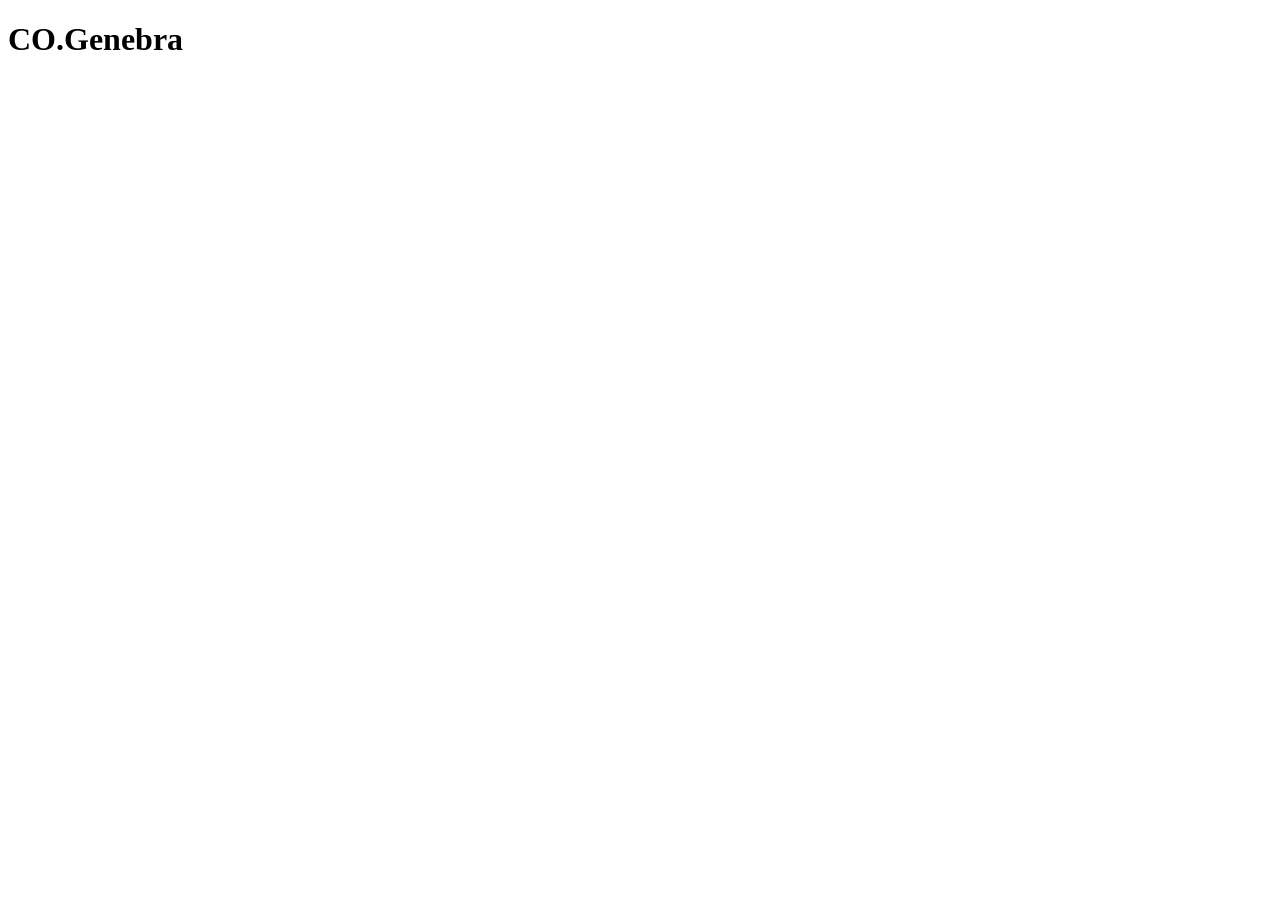
==== html/co_genebra.html @ bbd3e5ed "first commit" ====
<!DOCTYPE html>
<html lang="pt-BR">
<head>
    <meta charset="UTF-8">
    <meta name="viewport" content="width=device-width, initial-scale=1.0">
    <title>Casa de Oração</title>
    <link rel="stylesheet" href="../css/co_genebra.css">
</head>
<body>
    <header>
        <h1>CO.Genebra</h1>
        
    </header>
    <main>

    </main>
    <footer>

    </footer>
    <script src="../js/co_genebra.js"></script>
</body>
</html>
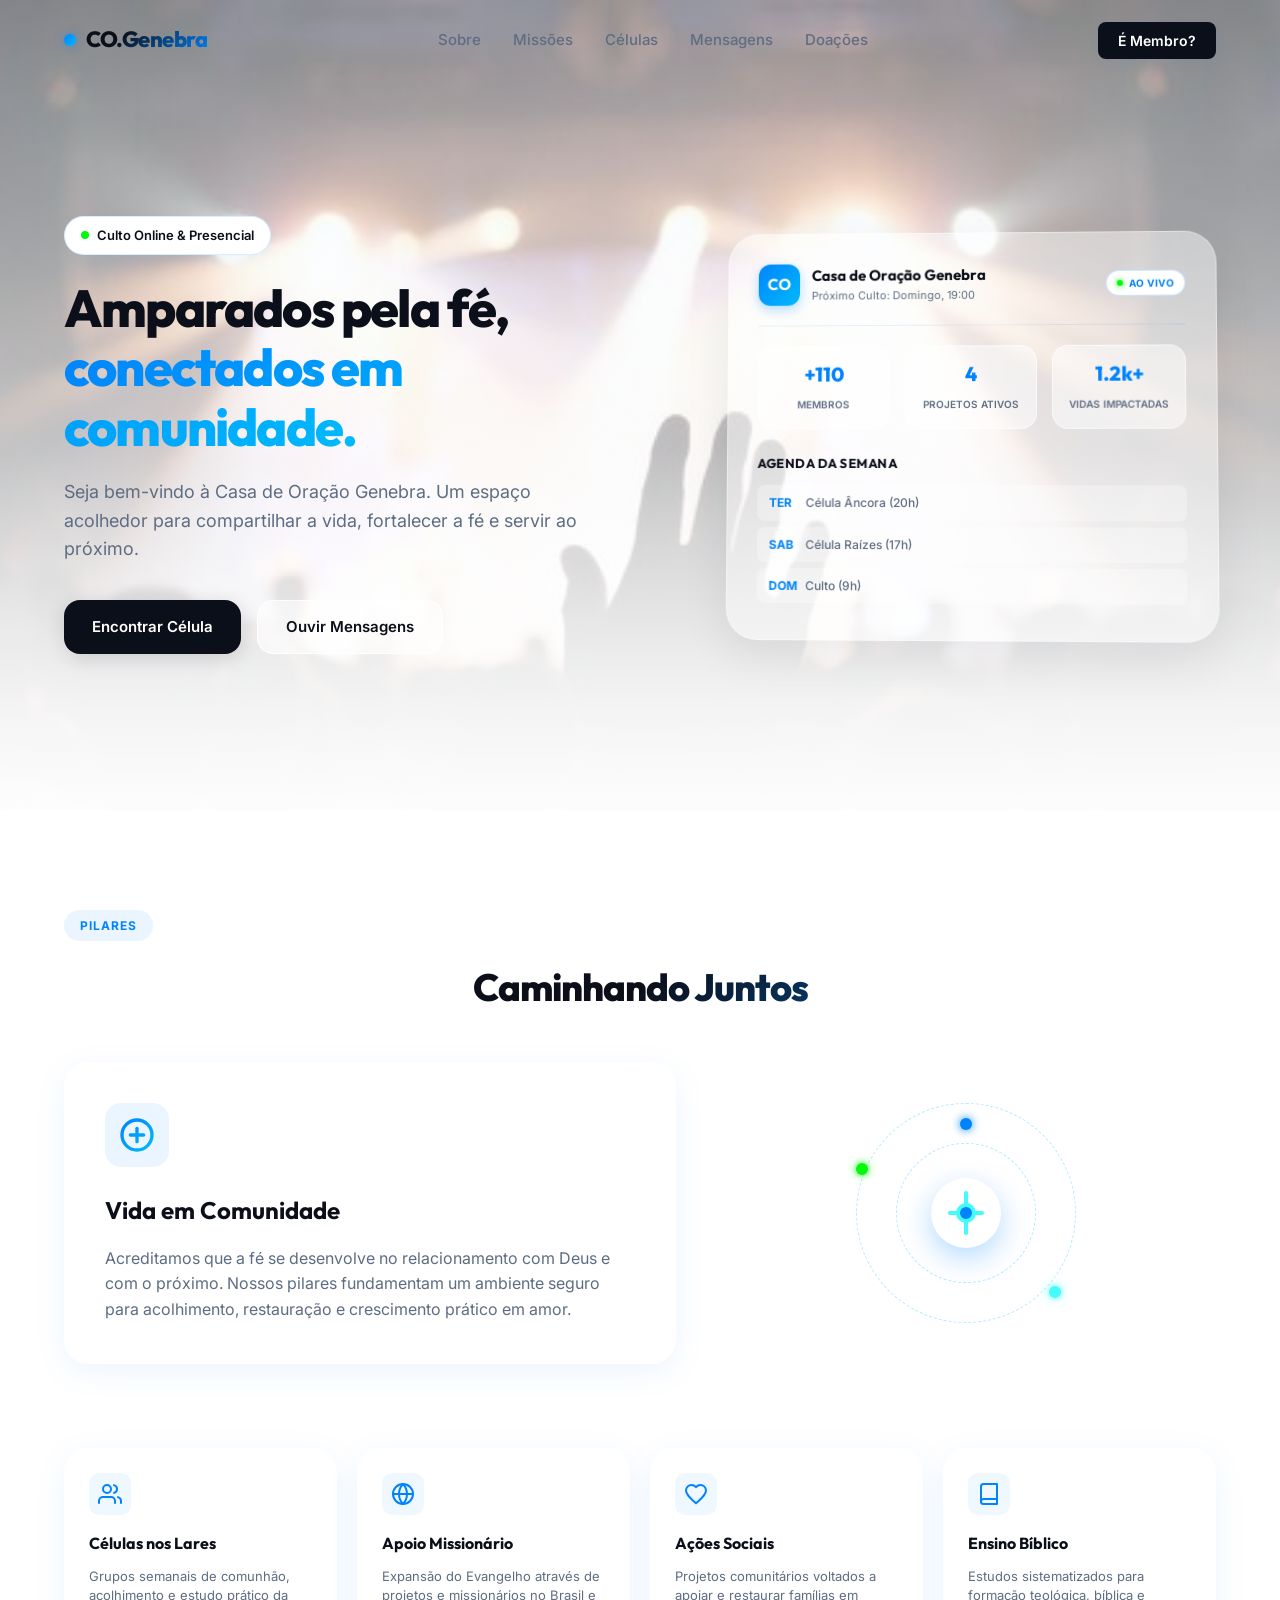
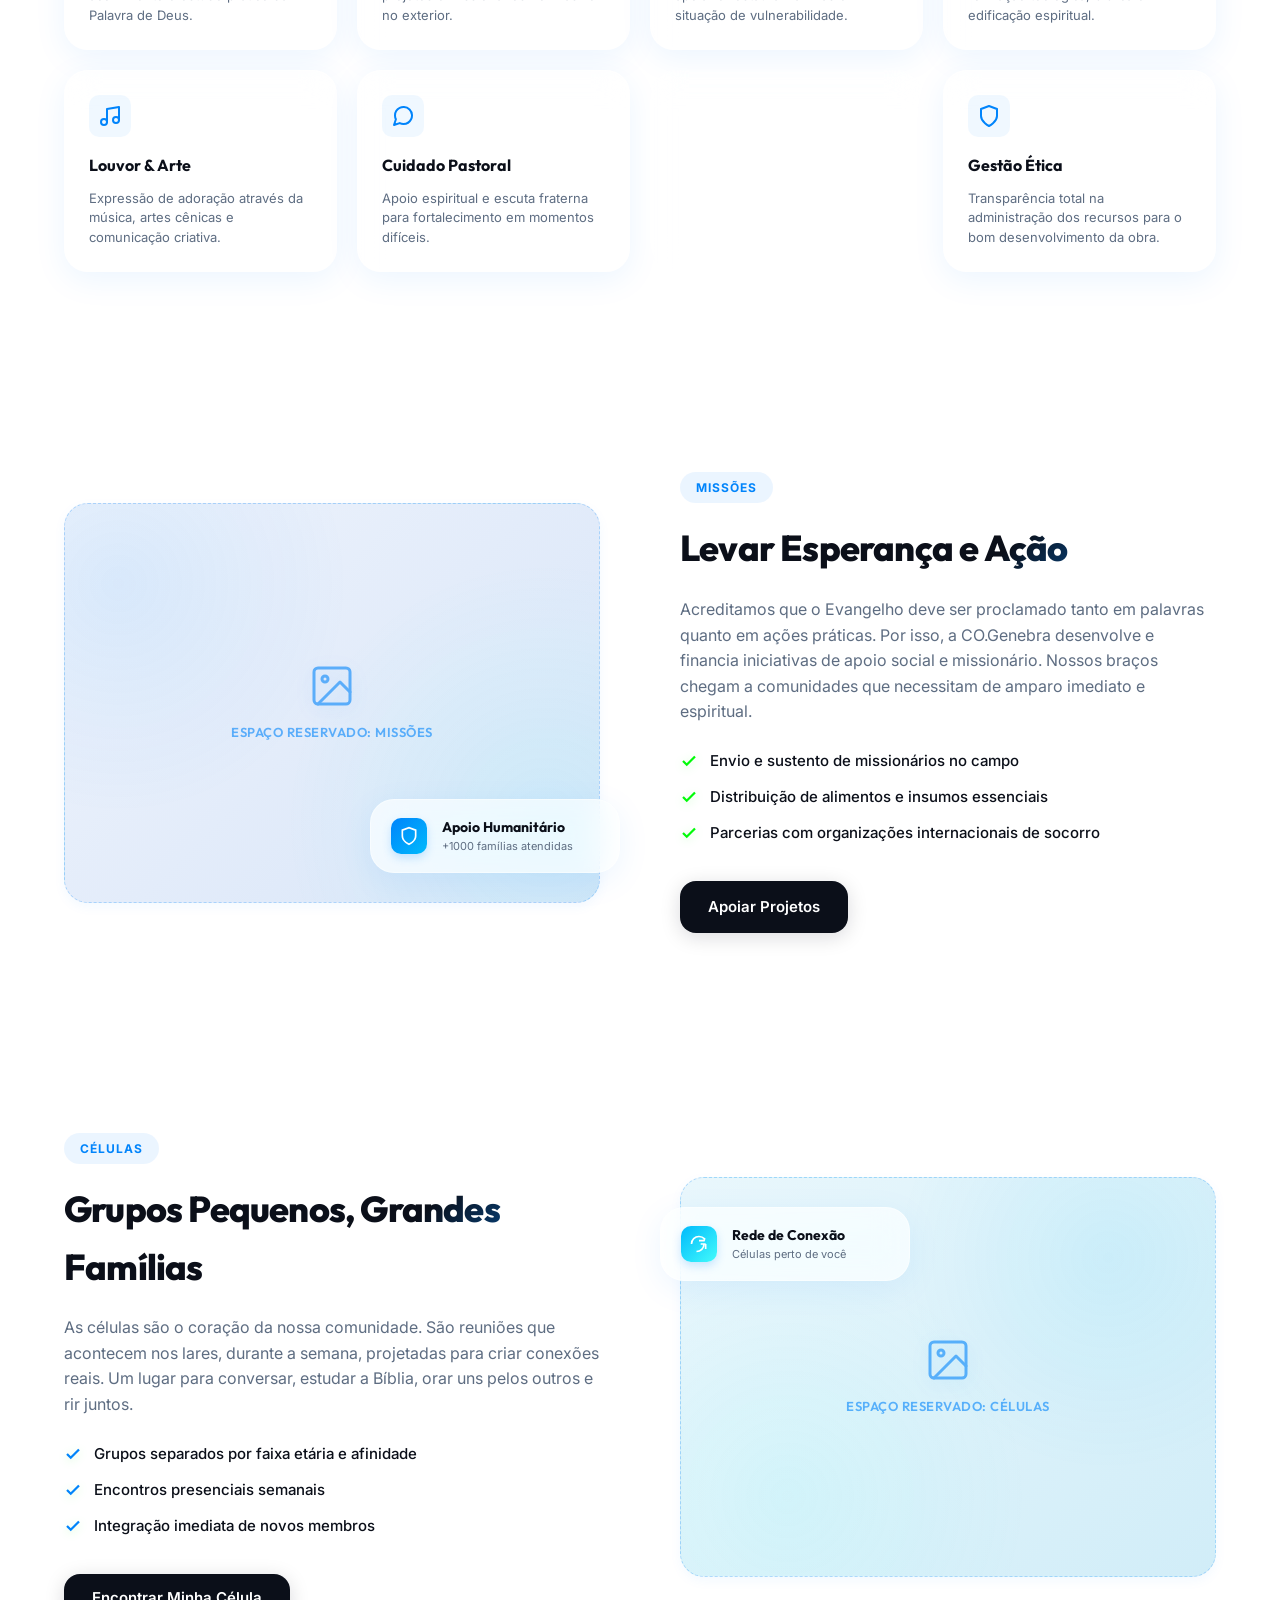
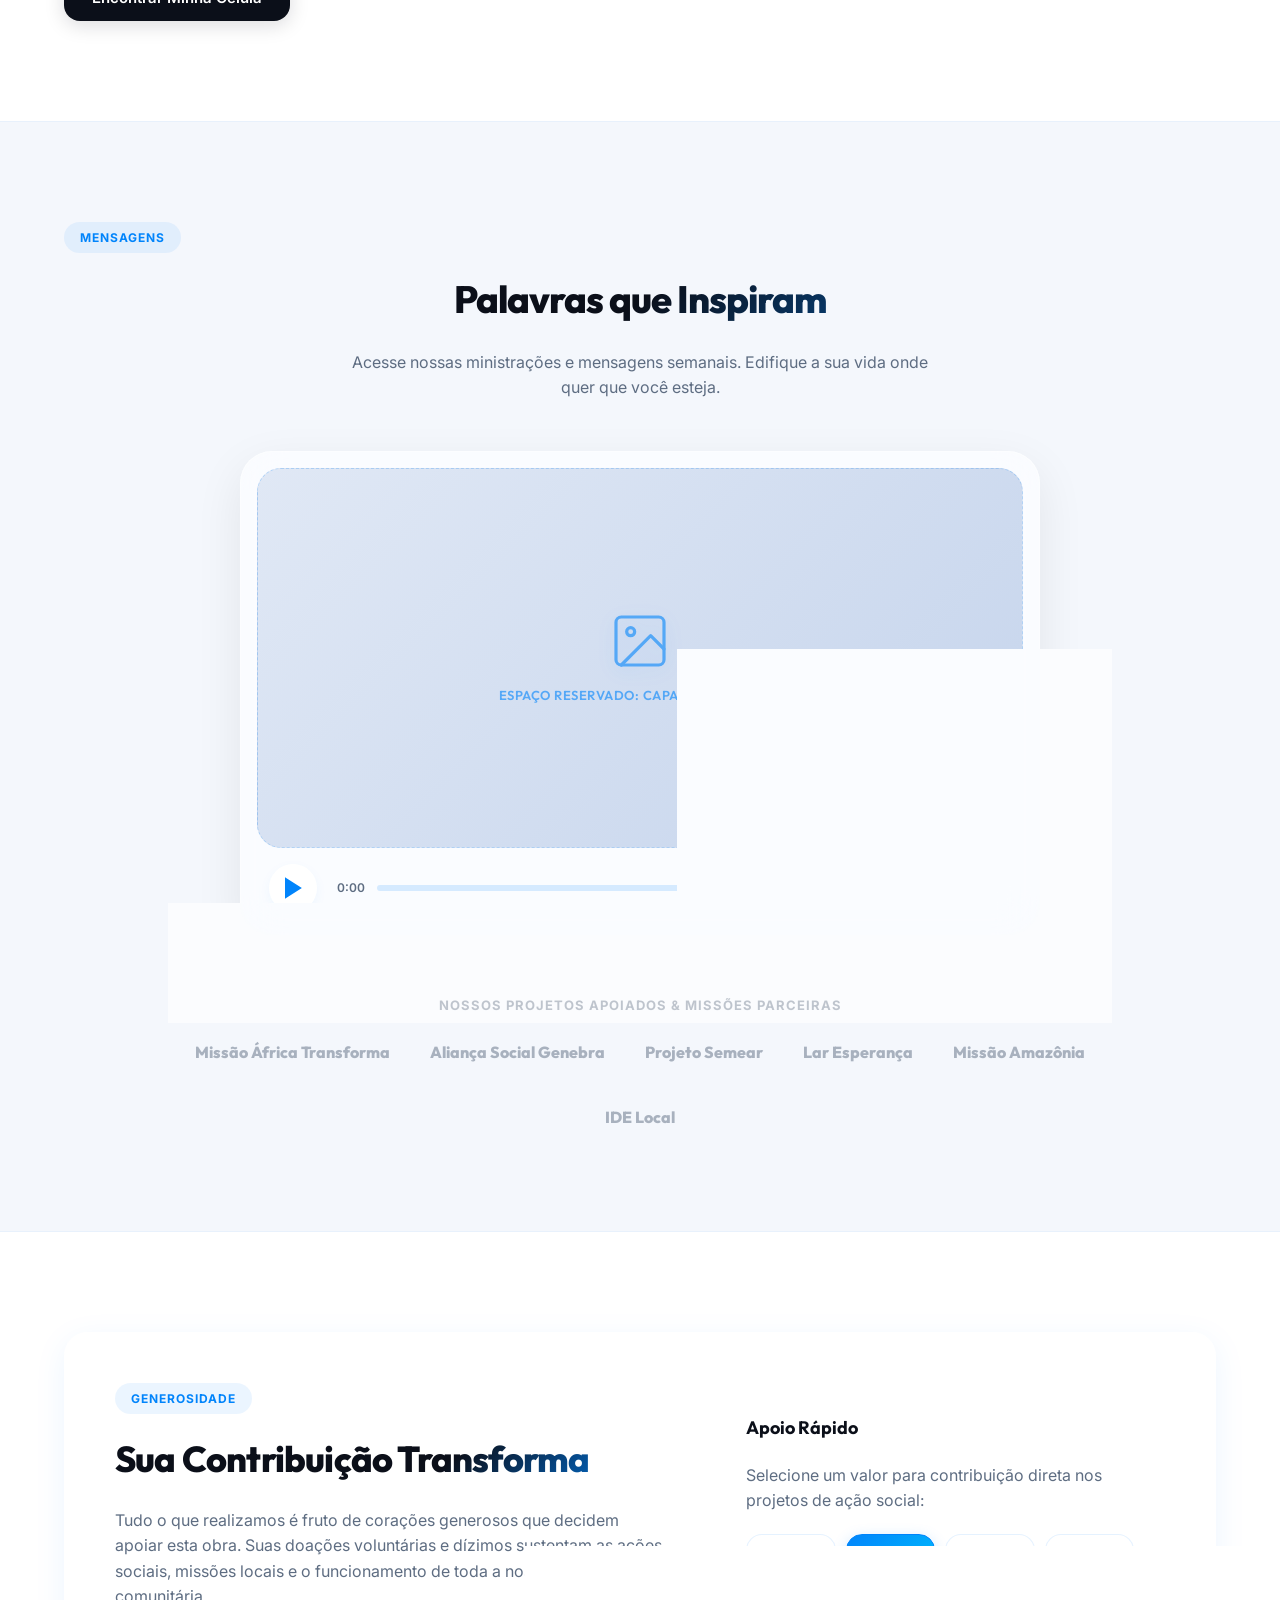
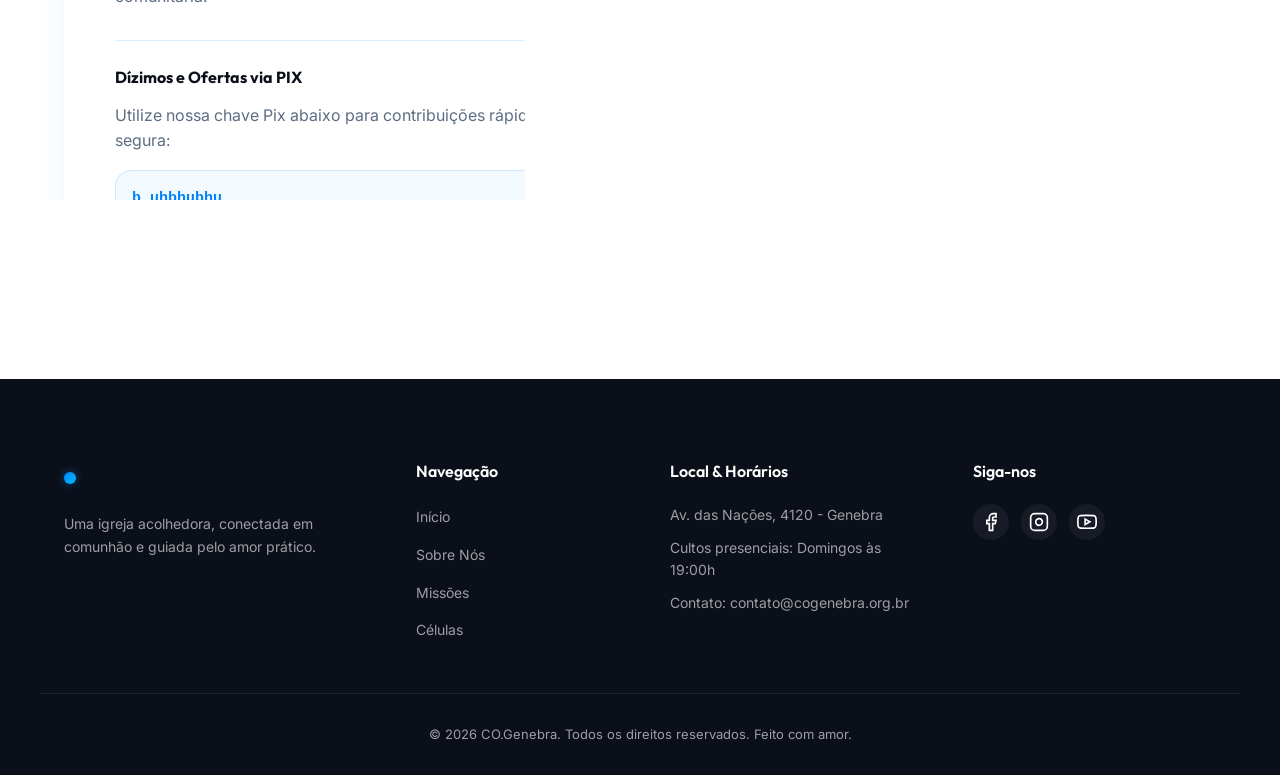
==== commit 85be557d: "Grande Atualização" ====
--- a/html/co_genebra.html
+++ b/html/co_genebra.html
@@ -3,20 +3,528 @@
 <head>
     <meta charset="UTF-8">
     <meta name="viewport" content="width=device-width, initial-scale=1.0">
-    <title>Casa de Oração</title>
+    <title>CO.Genebra - Casa de Oração</title>
+    <!-- Google Fonts -->
+    <link rel="preconnect" href="https://fonts.googleapis.com">
+    <link rel="preconnect" href="https://fonts.gstatic.com" crossorigin>
+    <link href="https://fonts.googleapis.com/css2?family=Inter:wght@300;400;500;600;700&family=Outfit:wght@400;500;600;700;800&display=swap" rel="stylesheet">
     <link rel="stylesheet" href="../css/co_genebra.css">
 </head>
 <body>
-    <header>
-        <h1>CO.Genebra</h1>
-        
+    <!-- Imagem de fundo grande que se esvai com o scroll -->
+    <div class="hero-bg-container" id="heroBg">
+        <div class="hero-bg-overlay"></div>
+    </div>
+
+    <header class="main-header">
+        <div class="header-container">
+            <a href="#" class="logo">
+                <span class="logo-dot"></span>
+                <h1>CO.Genebra</h1>
+            </a>
+            <nav class="nav-menu">
+                <ul>
+                    <li><a href="#pilares">Sobre</a></li>
+                    <li><a href="#missoes">Missões</a></li>
+                    <li><a href="#celulas">Células</a></li>
+                    <li><a href="#mensagens">Mensagens</a></li>
+                    <li><a href="#doacoes">Doações</a></li>
+                </ul>
+            </nav>
+            <div class="header-actions">
+                <button class="btn-member">É Membro?</button>
+            </div>
+            <!-- Menu mobile toggler -->
+            <button class="mobile-menu-btn" aria-label="Menu">
+                <span></span>
+                <span></span>
+                <span></span>
+            </button>
+        </div>
     </header>
+
     <main>
-
+        <!-- Hero Section -->
+        <section class="hero-section" id="home">
+            <div class="container hero-container">
+                <div class="hero-content fade-in">
+                    <span class="badge-welcome">
+                        <span class="badge-dot pulse-green"></span> Culto Online & Presencial
+                    </span>
+                    <h2 class="hero-title">Amparados pela fé,<br><span class="highlight-text">conectados em comunidade.</span></h2>
+                    <p class="hero-subtitle">Seja bem-vindo à Casa de Oração Genebra. Um espaço acolhedor para compartilhar a vida, fortalecer a fé e servir ao próximo.</p>
+                    <div class="hero-buttons">
+                        <a href="#celulas" class="btn btn-primary">Encontrar Célula</a>
+                        <a href="#mensagens" class="btn btn-secondary">Ouvir Mensagens</a>
+                    </div>
+                </div>
+
+                <!-- Glassmorphic Community Widget -->
+                <div class="hero-widget-container fade-in-delay">
+                    <div class="glass-widget">
+                        <div class="widget-header">
+                            <div class="widget-user">
+                                <div class="avatar">CO</div>
+                                <div>
+                                    <h4>Casa de Oração Genebra</h4>
+                                    <p>Próximo Culto: Domingo, 19:00</p>
+                                </div>
+                            </div>
+                            <span class="status-pill active-glow">Ao Vivo</span>
+                        </div>
+                        <div class="widget-stats">
+                            <div class="stat-card">
+                                <span class="stat-num">+110</span>
+                                <span class="stat-label">Membros</span>
+                            </div>
+                            <div class="stat-card">
+                                <span class="stat-num">4</span>
+                                <span class="stat-label">Projetos Ativos</span>
+                            </div>
+                            <div class="stat-card">
+                                <span class="stat-num">1.2k+</span>
+                                <span class="stat-label">Vidas Impactadas</span>
+                            </div>
+                        </div>
+                        <div class="widget-schedule">
+                            <h5>Agenda da Semana</h5>
+                            <div class="schedule-item">
+                                <span class="schedule-day">Ter</span>
+                                <span class="schedule-desc">Célula Âncora (20h)</span>
+                            </div>
+                            <div class="schedule-item">
+                                <span class="schedule-day">Sab</span>
+                                <span class="schedule-desc">Célula Raízes (17h)</span>
+                            </div>
+                            <div class="schedule-item">
+                                <span class="schedule-day">Dom</span>
+                                <span class="schedule-desc">Culto (9h)</span>
+                            </div>
+                        </div>
+                    </div>
+                </div>
+            </div>
+        </section>
+
+        <!-- Nossos Pilares Section -->
+        <section class="pilares-section scroll-reveal" id="pilares">
+            <div class="container">
+                <span class="section-badge">Pilares</span>
+                <h3 class="section-title">Caminhando Juntos</h3>
+                
+                <div class="pilares-main">
+                    <!-- Bloco Destaque à Esquerda -->
+                    <div class="pilar-highlight-card glass-card">
+                        <div class="pilar-highlight-icon">
+                            <svg width="40" height="40" viewBox="0 0 24 24" fill="none" xmlns="http://www.w3.org/2000/svg">
+                                <path d="M12 21C16.9706 21 21 16.9706 21 12C21 7.02944 16.9706 3 12 3C7.02944 3 3 7.02944 3 12C3 16.9706 7.02944 21 12 21Z" stroke="url(#blueGrad)" stroke-width="2" stroke-linecap="round" stroke-linejoin="round"/>
+                                <path d="M12 8V16" stroke="url(#blueGrad)" stroke-width="2" stroke-linecap="round" stroke-linejoin="round"/>
+                                <path d="M8 12H16" stroke="url(#blueGrad)" stroke-width="2" stroke-linecap="round" stroke-linejoin="round"/>
+                                <defs>
+                                    <linearGradient id="blueGrad" x1="3" y1="3" x2="21" y2="21" gradientUnits="userSpaceOnUse">
+                                        <stop stop-color="#0184fb"/>
+                                        <stop offset="1" stop-color="#00bafc"/>
+                                    </linearGradient>
+                                </defs>
+                            </svg>
+                        </div>
+                        <h4>Vida em Comunidade</h4>
+                        <p>Acreditamos que a fé se desenvolve no relacionamento com Deus e com o próximo. Nossos pilares fundamentam um ambiente seguro para acolhimento, restauração e crescimento prático em amor.</p>
+                    </div>
+
+                    <!-- Bloco Visual CSS 3D à Direita -->
+                    <div class="pilar-visual-container">
+                        <div class="orb-network">
+                            <div class="orb-center">
+                                <svg width="48" height="48" viewBox="0 0 24 24" fill="none" xmlns="http://www.w3.org/2000/svg">
+                                    <path d="M12 2L12 22" stroke="#43fbfb" stroke-width="2" stroke-linecap="round"/>
+                                    <path d="M4 12L20 12" stroke="#43fbfb" stroke-width="2" stroke-linecap="round"/>
+                                    <circle cx="12" cy="12" r="4" fill="#0184fb" stroke="#43fbfb" stroke-width="2"/>
+                                </svg>
+                            </div>
+                            <div class="orb-orbit orbit-1"></div>
+                            <div class="orb-orbit orbit-2"></div>
+                            <div class="orb-satellite sat-1"></div>
+                            <div class="orb-satellite sat-2"></div>
+                            <div class="orb-satellite sat-3"></div>
+                        </div>
+                    </div>
+                </div>
+
+                <!-- Grid de 8 Diferenciais / Pilares -->
+                <div class="pilares-grid">
+                    <!-- Item 1: Células -->
+                    <div class="pilar-card glass-card">
+                        <div class="pilar-icon">
+                            <svg width="24" height="24" viewBox="0 0 24 24" fill="none" stroke="currentColor" stroke-width="2" stroke-linecap="round" stroke-linejoin="round"><path d="M17 21v-2a4 4 0 0 0-4-4H5a4 4 0 0 0-4 4v2"/><circle cx="9" cy="7" r="4"/><path d="M23 21v-2a4 4 0 0 0-3-3.87"/><path d="M16 3.13a4 4 0 0 1 0 7.75"/></svg>
+                        </div>
+                        <h5>Células nos Lares</h5>
+                        <p>Grupos semanais de comunhão, acolhimento e estudo prático da Palavra de Deus.</p>
+                    </div>
+
+                    <!-- Item 2: Missões -->
+                    <div class="pilar-card glass-card">
+                        <div class="pilar-icon">
+                            <svg width="24" height="24" viewBox="0 0 24 24" fill="none" stroke="currentColor" stroke-width="2" stroke-linecap="round" stroke-linejoin="round"><circle cx="12" cy="12" r="10"/><path d="M12 2a14.5 14.5 0 0 0 0 20 14.5 14.5 0 0 0 0-20"/><path d="M2 12h20"/></svg>
+                        </div>
+                        <h5>Apoio Missionário</h5>
+                        <p>Expansão do Evangelho através de projetos e missionários no Brasil e no exterior.</p>
+                    </div>
+
+                    <!-- Item 3: Ação Social -->
+                    <div class="pilar-card glass-card">
+                        <div class="pilar-icon">
+                            <svg width="24" height="24" viewBox="0 0 24 24" fill="none" stroke="currentColor" stroke-width="2" stroke-linecap="round" stroke-linejoin="round"><path d="M12 21.35l-1.45-1.32C5.4 15.36 2 12.28 2 8.5 2 5.42 4.42 3 7.5 3c1.74 0 3.41.81 4.5 2.09C13.09 3.81 14.76 3 16.5 3 19.58 3 22 5.42 22 8.5c0 3.78-3.4 6.86-8.55 11.54L12 21.35z"/></svg>
+                        </div>
+                        <h5>Ações Sociais</h5>
+                        <p>Projetos comunitários voltados a apoiar e restaurar famílias em situação de vulnerabilidade.</p>
+                    </div>
+
+                    <!-- Item 4: Ensino -->
+                    <div class="pilar-card glass-card">
+                        <div class="pilar-icon">
+                            <svg width="24" height="24" viewBox="0 0 24 24" fill="none" stroke="currentColor" stroke-width="2" stroke-linecap="round" stroke-linejoin="round"><path d="M4 19.5A2.5 2.5 0 0 1 6.5 17H20"/><path d="M6.5 2H20v20H6.5A2.5 2.5 0 0 1 4 19.5v-15A2.5 2.5 0 0 1 6.5 2z"/></svg>
+                        </div>
+                        <h5>Ensino Bíblico</h5>
+                        <p>Estudos sistematizados para formação teológica, bíblica e edificação espiritual.</p>
+                    </div>
+
+                    <!-- Item 5: Louvor -->
+                    <div class="pilar-card glass-card">
+                        <div class="pilar-icon">
+                            <svg width="24" height="24" viewBox="0 0 24 24" fill="none" stroke="currentColor" stroke-width="2" stroke-linecap="round" stroke-linejoin="round"><path d="M9 18V5l12-2v13"/><circle cx="6" cy="18" r="3"/><circle cx="18" cy="16" r="3"/></svg>
+                        </div>
+                        <h5>Louvor & Arte</h5>
+                        <p>Expressão de adoração através da música, artes cênicas e comunicação criativa.</p>
+                    </div>
+
+                    <!-- Item 6: Aconselhamento -->
+                    <div class="pilar-card glass-card">
+                        <div class="pilar-icon">
+                            <svg width="24" height="24" viewBox="0 0 24 24" fill="none" stroke="currentColor" stroke-width="2" stroke-linecap="round" stroke-linejoin="round"><path d="M21 11.5a8.38 8.38 0 0 1-.9 3.8 8.5 8.5 0 0 1-7.6 4.7 8.38 8.38 0 0 1-3.8-.9L3 21l1.9-5.7a8.38 8.38 0 0 1-.9-3.8 8.5 8.5 0 0 1 4.7-7.6 8.38 8.38 0 0 1 3.8-.9h.5a8.48 8.48 0 0 1 8 8v.5z"/></svg>
+                        </div>
+                        <h5>Cuidado Pastoral</h5>
+                        <p>Apoio espiritual e escuta fraterna para fortalecimento em momentos difíceis.</p>
+                    </div>
+
+                    <!-- Item 7: Jovens -->
+                    <div class="pilar-card glass-card">
+                        <div class="pilar-icon">
+                            <svg width="24" height="24" viewBox="0 0 24 24" fill="none" stroke="currentColor" stroke-width="2" stroke-linecap="round" stroke-linejoin="round"><path d="M18 8h1a4 4 0 0 1 0 8h-1"/><path d="M2 8h16v9a4 4 0 0 1-4 4H6a4 4 0 0 1-4-4V8z"/><path d="M6 1v3"/><path d="M10 1v3"/><path d="M14 1v3"/></svg>
+                        </div>
+                        <h5>Geração Futura</h5>
+                        <p>Ministérios específicos focados em crianças, adolescentes e jovens de forma relevante.</p>
+                    </div>
+
+                    <!-- Item 8: Transparência -->
+                    <div class="pilar-card glass-card">
+                        <div class="pilar-icon">
+                            <svg width="24" height="24" viewBox="0 0 24 24" fill="none" stroke="currentColor" stroke-width="2" stroke-linecap="round" stroke-linejoin="round"><path d="M12 22s8-4 8-10V5l-8-3-8 3v7c0 6 8 10 8 10z"/></svg>
+                        </div>
+                        <h5>Gestão Ética</h5>
+                        <p>Transparência total na administração dos recursos para o bom desenvolvimento da obra.</p>
+                    </div>
+                </div>
+            </div>
+        </section>
+
+        <!-- Missões Section (For Buyers equivalent) -->
+        <section class="split-section missoes-section scroll-reveal" id="missoes">
+            <div class="container split-grid">
+                <!-- Coluna Imagem (Com Placeholder) -->
+                <div class="image-column">
+                    <div class="image-placeholder-container">
+                        <!-- Espaço para imagem reservado -->
+                        <div class="image-placeholder mock-image-missoes">
+                            <div class="placeholder-overlay">
+                                <svg width="48" height="48" viewBox="0 0 24 24" fill="none" stroke="currentColor" stroke-width="1.5" stroke-linecap="round" stroke-linejoin="round">
+                                    <rect x="3" y="3" width="18" height="18" rx="2" ry="2"/>
+                                    <circle cx="8.5" cy="8.5" r="1.5"/>
+                                    <polyline points="21 15 16 10 5 21"/>
+                                </svg>
+                                <span>Espaço Reservado: Missões</span>
+                            </div>
+                        </div>
+                        <!-- Badge flutuante Glassmorphic -->
+                        <div class="floating-badge-glass glass-card animate-float">
+                            <div class="badge-icon-bg">
+                                <svg width="20" height="20" viewBox="0 0 24 24" fill="none" stroke="#fff" stroke-width="2"><path d="M12 22s8-4 8-10V5l-8-3-8 3v7c0 6 8 10 8 10z"/></svg>
+                            </div>
+                            <div>
+                                <h6>Apoio Humanitário</h6>
+                                <p>+1000 famílias atendidas</p>
+                            </div>
+                        </div>
+                    </div>
+                </div>
+                <!-- Coluna Texto -->
+                <div class="text-column">
+                    <span class="section-badge">Missões</span>
+                    <h3 class="section-title-left">Levar Esperança e Ação</h3>
+                    <p class="section-description">Acreditamos que o Evangelho deve ser proclamado tanto em palavras quanto em ações práticas. Por isso, a CO.Genebra desenvolve e financia iniciativas de apoio social e missionário. Nossos braços chegam a comunidades que necessitam de amparo imediato e espiritual.</p>
+                    <ul class="check-list">
+                        <li>
+                            <svg width="18" height="18" viewBox="0 0 24 24" fill="none" stroke="#00fb08" stroke-width="3"><polyline points="20 6 9 17 4 12"/></svg>
+                            Envio e sustento de missionários no campo
+                        </li>
+                        <li>
+                            <svg width="18" height="18" viewBox="0 0 24 24" fill="none" stroke="#00fb08" stroke-width="3"><polyline points="20 6 9 17 4 12"/></svg>
+                            Distribuição de alimentos e insumos essenciais
+                        </li>
+                        <li>
+                            <svg width="18" height="18" viewBox="0 0 24 24" fill="none" stroke="#00fb08" stroke-width="3"><polyline points="20 6 9 17 4 12"/></svg>
+                            Parcerias com organizações internacionais de socorro
+                        </li>
+                    </ul>
+                    <a href="#doacoes" class="btn btn-primary">Apoiar Projetos</a>
+                </div>
+            </div>
+        </section>
+
+        <!-- Células Section (For Sellers equivalent) -->
+        <section class="split-section celulas-section scroll-reveal" id="celulas">
+            <div class="container split-grid reversed">
+                <!-- Coluna Texto -->
+                <div class="text-column">
+                    <span class="section-badge">Células</span>
+                    <h3 class="section-title-left">Grupos Pequenos, Grandes Famílias</h3>
+                    <p class="section-description">As células são o coração da nossa comunidade. São reuniões que acontecem nos lares, durante a semana, projetadas para criar conexões reais. Um lugar para conversar, estudar a Bíblia, orar uns pelos outros e rir juntos.</p>
+                    <ul class="check-list">
+                        <li>
+                            <svg width="18" height="18" viewBox="0 0 24 24" fill="none" stroke="#0184fb" stroke-width="3"><polyline points="20 6 9 17 4 12"/></svg>
+                            Grupos separados por faixa etária e afinidade
+                        </li>
+                        <li>
+                            <svg width="18" height="18" viewBox="0 0 24 24" fill="none" stroke="#0184fb" stroke-width="3"><polyline points="20 6 9 17 4 12"/></svg>
+                            Encontros presenciais semanais
+                        </li>
+                        <li>
+                            <svg width="18" height="18" viewBox="0 0 24 24" fill="none" stroke="#0184fb" stroke-width="3"><polyline points="20 6 9 17 4 12"/></svg>
+                            Integração imediata de novos membros
+                        </li>
+                    </ul>
+                    <button class="btn btn-primary" id="findCellBtn">Encontrar Minha Célula</button>
+                </div>
+                <!-- Coluna Imagem (Com Placeholder) -->
+                <div class="image-column">
+                    <div class="image-placeholder-container">
+                        <!-- Espaço para imagem reservado -->
+                        <div class="image-placeholder mock-image-celulas">
+                            <div class="placeholder-overlay">
+                                <svg width="48" height="48" viewBox="0 0 24 24" fill="none" stroke="currentColor" stroke-width="1.5" stroke-linecap="round" stroke-linejoin="round">
+                                    <rect x="3" y="3" width="18" height="18" rx="2" ry="2"/>
+                                    <circle cx="8.5" cy="8.5" r="1.5"/>
+                                    <polyline points="21 15 16 10 5 21"/>
+                                </svg>
+                                <span>Espaço Reservado: Células</span>
+                            </div>
+                        </div>
+                        <!-- Badge flutuante Glassmorphic -->
+                        <div class="floating-badge-glass glass-card animate-float-delayed">
+                            <div class="badge-icon-bg bg-cyan">
+                                <svg width="20" height="20" viewBox="0 0 24 24" fill="none" stroke="#fff" stroke-width="2"><path d="M3 12a9 9 0 0 1 9-9 9.75 9.75 0 0 1 6.74 2.74L18 8H12m6 4a9 9 0 0 1-9 9m11-9h-6m6 0v6"/></svg>
+                            </div>
+                            <div>
+                                <h6>Rede de Conexão</h6>
+                                <p>Células perto de você</p>
+                            </div>
+                        </div>
+                    </div>
+                </div>
+            </div>
+        </section>
+
+        <!-- Mensagens & Palavra (AI-powered platform equivalent) -->
+        <section class="mensagens-section scroll-reveal" id="mensagens">
+            <div class="container">
+                <span class="section-badge">Mensagens</span>
+                <h3 class="section-title">Palavras que Inspiram</h3>
+                <p class="section-intro">Acesse nossas ministrações e mensagens semanais. Edifique a sua vida onde quer que você esteja.</p>
+
+                <!-- Reprodutor Glassmorphic Interativo Fictício -->
+                <div class="video-player-wrapper">
+                    <div class="glass-video-player">
+                        <!-- Espaço reservado para thumbnail de vídeo -->
+                        <div class="video-thumbnail" id="videoThumbnail">
+                            <div class="placeholder-overlay">
+                                <svg width="64" height="64" viewBox="0 0 24 24" fill="none" stroke="currentColor" stroke-width="1.2" stroke-linecap="round" stroke-linejoin="round">
+                                    <rect x="3" y="3" width="18" height="18" rx="2" ry="2"/>
+                                    <circle cx="8.5" cy="8.5" r="1.5"/>
+                                    <polyline points="21 15 16 10 5 21"/>
+                                </svg>
+                                <span>Espaço Reservado: Capa da Mensagem</span>
+                            </div>
+                        </div>
+
+                        <!-- Estado de reprodução fictício (Simulador de Áudio/Vídeo) -->
+                        <div class="player-visualizer-container" id="playerVisualizer">
+                            <div class="audio-waves" id="audioWaves">
+                                <span></span><span></span><span></span><span></span><span></span><span></span><span></span><span></span>
+                                <span></span><span></span><span></span><span></span><span></span><span></span><span></span><span></span>
+                            </div>
+                            <div class="now-playing-info">
+                                <h4>Edificando a Família sobre a Rocha</h4>
+                                <p>Pastor Titular - Domingo Passado</p>
+                            </div>
+                        </div>
+
+                        <div class="player-controls">
+                            <button class="btn-play-pause" id="playPauseBtn" aria-label="Play/Pause">
+                                <!-- Ícone de Play -->
+                                <svg class="icon-play" width="24" height="24" viewBox="0 0 24 24" fill="#0184fb" stroke="#0184fb" stroke-width="2"><polygon points="5 3 19 12 5 21 5 3"/></svg>
+                                <!-- Ícone de Pause (escondido inicialmente) -->
+                                <svg class="icon-pause hidden" width="24" height="24" viewBox="0 0 24 24" fill="#0184fb" stroke="#0184fb" stroke-width="2"><rect x="6" y="4" width="4" height="16"/><rect x="14" y="4" width="4" height="16"/></svg>
+                            </button>
+                            <div class="timeline-slider-container">
+                                <span class="time-elapsed" id="timeElapsed">0:00</span>
+                                <div class="timeline-bar" id="timelineBar">
+                                    <div class="timeline-progress" id="timelineProgress"></div>
+                                </div>
+                                <span class="time-duration">34:12</span>
+                            </div>
+                            <div class="volume-container">
+                                <svg width="18" height="18" viewBox="0 0 24 24" fill="none" stroke="currentColor" stroke-width="2"><path d="M11 5L6 9H2v6h4l5 4V5z"/><path d="M19.07 4.93a10 10 0 0 1 0 14.14M15.54 8.46a5 5 0 0 1 0 7.07"/></svg>
+                            </div>
+                        </div>
+                    </div>
+                </div>
+
+                <!-- Carrossel de Logos de Projetos Apoiados -->
+                <div class="partners-container">
+                    <p class="partners-title">Nossos Projetos Apoiados & Missões Parceiras</p>
+                    <div class="partners-track">
+                        <span class="partner-item">Missão África Transforma</span>
+                        <span class="partner-item">Aliança Social Genebra</span>
+                        <span class="partner-item">Projeto Semear</span>
+                        <span class="partner-item">Lar Esperança</span>
+                        <span class="partner-item">Missão Amazônia</span>
+                        <span class="partner-item">IDE Local</span>
+                    </div>
+                </div>
+            </div>
+        </section>
+
+        <!-- Doações Section -->
+        <section class="doacoes-section scroll-reveal" id="doacoes">
+            <div class="container">
+                <div class="doacoes-card glass-card">
+                    <div class="doacoes-info">
+                        <span class="section-badge">Generosidade</span>
+                        <h3 class="section-title-left">Sua Contribuição Transforma</h3>
+                        <p class="section-description">Tudo o que realizamos é fruto de corações generosos que decidem apoiar esta obra. Suas doações voluntárias e dízimos sustentam as ações sociais, missões locais e o funcionamento de toda a nossa estrutura comunitária.</p>
+                        
+                        <div class="pix-instructions">
+                            <h5>Dízimos e Ofertas via PIX</h5>
+                            <p>Utilize nossa chave Pix abaixo para contribuições rápidas de forma segura:</p>
+                            <div class="pix-copy-box">
+                                <span class="pix-key" id="pixKey">b uhbhubhu</span>
+                                <button class="btn-copy" id="copyPixBtn">
+                                    <svg class="icon-copy" width="18" height="18" viewBox="0 0 24 24" fill="none" stroke="currentColor" stroke-width="2"><rect x="9" y="9" width="13" height="13" rx="2" ry="2"/><path d="M5 15H4a2 2 0 0 1-2-2V4a2 2 0 0 1 2-2h9a2 2 0 0 1 2 2v1"/></svg>
+                                    <span class="copy-text">Copiar</span>
+                                </button>
+                            </div>
+                        </div>
+                    </div>
+                    <div class="doacoes-calculator">
+                        <h5>Apoio Rápido</h5>
+                        <p>Selecione um valor para contribuição direta nos projetos de ação social:</p>
+                        <div class="value-selectors">
+                            <button class="value-btn" data-value="30">R$ 30</button>
+                            <button class="value-btn active" data-value="50">R$ 50</button>
+                            <button class="value-btn" data-value="100">R$ 100</button>
+                            <button class="value-btn" data-value="200">R$ 200</button>
+                        </div>
+                        <div class="input-custom-value">
+                            <span class="currency-symbol">R$</span>
+                            <input type="number" id="customValue" placeholder="Outro valor..." min="1">
+                        </div>
+                        <button class="btn btn-primary btn-block" id="donateBtn">Contribuir Agora</button>
+                        <p class="doacao-segura">
+                            <svg width="12" height="12" viewBox="0 0 24 24" fill="none" stroke="currentColor" stroke-width="2"><rect x="3" y="11" width="18" height="11" rx="2" ry="2"/><path d="M7 11V7a5 5 0 0 1 10 0v4"/></svg>
+                            Transação protegida por certificado de segurança SSL.
+                        </p>
+                    </div>
+                </div>
+            </div>
+        </section>
     </main>
-    <footer>
-
+
+    <!-- Footer -->
+    <footer class="main-footer">
+        <div class="container footer-grid">
+            <div class="footer-brand">
+                <a href="#" class="logo">
+                    <span class="logo-dot"></span>
+                    <h2>CO.Genebra</h2>
+                </a>
+                <p>Uma igreja acolhedora, conectada em comunhão e guiada pelo amor prático.</p>
+            </div>
+            <div class="footer-links">
+                <h4>Navegação</h4>
+                <ul>
+                    <li><a href="#home">Início</a></li>
+                    <li><a href="#pilares">Sobre Nós</a></li>
+                    <li><a href="#missoes">Missões</a></li>
+                    <li><a href="#celulas">Células</a></li>
+                </ul>
+            </div>
+            <div class="footer-contact">
+                <h4>Local & Horários</h4>
+                <p>Av. das Nações, 4120 - Genebra</p>
+                <p>Cultos presenciais: Domingos às 19:00h</p>
+                <p>Contato: contato@cogenebra.org.br</p>
+            </div>
+            <div class="footer-social">
+                <h4>Siga-nos</h4>
+                <div class="social-icons">
+                    <a href="#" aria-label="Facebook">
+                        <svg width="20" height="20" viewBox="0 0 24 24" fill="none" stroke="currentColor" stroke-width="2"><path d="M18 2h-3a5 5 0 0 0-5 5v3H7v4h3v8h4v-8h3l1-4h-4V7a1 1 0 0 1 1-1h3z"/></svg>
+                    </a>
+                    <a href="#" aria-label="Instagram">
+                        <svg width="20" height="20" viewBox="0 0 24 24" fill="none" stroke="currentColor" stroke-width="2"><rect x="2" y="2" width="20" height="20" rx="5" ry="5"/><path d="M16 11.37A4 4 0 1 1 12.63 8 4 4 0 0 1 16 11.37z"/><line x1="17.5" y1="6.5" x2="17.51" y2="6.5"/></svg>
+                    </a>
+                    <a href="#" aria-label="YouTube">
+                        <svg width="20" height="20" viewBox="0 0 24 24" fill="none" stroke="currentColor" stroke-width="2"><path d="M22.54 6.42a2.78 2.78 0 0 0-1.94-2C18.88 4 12 4 12 4s-6.88 0-8.6.46a2.78 2.78 0 0 0-1.94 2A29 29 0 0 0 1 11.75a29 29 0 0 0 .46 5.33A2.78 2.78 0 0 0 3.4 19c1.72.46 8.6.46 8.6.46s6.88 0 8.6-.46a2.78 2.78 0 0 0 1.94-2 29 29 0 0 0 .46-5.25 29 29 0 0 0-.46-5.33z"/><polygon points="9.75 15.02 15.5 11.75 9.75 8.48 9.75 15.02"/></svg>
+                    </a>
+                </div>
+            </div>
+        </div>
+        <div class="container footer-bottom">
+            <p>&copy; 2026 CO.Genebra. Todos os direitos reservados. Feito com amor.</p>
+        </div>
     </footer>
+
+    <!-- Modal Células (Fictício) -->
+    <div class="modal" id="cellModal">
+        <div class="modal-content glass-card">
+            <button class="modal-close" id="closeModalBtn">&times;</button>
+            <h3>Encontre sua Célula</h3>
+            <p>Selecione seu perfil para encontrar o grupo ideal mais próximo de você:</p>
+            <div class="modal-grid">
+                <div class="modal-option-card">
+                    <h5>Célula de Jovens</h5>
+                    <p>Foco de 16 a 25 anos. Comunhão dinâmica e temas atuais.</p>
+                </div>
+                <div class="modal-option-card">
+                    <h5>Célula de Casais</h5>
+                    <p>Espaço para edificação do casamento e famílias.</p>
+                </div>
+                <div class="modal-option-card">
+                    <h5>Célula Mista</h5>
+                    <p>Grupos integrados para todas as idades compartilharem experiências.</p>
+                </div>
+                <div class="modal-option-card">
+                    <h5>Célula Mulheres</h5>
+                    <p>Reuniões de oração, apoio mútuo e estudo feminino.</p>
+                </div>
+            </div>
+            <p class="modal-help-text">Dúvidas? Entre em contato por <a href="mailto:contato@cogenebra.org.br">contato@cogenebra.org.br</a></p>
+        </div>
+    </div>
+
+    <!-- Toast de Feedback -->
+    <div class="toast" id="copyToast">Chave Pix copiada com sucesso!</div>
+
     <script src="../js/co_genebra.js"></script>
 </body>
 </html>
--- a/css/co_genebra.css
+++ b/css/co_genebra.css
@@ -0,0 +1,1775 @@
+/* ==========================================================================
+   DESIGN SYSTEM - CO.GENEBRA (Casa de Oração)
+   Inspirado no modelo Concentro com Paleta de Cores Personalizada
+   ========================================================================== */
+
+:root {
+    /* Cores da Paleta */
+    --primary: #0184fb;      /* Azul principal */
+    --secondary: #00bafc;    /* Ciano secundário */
+    --accent: #43fbfb;       /* Ciano claro brilhante (Celeste) */
+    --green: #00fb08;        /* Verde limão (status ativo) */
+    --black: #0b0f19;        /* Preto azulado profundo para textos e alto contraste */
+    --white: #ffffff;
+    
+    /* Tons Neutros de Apoio */
+    --bg-dark-rgb: 11, 15, 25;
+    --bg-light: #f4f7fc;
+    --text-muted: #5e6d82;
+    --border-light: rgba(255, 255, 255, 0.4);
+    
+    /* Gradientes */
+    --grad-primary: linear-gradient(135deg, var(--primary) 0%, var(--secondary) 100%);
+    --grad-accent: linear-gradient(135deg, var(--secondary) 0%, var(--accent) 100%);
+    --grad-bg: linear-gradient(180deg, rgba(244, 247, 252, 0.7) 0%, rgba(255, 255, 255, 1) 100%);
+    --grad-placeholder: linear-gradient(135deg, #eef3fc 0%, #e2ecf8 100%);
+
+    /* Fontes */
+    --font-heading: 'Outfit', 'Inter', sans-serif;
+    --font-body: 'Inter', sans-serif;
+    
+    /* Efeitos */
+    --radius-sm: 8px;
+    --radius-md: 16px;
+    --radius-lg: 24px;
+    --radius-xl: 32px;
+    --shadow-sm: 0 4px 12px rgba(1, 132, 251, 0.05);
+    --shadow-md: 0 8px 32px rgba(1, 132, 251, 0.08);
+    --shadow-lg: 0 16px 48px rgba(11, 15, 25, 0.08);
+    --transition: all 0.4s cubic-bezier(0.16, 1, 0.3, 1);
+}
+
+/* ==========================================================================
+   RESET & CONFIGURAÇÕES BÁSICAS
+   ========================================================================== */
+
+* {
+    margin: 0;
+    padding: 0;
+    box-sizing: border-box;
+    scroll-behavior: smooth;
+}
+
+body {
+    font-family: var(--font-body);
+    background-color: var(--white);
+    color: var(--text-muted);
+    line-height: 1.6;
+    overflow-x: hidden;
+    -webkit-font-smoothing: antialiased;
+}
+
+h1, h2, h3, h4, h5, h6 {
+    font-family: var(--font-heading);
+    color: var(--black);
+    font-weight: 700;
+}
+
+a {
+    text-decoration: none;
+    color: inherit;
+    transition: var(--transition);
+}
+
+button {
+    border: none;
+    background: none;
+    cursor: pointer;
+    font-family: inherit;
+}
+
+ul {
+    list-style: none;
+}
+
+.container {
+    width: 100%;
+    max-width: 1200px;
+    margin: 0 auto;
+    padding: 0 24px;
+}
+
+/* ==========================================================================
+   EFEITO SCROLL-FADE - IMAGEM DE FUNDO DO HERO (FIXA)
+   ========================================================================== */
+
+.hero-bg-container {
+    position: fixed;
+    top: 0;
+    left: 0;
+    width: 100%;
+    height: 100vh;
+    z-index: -2;
+    pointer-events: none;
+    background-color: var(--bg-light);
+    /* Aplicação da imagem maxresdefault.jpg com um gradiente suave para garantir a legibilidade do texto */
+    background-image: 
+        linear-gradient(180deg, rgba(244, 247, 252, 0.5) 0%, rgba(255, 255, 255, 1) 100%), 
+        url('../imgs/maxresdefault.jpg');
+    background-size: cover;
+    background-position: center;
+    background-repeat: no-repeat;
+    transition: opacity 0.1s linear;
+}
+
+/* Os usuários podem alterar a imagem de fundo adicionando uma propriedade CSS posteriormente, como:
+.hero-bg-container { background-image: linear-gradient(180deg, rgba(244,247,252,0.4) 0%, #fff 100%), url('../imgs/sua-imagem-aqui.jpg'); }
+*/
+
+.hero-bg-overlay {
+    position: absolute;
+    top: 0;
+    left: 0;
+    width: 100%;
+    height: 100%;
+    background: linear-gradient(180deg, rgba(255, 255, 255, 0) 50%, rgba(255, 255, 255, 1) 100%);
+}
+
+/* ==========================================================================
+   CABEÇALHO (STICKY GLASS NAVBAR)
+   ========================================================================== */
+
+.main-header {
+    position: fixed;
+    top: 0;
+    left: 0;
+    width: 100%;
+    height: 80px;
+    z-index: 100;
+    display: flex;
+    align-items: center;
+    transition: var(--transition);
+}
+
+.main-header.scrolled {
+    height: 70px;
+    background-color: rgba(255, 255, 255, 0.8);
+    backdrop-filter: blur(20px) saturate(180%);
+    -webkit-backdrop-filter: blur(20px) saturate(180%);
+    border-bottom: 1px solid rgba(255, 255, 255, 0.4);
+    box-shadow: 0 4px 20px rgba(11, 15, 25, 0.03);
+}
+
+.header-container {
+    width: 100%;
+    max-width: 1200px;
+    margin: 0 auto;
+    padding: 0 24px;
+    display: flex;
+    align-items: center;
+    justify-content: space-between;
+}
+
+.logo {
+    display: flex;
+    align-items: center;
+    gap: 10px;
+}
+
+.logo-dot {
+    width: 12px;
+    height: 12px;
+    border-radius: 50%;
+    background: var(--grad-primary);
+    box-shadow: 0 0 10px rgba(1, 132, 251, 0.5);
+}
+
+.logo h1 {
+    font-size: 22px;
+    font-weight: 800;
+    letter-spacing: -0.5px;
+    background: linear-gradient(135deg, var(--black) 30%, var(--primary) 100%);
+    -webkit-background-clip: text;
+    -webkit-text-fill-color: transparent;
+}
+
+.nav-menu ul {
+    display: flex;
+    align-items: center;
+    gap: 32px;
+}
+
+.nav-menu a {
+    font-size: 15px;
+    font-weight: 500;
+    color: var(--text-muted);
+    text-transform: capitalize;
+}
+
+.nav-menu a:hover {
+    color: var(--primary);
+}
+
+.btn-member {
+    padding: 10px 20px;
+    border-radius: var(--radius-sm);
+    font-size: 14px;
+    font-weight: 600;
+    color: var(--white);
+    background-color: var(--black);
+    box-shadow: var(--shadow-sm);
+    transition: var(--transition);
+}
+
+.btn-member:hover {
+    background-color: var(--primary);
+    box-shadow: 0 4px 15px rgba(1, 132, 251, 0.3);
+    transform: translateY(-2px);
+}
+
+/* Menu Mobile Toggle Button */
+.mobile-menu-btn {
+    display: none;
+    flex-direction: column;
+    gap: 6px;
+    width: 30px;
+    z-index: 101;
+}
+
+.mobile-menu-btn span {
+    display: block;
+    width: 100%;
+    height: 2px;
+    background-color: var(--black);
+    transition: var(--transition);
+}
+
+/* ==========================================================================
+   BOTÕES E COMPONENTES GERAIS
+   ========================================================================== */
+
+.btn {
+    display: inline-flex;
+    align-items: center;
+    justify-content: center;
+    padding: 14px 28px;
+    border-radius: var(--radius-md);
+    font-size: 15px;
+    font-weight: 600;
+    transition: var(--transition);
+}
+
+.btn-primary {
+    background-color: var(--black);
+    color: var(--white);
+    box-shadow: 0 4px 20px rgba(11, 15, 25, 0.15);
+}
+
+.btn-primary:hover {
+    background-color: var(--primary);
+    box-shadow: 0 8px 25px rgba(1, 132, 251, 0.35);
+    transform: translateY(-3px);
+}
+
+.btn-secondary {
+    background-color: rgba(255, 255, 255, 0.6);
+    color: var(--black);
+    border: 1px solid rgba(255, 255, 255, 0.8);
+    backdrop-filter: blur(10px);
+    -webkit-backdrop-filter: blur(10px);
+}
+
+.btn-secondary:hover {
+    background-color: var(--white);
+    border-color: var(--primary);
+    color: var(--primary);
+    transform: translateY(-3px);
+    box-shadow: var(--shadow-sm);
+}
+
+.btn-block {
+    display: flex;
+    width: 100%;
+}
+
+.section-badge {
+    display: inline-block;
+    padding: 6px 16px;
+    border-radius: 50px;
+    font-size: 12px;
+    font-weight: 700;
+    text-transform: uppercase;
+    letter-spacing: 1px;
+    background-color: rgba(1, 132, 251, 0.08);
+    color: var(--primary);
+    margin-bottom: 16px;
+}
+
+.section-title {
+    font-size: 38px;
+    font-weight: 800;
+    letter-spacing: -1px;
+    text-align: center;
+    margin-bottom: 20px;
+    background: linear-gradient(135deg, var(--black) 50%, var(--primary) 100%);
+    -webkit-background-clip: text;
+    -webkit-text-fill-color: transparent;
+}
+
+.section-title-left {
+    font-size: 36px;
+    font-weight: 800;
+    letter-spacing: -0.8px;
+    margin-bottom: 20px;
+    background: linear-gradient(135deg, var(--black) 60%, var(--primary) 100%);
+    -webkit-background-clip: text;
+    -webkit-text-fill-color: transparent;
+}
+
+.section-intro {
+    font-size: 16px;
+    text-align: center;
+    max-width: 600px;
+    margin: 0 auto 50px;
+}
+
+.section-description {
+    font-size: 16px;
+    margin-bottom: 24px;
+}
+
+/* Efeito Glassmorphism nos Cartões */
+.glass-card {
+    background: rgba(255, 255, 255, 0.45);
+    border: 1px solid var(--border-light);
+    backdrop-filter: blur(16px) saturate(180%);
+    -webkit-backdrop-filter: blur(16px) saturate(180%);
+    box-shadow: var(--shadow-md);
+    border-radius: var(--radius-lg);
+    transition: var(--transition);
+}
+
+.glass-card:hover {
+    transform: translateY(-5px);
+    background: rgba(255, 255, 255, 0.65);
+    border-color: rgba(1, 132, 251, 0.2);
+    box-shadow: 0 16px 40px rgba(1, 132, 251, 0.1);
+}
+
+/* ==========================================================================
+   PLACEHOLDERS DE IMAGEM ESTILIZADOS (PREMIUM)
+   ========================================================================== */
+
+.image-placeholder-container {
+    position: relative;
+    width: 100%;
+}
+
+.image-placeholder {
+    width: 100%;
+    height: 400px;
+    border-radius: var(--radius-lg);
+    background: var(--grad-placeholder);
+    border: 1px dashed rgba(1, 132, 251, 0.25);
+    display: flex;
+    align-items: center;
+    justify-content: center;
+    position: relative;
+    overflow: hidden;
+    box-shadow: var(--shadow-sm);
+    transition: var(--transition);
+}
+
+/* Gradientes customizados para cada placeholder para dar textura moderna */
+.mock-image-missoes {
+    background-image: 
+        radial-gradient(circle at 10% 20%, rgba(1, 132, 251, 0.08) 0%, transparent 40%),
+        radial-gradient(circle at 90% 80%, rgba(67, 251, 251, 0.1) 0%, transparent 45%),
+        linear-gradient(135deg, #eef3fc 0%, #d8e5f8 100%);
+}
+
+.mock-image-celulas {
+    background-image: 
+        radial-gradient(circle at 80% 20%, rgba(0, 186, 252, 0.08) 0%, transparent 40%),
+        radial-gradient(circle at 20% 80%, rgba(67, 251, 251, 0.08) 0%, transparent 45%),
+        linear-gradient(135deg, #e9f7fc 0%, #d1edf8 100%);
+}
+
+.image-placeholder-container:hover .image-placeholder {
+    transform: scale(1.02);
+    border-color: var(--primary);
+    box-shadow: 0 12px 35px rgba(1, 132, 251, 0.12);
+}
+
+.placeholder-overlay {
+    display: flex;
+    flex-direction: column;
+    align-items: center;
+    gap: 12px;
+    color: var(--primary);
+    opacity: 0.6;
+    transition: var(--transition);
+}
+
+.image-placeholder-container:hover .placeholder-overlay {
+    opacity: 0.95;
+    transform: translateY(-2px);
+}
+
+.placeholder-overlay svg {
+    color: var(--primary);
+    filter: drop-shadow(0 4px 10px rgba(1, 132, 251, 0.2));
+}
+
+.placeholder-overlay span {
+    font-size: 13px;
+    font-weight: 600;
+    letter-spacing: 0.5px;
+    text-transform: uppercase;
+    font-family: var(--font-heading);
+}
+
+/* ==========================================================================
+   SEÇÃO HERO
+   ========================================================================== */
+
+.hero-section {
+    padding: 160px 0 100px;
+    min-height: 90vh;
+    display: flex;
+    align-items: center;
+    position: relative;
+}
+
+.hero-container {
+    display: grid;
+    grid-template-columns: 1.1fr 0.9fr;
+    gap: 60px;
+    align-items: center;
+}
+
+.hero-content {
+    display: flex;
+    flex-direction: column;
+    align-items: flex-start;
+}
+
+.badge-welcome {
+    display: inline-flex;
+    align-items: center;
+    gap: 8px;
+    padding: 8px 16px;
+    border-radius: 50px;
+    background-color: var(--white);
+    border: 1px solid rgba(1, 132, 251, 0.15);
+    font-size: 13px;
+    font-weight: 600;
+    color: var(--black);
+    box-shadow: var(--shadow-sm);
+    margin-bottom: 24px;
+}
+
+.badge-dot {
+    width: 8px;
+    height: 8px;
+    border-radius: 50%;
+}
+
+.pulse-green {
+    background-color: var(--green);
+    box-shadow: 0 0 0 0 rgba(0, 251, 8, 0.7);
+    animation: pulse 1.8s infinite;
+}
+
+@keyframes pulse {
+    0% {
+        transform: scale(0.95);
+        box-shadow: 0 0 0 0 rgba(0, 251, 8, 0.7);
+    }
+    70% {
+        transform: scale(1);
+        box-shadow: 0 0 0 8px rgba(0, 251, 8, 0);
+    }
+    100% {
+        transform: scale(0.95);
+        box-shadow: 0 0 0 0 rgba(0, 251, 8, 0);
+    }
+}
+
+.hero-title {
+    font-size: 52px;
+    font-weight: 800;
+    line-height: 1.15;
+    letter-spacing: -1.8px;
+    margin-bottom: 20px;
+    color: var(--black);
+}
+
+.highlight-text {
+    background: linear-gradient(135deg, var(--primary) 0%, var(--secondary) 100%);
+    -webkit-background-clip: text;
+    -webkit-text-fill-color: transparent;
+    position: relative;
+}
+
+.hero-subtitle {
+    font-size: 18px;
+    color: var(--text-muted);
+    margin-bottom: 36px;
+    max-width: 520px;
+}
+
+.hero-buttons {
+    display: flex;
+    gap: 16px;
+}
+
+/* Glassmorphic Community Widget */
+.hero-widget-container {
+    perspective: 1000px;
+}
+
+.glass-widget {
+    background: rgba(255, 255, 255, 0.45);
+    border: 1px solid var(--border-light);
+    backdrop-filter: blur(20px) saturate(180%);
+    -webkit-backdrop-filter: blur(20px) saturate(180%);
+    border-radius: var(--radius-xl);
+    padding: 30px;
+    box-shadow: var(--shadow-lg);
+    transform: rotateX(2deg) rotateY(-2deg);
+    transition: var(--transition);
+}
+
+.glass-widget:hover {
+    transform: rotateX(0) rotateY(0) translateY(-5px);
+    box-shadow: 0 20px 50px rgba(1, 132, 251, 0.12);
+    border-color: rgba(1, 132, 251, 0.2);
+}
+
+.widget-header {
+    display: flex;
+    justify-content: space-between;
+    align-items: center;
+    padding-bottom: 20px;
+    border-bottom: 1px solid rgba(1, 132, 251, 0.1);
+    margin-bottom: 20px;
+}
+
+.widget-user {
+    display: flex;
+    align-items: center;
+    gap: 12px;
+}
+
+.avatar {
+    width: 42px;
+    height: 42px;
+    border-radius: 12px;
+    background: var(--grad-primary);
+    color: var(--white);
+    display: flex;
+    align-items: center;
+    justify-content: center;
+    font-family: var(--font-heading);
+    font-weight: 700;
+    font-size: 16px;
+    box-shadow: 0 4px 12px rgba(1, 132, 251, 0.3);
+}
+
+.widget-user h4 {
+    font-size: 15px;
+    font-weight: 700;
+}
+
+.widget-user p {
+    font-size: 11px;
+    color: var(--text-muted);
+}
+
+.status-pill {
+    padding: 4px 10px;
+    border-radius: 50px;
+    font-size: 10px;
+    font-weight: 700;
+    text-transform: uppercase;
+    letter-spacing: 0.5px;
+    background-color: var(--white);
+    color: var(--primary);
+    border: 1px solid rgba(1, 132, 251, 0.2);
+    display: flex;
+    align-items: center;
+    gap: 6px;
+}
+
+.status-pill::before {
+    content: '';
+    display: block;
+    width: 6px;
+    height: 6px;
+    border-radius: 50%;
+    background-color: var(--primary);
+}
+
+.status-pill.active-glow::before {
+    background-color: var(--green);
+    box-shadow: 0 0 6px var(--green);
+}
+
+.widget-stats {
+    display: grid;
+    grid-template-columns: repeat(3, 1fr);
+    gap: 15px;
+    margin-bottom: 24px;
+}
+
+.stat-card {
+    background-color: rgba(255, 255, 255, 0.5);
+    border: 1px solid rgba(255, 255, 255, 0.6);
+    border-radius: var(--radius-md);
+    padding: 12px;
+    text-align: center;
+}
+
+.stat-num {
+    display: block;
+    font-size: 20px;
+    font-weight: 800;
+    color: var(--primary);
+    font-family: var(--font-heading);
+}
+
+.stat-label {
+    font-size: 10px;
+    font-weight: 600;
+    color: var(--text-muted);
+    text-transform: uppercase;
+}
+
+.widget-schedule h5 {
+    font-size: 13px;
+    margin-bottom: 12px;
+    text-transform: uppercase;
+    letter-spacing: 0.5px;
+    color: var(--black);
+}
+
+.schedule-item {
+    display: flex;
+    align-items: center;
+    gap: 12px;
+    padding: 8px 12px;
+    border-radius: var(--radius-sm);
+    background-color: rgba(255, 255, 255, 0.3);
+    margin-bottom: 6px;
+    font-size: 12px;
+    transition: var(--transition);
+}
+
+.schedule-item:hover {
+    background-color: rgba(255, 255, 255, 0.7);
+    transform: translateX(3px);
+}
+
+.schedule-day {
+    font-weight: 700;
+    color: var(--primary);
+    width: 25px;
+    text-transform: uppercase;
+}
+
+.schedule-desc {
+    color: var(--text-muted);
+    font-weight: 500;
+}
+
+/* ==========================================================================
+   SEÇÃO NOSSOS PILARES (CAMINHANDO JUNTOS)
+   ========================================================================== */
+
+.pilares-section {
+    padding: 100px 0;
+    position: relative;
+    z-index: 2;
+    background-color: var(--white);
+}
+
+.pilares-main {
+    display: grid;
+    grid-template-columns: 1.1fr 0.9fr;
+    gap: 40px;
+    margin-bottom: 60px;
+    align-items: center;
+}
+
+.pilar-highlight-card {
+    padding: 40px;
+}
+
+.pilar-highlight-icon {
+    width: 64px;
+    height: 64px;
+    border-radius: var(--radius-md);
+    background-color: rgba(1, 132, 251, 0.08);
+    display: flex;
+    align-items: center;
+    justify-content: center;
+    margin-bottom: 24px;
+}
+
+.pilar-highlight-card h4 {
+    font-size: 24px;
+    margin-bottom: 16px;
+}
+
+.pilar-highlight-card p {
+    font-size: 16px;
+    color: var(--text-muted);
+}
+
+/* Visual CSS 3D */
+.pilar-visual-container {
+    display: flex;
+    justify-content: center;
+    align-items: center;
+    height: 350px;
+}
+
+.orb-network {
+    position: relative;
+    width: 220px;
+    height: 220px;
+}
+
+.orb-center {
+    position: absolute;
+    top: 50%;
+    left: 50%;
+    transform: translate(-50%, -50%);
+    width: 70px;
+    height: 70px;
+    border-radius: 50%;
+    background-color: var(--white);
+    box-shadow: 0 10px 30px rgba(1, 132, 251, 0.3);
+    display: flex;
+    align-items: center;
+    justify-content: center;
+    z-index: 3;
+}
+
+.orb-orbit {
+    position: absolute;
+    top: 50%;
+    left: 50%;
+    transform: translate(-50%, -50%);
+    border: 1px dashed rgba(0, 186, 252, 0.3);
+    border-radius: 50%;
+    z-index: 1;
+}
+
+.orbit-1 {
+    width: 140px;
+    height: 140px;
+    animation: rotateCW 12s linear infinite;
+}
+
+.orbit-2 {
+    width: 220px;
+    height: 220px;
+    animation: rotateCCW 20s linear infinite;
+}
+
+.orb-satellite {
+    position: absolute;
+    width: 12px;
+    height: 12px;
+    border-radius: 50%;
+    z-index: 2;
+}
+
+.sat-1 {
+    background-color: var(--primary);
+    box-shadow: 0 0 10px var(--primary);
+    top: 15px;
+    left: 50%;
+    margin-left: -6px;
+    animation: satOrbit1 12s linear infinite;
+}
+
+.sat-2 {
+    background-color: var(--accent);
+    box-shadow: 0 0 10px var(--accent);
+    bottom: 25px;
+    right: 15px;
+    animation: satOrbit2 20s linear infinite;
+}
+
+.sat-3 {
+    background-color: var(--green);
+    box-shadow: 0 0 8px var(--green);
+    top: 60px;
+    left: 0;
+}
+
+@keyframes rotateCW {
+    from { transform: translate(-50%, -50%) rotate(0deg); }
+    to { transform: translate(-50%, -50%) rotate(360deg); }
+}
+
+@keyframes rotateCCW {
+    from { transform: translate(-50%, -50%) rotate(0deg); }
+    to { transform: translate(-50%, -50%) rotate(-360deg); }
+}
+
+/* Grid de 8 diferenciais */
+.pilares-grid {
+    display: grid;
+    grid-template-columns: repeat(4, 1fr);
+    gap: 20px;
+}
+
+.pilar-card {
+    padding: 24px;
+    display: flex;
+    flex-direction: column;
+    align-items: flex-start;
+}
+
+.pilar-icon {
+    width: 42px;
+    height: 42px;
+    border-radius: 10px;
+    background-color: rgba(1, 132, 251, 0.06);
+    color: var(--primary);
+    display: flex;
+    align-items: center;
+    justify-content: center;
+    margin-bottom: 16px;
+    transition: var(--transition);
+}
+
+.pilar-card:hover .pilar-icon {
+    background-color: var(--primary);
+    color: var(--white);
+    transform: scale(1.05);
+}
+
+.pilar-card h5 {
+    font-size: 16px;
+    margin-bottom: 10px;
+    font-weight: 700;
+}
+
+.pilar-card p {
+    font-size: 13px;
+    line-height: 1.5;
+}
+
+/* ==========================================================================
+   SEÇÕES SPLIT (MISSÕES & CÉLULAS)
+   ========================================================================== */
+
+.split-section {
+    padding: 100px 0;
+    position: relative;
+    background-color: var(--white);
+}
+
+.split-grid {
+    display: grid;
+    grid-template-columns: repeat(2, 1fr);
+    gap: 80px;
+    align-items: center;
+}
+
+.split-grid.reversed .image-column {
+    order: 2;
+}
+
+.split-grid.reversed .text-column {
+    order: 1;
+}
+
+/* Badges Flutuantes */
+.floating-badge-glass {
+    position: absolute;
+    z-index: 10;
+    padding: 16px 20px;
+    display: flex;
+    align-items: center;
+    gap: 15px;
+    min-width: 250px;
+    background: rgba(255, 255, 255, 0.7);
+}
+
+.floating-badge-glass h6 {
+    font-size: 14px;
+    font-weight: 700;
+}
+
+.floating-badge-glass p {
+    font-size: 11px;
+    margin: 0;
+}
+
+.badge-icon-bg {
+    width: 36px;
+    height: 36px;
+    border-radius: 10px;
+    background: var(--grad-primary);
+    display: flex;
+    align-items: center;
+    justify-content: center;
+    box-shadow: 0 4px 10px rgba(1, 132, 251, 0.2);
+}
+
+.badge-icon-bg.bg-cyan {
+    background: var(--grad-accent);
+}
+
+/* Posicionamento dos Badges */
+.missoes-section .floating-badge-glass {
+    bottom: 30px;
+    right: -20px;
+}
+
+.celulas-section .floating-badge-glass {
+    top: 30px;
+    left: -20px;
+}
+
+/* Listagem de itens check */
+.check-list {
+    margin: 24px 0 36px;
+}
+
+.check-list li {
+    display: flex;
+    align-items: center;
+    gap: 12px;
+    margin-bottom: 12px;
+    font-size: 15px;
+    font-weight: 500;
+    color: var(--black);
+}
+
+.check-list li svg {
+    flex-shrink: 0;
+    filter: drop-shadow(0 2px 5px rgba(0, 251, 8, 0.2));
+}
+
+/* Flutuabilidade (Floating animations) */
+.animate-float {
+    animation: float 6s ease-in-out infinite;
+}
+
+.animate-float-delayed {
+    animation: float 6s ease-in-out 3s infinite;
+}
+
+@keyframes float {
+    0% { transform: translateY(0px); }
+    50% { transform: translateY(-10px); }
+    100% { transform: translateY(0px); }
+}
+
+/* ==========================================================================
+   SEÇÃO MENSAGENS (COM VIDEO PLAYER E PARCEIROS)
+   ========================================================================== */
+
+.mensagens-section {
+    padding: 100px 0;
+    background-color: var(--bg-light);
+    position: relative;
+    border-top: 1px solid rgba(1, 132, 251, 0.05);
+    border-bottom: 1px solid rgba(1, 132, 251, 0.05);
+}
+
+.video-player-wrapper {
+    max-width: 800px;
+    margin: 0 auto 60px;
+}
+
+.glass-video-player {
+    background: rgba(255, 255, 255, 0.6);
+    border: 1px solid var(--border-light);
+    backdrop-filter: blur(20px) saturate(180%);
+    -webkit-backdrop-filter: blur(20px) saturate(180%);
+    border-radius: var(--radius-xl);
+    padding: 16px;
+    box-shadow: var(--shadow-lg);
+    overflow: hidden;
+}
+
+.video-thumbnail {
+    width: 100%;
+    height: 380px;
+    border-radius: var(--radius-lg);
+    background: linear-gradient(135deg, #e0e8f5 0%, #c5d4ec 100%);
+    border: 1px dashed rgba(1, 132, 251, 0.2);
+    display: flex;
+    align-items: center;
+    justify-content: center;
+    position: relative;
+    transition: var(--transition);
+}
+
+.video-thumbnail.fade-out {
+    opacity: 0;
+    pointer-events: none;
+}
+
+/* Estado de visualizer simulado */
+.player-visualizer-container {
+    position: absolute;
+    top: 16px;
+    left: 16px;
+    right: 16px;
+    height: 380px;
+    border-radius: var(--radius-lg);
+    background: var(--black);
+    display: flex;
+    flex-direction: column;
+    align-items: center;
+    justify-content: center;
+    gap: 30px;
+    opacity: 0;
+    visibility: hidden;
+    transition: var(--transition);
+    z-index: 1;
+}
+
+.player-visualizer-container.active {
+    opacity: 1;
+    visibility: visible;
+}
+
+.audio-waves {
+    display: flex;
+    align-items: flex-end;
+    gap: 3px;
+    height: 60px;
+}
+
+.audio-waves span {
+    display: block;
+    width: 4px;
+    height: 5px;
+    background-color: var(--accent);
+    border-radius: 2px;
+}
+
+.audio-waves.playing span {
+    animation: waveBounce 1.2s ease-in-out infinite;
+}
+
+/* Dar alturas e delays diferentes para simular som */
+.audio-waves.playing span:nth-child(2n) { animation-delay: 0.2s; height: 10px; }
+.audio-waves.playing span:nth-child(3n) { animation-delay: 0.4s; height: 15px; }
+.audio-waves.playing span:nth-child(4n) { animation-delay: 0.1s; height: 25px; }
+.audio-waves.playing span:nth-child(5n) { animation-delay: 0.5s; height: 8px; }
+.audio-waves.playing span:nth-child(6n) { animation-delay: 0.3s; height: 20px; }
+
+@keyframes waveBounce {
+    0%, 100% { height: 5px; }
+    50% { height: 40px; }
+}
+
+.now-playing-info {
+    text-align: center;
+    color: var(--white);
+}
+
+.now-playing-info h4 {
+    color: var(--white);
+    font-size: 18px;
+    margin-bottom: 6px;
+}
+
+.now-playing-info p {
+    color: var(--accent);
+    font-size: 12px;
+    font-weight: 500;
+}
+
+/* Controles do Player */
+.player-controls {
+    display: flex;
+    align-items: center;
+    gap: 20px;
+    padding: 16px 12px 6px;
+}
+
+.btn-play-pause {
+    width: 48px;
+    height: 48px;
+    border-radius: 50%;
+    background-color: var(--white);
+    box-shadow: var(--shadow-sm);
+    display: flex;
+    align-items: center;
+    justify-content: center;
+    transition: var(--transition);
+}
+
+.btn-play-pause:hover {
+    transform: scale(1.08);
+    box-shadow: 0 4px 15px rgba(1, 132, 251, 0.2);
+}
+
+.timeline-slider-container {
+    display: flex;
+    align-items: center;
+    gap: 12px;
+    flex-grow: 1;
+    font-size: 12px;
+    font-weight: 600;
+    color: var(--text-muted);
+}
+
+.timeline-bar {
+    height: 6px;
+    background-color: rgba(1, 132, 251, 0.15);
+    border-radius: 10px;
+    flex-grow: 1;
+    cursor: pointer;
+    position: relative;
+}
+
+.timeline-progress {
+    height: 100%;
+    width: 0%;
+    background: var(--grad-primary);
+    border-radius: 10px;
+    position: relative;
+}
+
+.timeline-progress::after {
+    content: '';
+    position: absolute;
+    right: -4px;
+    top: 50%;
+    transform: translateY(-50%);
+    width: 10px;
+    height: 10px;
+    border-radius: 50%;
+    background-color: var(--primary);
+    box-shadow: 0 0 5px rgba(1, 132, 251, 0.5);
+    display: none;
+}
+
+.timeline-bar:hover .timeline-progress::after {
+    display: block;
+}
+
+.volume-container {
+    color: var(--text-muted);
+    cursor: pointer;
+}
+
+.volume-container:hover {
+    color: var(--primary);
+}
+
+.hidden {
+    display: none !important;
+}
+
+/* Carrossel de Logos de Projetos Apoiados */
+.partners-container {
+    max-width: 900px;
+    margin: 0 auto;
+    text-align: center;
+}
+
+.partners-title {
+    font-size: 13px;
+    font-weight: 700;
+    text-transform: uppercase;
+    letter-spacing: 1px;
+    color: var(--text-muted);
+    margin-bottom: 24px;
+}
+
+.partners-track {
+    display: flex;
+    align-items: center;
+    justify-content: center;
+    flex-wrap: wrap;
+    gap: 40px;
+}
+
+.partner-item {
+    font-family: var(--font-heading);
+    font-weight: 800;
+    font-size: 16px;
+    color: var(--text-muted);
+    opacity: 0.5;
+    transition: var(--transition);
+}
+
+.partner-item:hover {
+    opacity: 0.95;
+    color: var(--primary);
+}
+
+/* ==========================================================================
+   SEÇÃO DOAÇÕES (PIX & CALCULADORA)
+   ========================================================================== */
+
+.doacoes-section {
+    padding: 100px 0;
+    background-color: var(--white);
+}
+
+.doacoes-card {
+    display: grid;
+    grid-template-columns: 1.1fr 0.9fr;
+    gap: 50px;
+    padding: 50px;
+}
+
+.pix-instructions {
+    margin-top: 30px;
+    padding-top: 24px;
+    border-top: 1px solid rgba(1, 132, 251, 0.15);
+}
+
+.pix-instructions h5 {
+    font-size: 16px;
+    margin-bottom: 12px;
+}
+
+.pix-copy-box {
+    display: flex;
+    align-items: center;
+    justify-content: space-between;
+    padding: 12px 16px;
+    background-color: rgba(1, 132, 251, 0.05);
+    border: 1px solid rgba(1, 132, 251, 0.15);
+    border-radius: var(--radius-md);
+    margin-top: 16px;
+}
+
+.pix-key {
+    font-family: monospace;
+    font-weight: 600;
+    color: var(--primary);
+    font-size: 15px;
+}
+
+.btn-copy {
+    display: inline-flex;
+    align-items: center;
+    gap: 8px;
+    padding: 6px 12px;
+    border-radius: var(--radius-sm);
+    background-color: var(--white);
+    border: 1px solid rgba(1, 132, 251, 0.2);
+    font-size: 12px;
+    font-weight: 600;
+    color: var(--black);
+    transition: var(--transition);
+}
+
+.btn-copy:hover {
+    background-color: var(--primary);
+    color: var(--white);
+    border-color: var(--primary);
+}
+
+.doacoes-calculator {
+    display: flex;
+    flex-direction: column;
+    gap: 20px;
+    background-color: rgba(255, 255, 255, 0.5);
+    border: 1px solid rgba(255, 255, 255, 0.7);
+    padding: 30px;
+    border-radius: var(--radius-lg);
+}
+
+.doacoes-calculator h5 {
+    font-size: 18px;
+}
+
+.value-selectors {
+    display: grid;
+    grid-template-columns: repeat(4, 1fr);
+    gap: 10px;
+}
+
+.value-btn {
+    padding: 12px 0;
+    border-radius: var(--radius-md);
+    background-color: var(--white);
+    border: 1px solid rgba(1, 132, 251, 0.1);
+    font-weight: 600;
+    font-size: 13px;
+    color: var(--black);
+    transition: var(--transition);
+}
+
+.value-btn:hover, .value-btn.active {
+    background: var(--grad-primary);
+    color: var(--white);
+    border-color: var(--primary);
+    box-shadow: 0 4px 15px rgba(1, 132, 251, 0.2);
+}
+
+.input-custom-value {
+    position: relative;
+    width: 100%;
+}
+
+.currency-symbol {
+    position: absolute;
+    left: 16px;
+    top: 50%;
+    transform: translateY(-50%);
+    font-weight: 700;
+    color: var(--black);
+}
+
+.input-custom-value input {
+    width: 100%;
+    padding: 14px 16px 14px 44px;
+    border-radius: var(--radius-md);
+    border: 1px solid rgba(1, 132, 251, 0.2);
+    font-family: inherit;
+    font-size: 15px;
+    font-weight: 600;
+    color: var(--black);
+    outline: none;
+    transition: var(--transition);
+}
+
+.input-custom-value input:focus {
+    border-color: var(--primary);
+    box-shadow: 0 0 0 3px rgba(1, 132, 251, 0.15);
+}
+
+.doacao-segura {
+    display: flex;
+    align-items: center;
+    justify-content: center;
+    gap: 6px;
+    font-size: 11px;
+    color: var(--text-muted);
+}
+
+/* ==========================================================================
+   RODAPÉ (FOOTER)
+   ========================================================================== */
+
+.main-footer {
+    background-color: var(--black);
+    color: rgba(255, 255, 255, 0.6);
+    padding: 80px 0 30px;
+    position: relative;
+    z-index: 10;
+}
+
+.footer-grid {
+    display: grid;
+    grid-template-columns: 1.2fr 0.8fr 1fr 1fr;
+    gap: 60px;
+    margin-bottom: 50px;
+}
+
+.footer-brand .logo h1 {
+    background: linear-gradient(135deg, var(--white) 30%, var(--accent) 100%);
+    -webkit-background-clip: text;
+    -webkit-text-fill-color: transparent;
+}
+
+.footer-brand p {
+    margin-top: 16px;
+    font-size: 14px;
+}
+
+.footer-grid h4 {
+    color: var(--white);
+    font-size: 16px;
+    margin-bottom: 20px;
+    font-weight: 600;
+}
+
+.footer-links ul {
+    display: flex;
+    flex-direction: column;
+    gap: 12px;
+}
+
+.footer-links a {
+    font-size: 14px;
+}
+
+.footer-links a:hover {
+    color: var(--accent);
+}
+
+.footer-contact p {
+    font-size: 14px;
+    margin-bottom: 10px;
+}
+
+.social-icons {
+    display: flex;
+    gap: 12px;
+}
+
+.social-icons a {
+    width: 36px;
+    height: 36px;
+    border-radius: 50%;
+    background-color: rgba(255, 255, 255, 0.05);
+    color: var(--white);
+    display: flex;
+    align-items: center;
+    justify-content: center;
+    transition: var(--transition);
+}
+
+.social-icons a:hover {
+    background-color: var(--primary);
+    color: var(--white);
+    transform: translateY(-3px);
+}
+
+.footer-bottom {
+    border-top: 1px solid rgba(255, 255, 255, 0.08);
+    padding-top: 30px;
+    text-align: center;
+    font-size: 13px;
+}
+
+/* ==========================================================================
+   MODAL DE CÉLULAS (GLASS)
+   ========================================================================== */
+
+.modal {
+    position: fixed;
+    top: 0;
+    left: 0;
+    width: 100%;
+    height: 100%;
+    background-color: rgba(11, 15, 25, 0.4);
+    backdrop-filter: blur(10px);
+    -webkit-backdrop-filter: blur(10px);
+    z-index: 200;
+    display: flex;
+    align-items: center;
+    justify-content: center;
+    opacity: 0;
+    visibility: hidden;
+    transition: var(--transition);
+}
+
+.modal.active {
+    opacity: 1;
+    visibility: visible;
+}
+
+.modal-content {
+    max-width: 650px;
+    width: 90%;
+    padding: 40px;
+    position: relative;
+    transform: scale(0.9);
+    transition: var(--transition);
+    background: rgba(255, 255, 255, 0.85);
+}
+
+.modal.active .modal-content {
+    transform: scale(1);
+}
+
+.modal-close {
+    position: absolute;
+    top: 20px;
+    right: 20px;
+    font-size: 28px;
+    color: var(--black);
+    opacity: 0.5;
+    transition: var(--transition);
+}
+
+.modal-close:hover {
+    opacity: 1;
+    color: var(--primary);
+}
+
+.modal h3 {
+    font-size: 26px;
+    margin-bottom: 8px;
+}
+
+.modal p {
+    font-size: 14px;
+    margin-bottom: 24px;
+}
+
+.modal-grid {
+    display: grid;
+    grid-template-columns: repeat(2, 1fr);
+    gap: 16px;
+    margin-bottom: 24px;
+}
+
+.modal-option-card {
+    background-color: rgba(255, 255, 255, 0.6);
+    border: 1px solid rgba(1, 132, 251, 0.1);
+    border-radius: var(--radius-md);
+    padding: 20px;
+    cursor: pointer;
+    transition: var(--transition);
+}
+
+.modal-option-card:hover {
+    border-color: var(--primary);
+    background-color: var(--white);
+    box-shadow: var(--shadow-sm);
+    transform: translateY(-2px);
+}
+
+.modal-option-card h5 {
+    font-size: 15px;
+    margin-bottom: 8px;
+    color: var(--primary);
+}
+
+.modal-option-card p {
+    font-size: 12px;
+    margin: 0;
+}
+
+.modal-help-text {
+    font-size: 12px !important;
+    text-align: center;
+    margin: 0 !important;
+}
+
+.modal-help-text a {
+    color: var(--primary);
+    font-weight: 600;
+}
+
+/* ==========================================================================
+   TOAST DE NOTIFICAÇÃO
+   ========================================================================== */
+
+.toast {
+    position: fixed;
+    bottom: 30px;
+    right: 30px;
+    background-color: var(--black);
+    color: var(--white);
+    padding: 14px 24px;
+    border-radius: var(--radius-md);
+    font-size: 14px;
+    font-weight: 600;
+    box-shadow: var(--shadow-lg);
+    z-index: 300;
+    transform: translateY(100px);
+    opacity: 0;
+    transition: var(--transition);
+}
+
+.toast.active {
+    transform: translateY(0);
+    opacity: 1;
+}
+
+/* ==========================================================================
+   ANIMAÇÕES DE SCROLL (REVEAL) & EFEITOS
+   ========================================================================== */
+
+.scroll-reveal {
+    opacity: 0;
+    transform: translateY(40px);
+    transition: all 0.8s cubic-bezier(0.16, 1, 0.3, 1);
+}
+
+.scroll-reveal.revealed {
+    opacity: 1;
+    transform: translateY(0);
+}
+
+/* Animações de entrada no Hero */
+.fade-in {
+    opacity: 0;
+    transform: translateY(30px);
+    animation: fadeInEntrance 0.8s cubic-bezier(0.16, 1, 0.3, 1) forwards;
+}
+
+.fade-in-delay {
+    opacity: 0;
+    transform: translateY(30px);
+    animation: fadeInEntrance 0.8s cubic-bezier(0.16, 1, 0.3, 1) 0.3s forwards;
+}
+
+@keyframes fadeInEntrance {
+    to {
+        opacity: 1;
+        transform: translateY(0);
+    }
+}
+
+/* ==========================================================================
+   RESPONSIVIDADE (MEDIA QUERIES)
+   ========================================================================== */
+
+@media (max-width: 1024px) {
+    .hero-container {
+        grid-template-columns: 1fr;
+        gap: 50px;
+        text-align: center;
+    }
+    
+    .hero-content {
+        align-items: center;
+    }
+    
+    .hero-subtitle {
+        max-width: 100%;
+    }
+    
+    .pilares-main {
+        grid-template-columns: 1fr;
+        gap: 30px;
+    }
+    
+    .pilares-grid {
+        grid-template-columns: repeat(2, 1fr);
+    }
+    
+    .split-grid {
+        grid-template-columns: 1fr;
+        gap: 40px;
+    }
+    
+    .split-grid.reversed .image-column {
+        order: 0;
+    }
+    
+    .split-grid.reversed .text-column {
+        order: 0;
+    }
+    
+    .doacoes-card {
+        grid-template-columns: 1fr;
+        padding: 30px;
+    }
+    
+    .footer-grid {
+        grid-template-columns: repeat(2, 1fr);
+        gap: 40px;
+    }
+}
+
+@media (max-width: 768px) {
+    .main-header {
+        height: 70px;
+    }
+    
+    .nav-menu {
+        position: fixed;
+        top: 0;
+        right: -100%;
+        width: 80%;
+        max-width: 300px;
+        height: 100vh;
+        background-color: var(--white);
+        box-shadow: -10px 0 30px rgba(11, 15, 25, 0.05);
+        padding: 100px 30px;
+        transition: var(--transition);
+        z-index: 100;
+    }
+    
+    .nav-menu.active {
+        right: 0;
+    }
+    
+    .nav-menu ul {
+        flex-direction: column;
+        align-items: flex-start;
+        gap: 24px;
+    }
+    
+    .nav-menu a {
+        font-size: 18px;
+        font-weight: 600;
+    }
+    
+    .header-actions {
+        display: none;
+    }
+    
+    .mobile-menu-btn {
+        display: flex;
+    }
+    
+    .mobile-menu-btn.active span:nth-child(1) {
+        transform: translateY(8px) rotate(45deg);
+    }
+    
+    .mobile-menu-btn.active span:nth-child(2) {
+        opacity: 0;
+    }
+    
+    .mobile-menu-btn.active span:nth-child(3) {
+        transform: translateY(-8px) rotate(-45deg);
+    }
+    
+    .hero-title {
+        font-size: 38px;
+        letter-spacing: -1px;
+    }
+    
+    .section-title {
+        font-size: 30px;
+    }
+    
+    .section-title-left {
+        font-size: 28px;
+    }
+    
+    .image-placeholder {
+        height: 280px;
+    }
+    
+    .video-thumbnail {
+        height: 250px;
+    }
+    
+    .player-visualizer-container {
+        height: 250px;
+    }
+    
+    .modal-grid {
+        grid-template-columns: 1fr;
+    }
+    
+    .modal-content {
+        padding: 30px 20px;
+    }
+}
+
+@media (max-width: 480px) {
+    .hero-buttons {
+        flex-direction: column;
+        width: 100%;
+    }
+    
+    .btn {
+        width: 100%;
+    }
+    
+    .pilares-grid {
+        grid-template-columns: 1fr;
+    }
+    
+    .value-selectors {
+        grid-template-columns: repeat(2, 1fr);
+    }
+    
+    .footer-grid {
+        grid-template-columns: 1fr;
+    }
+    
+    .pix-copy-box {
+        flex-direction: column;
+        gap: 12px;
+        text-align: center;
+    }
+}
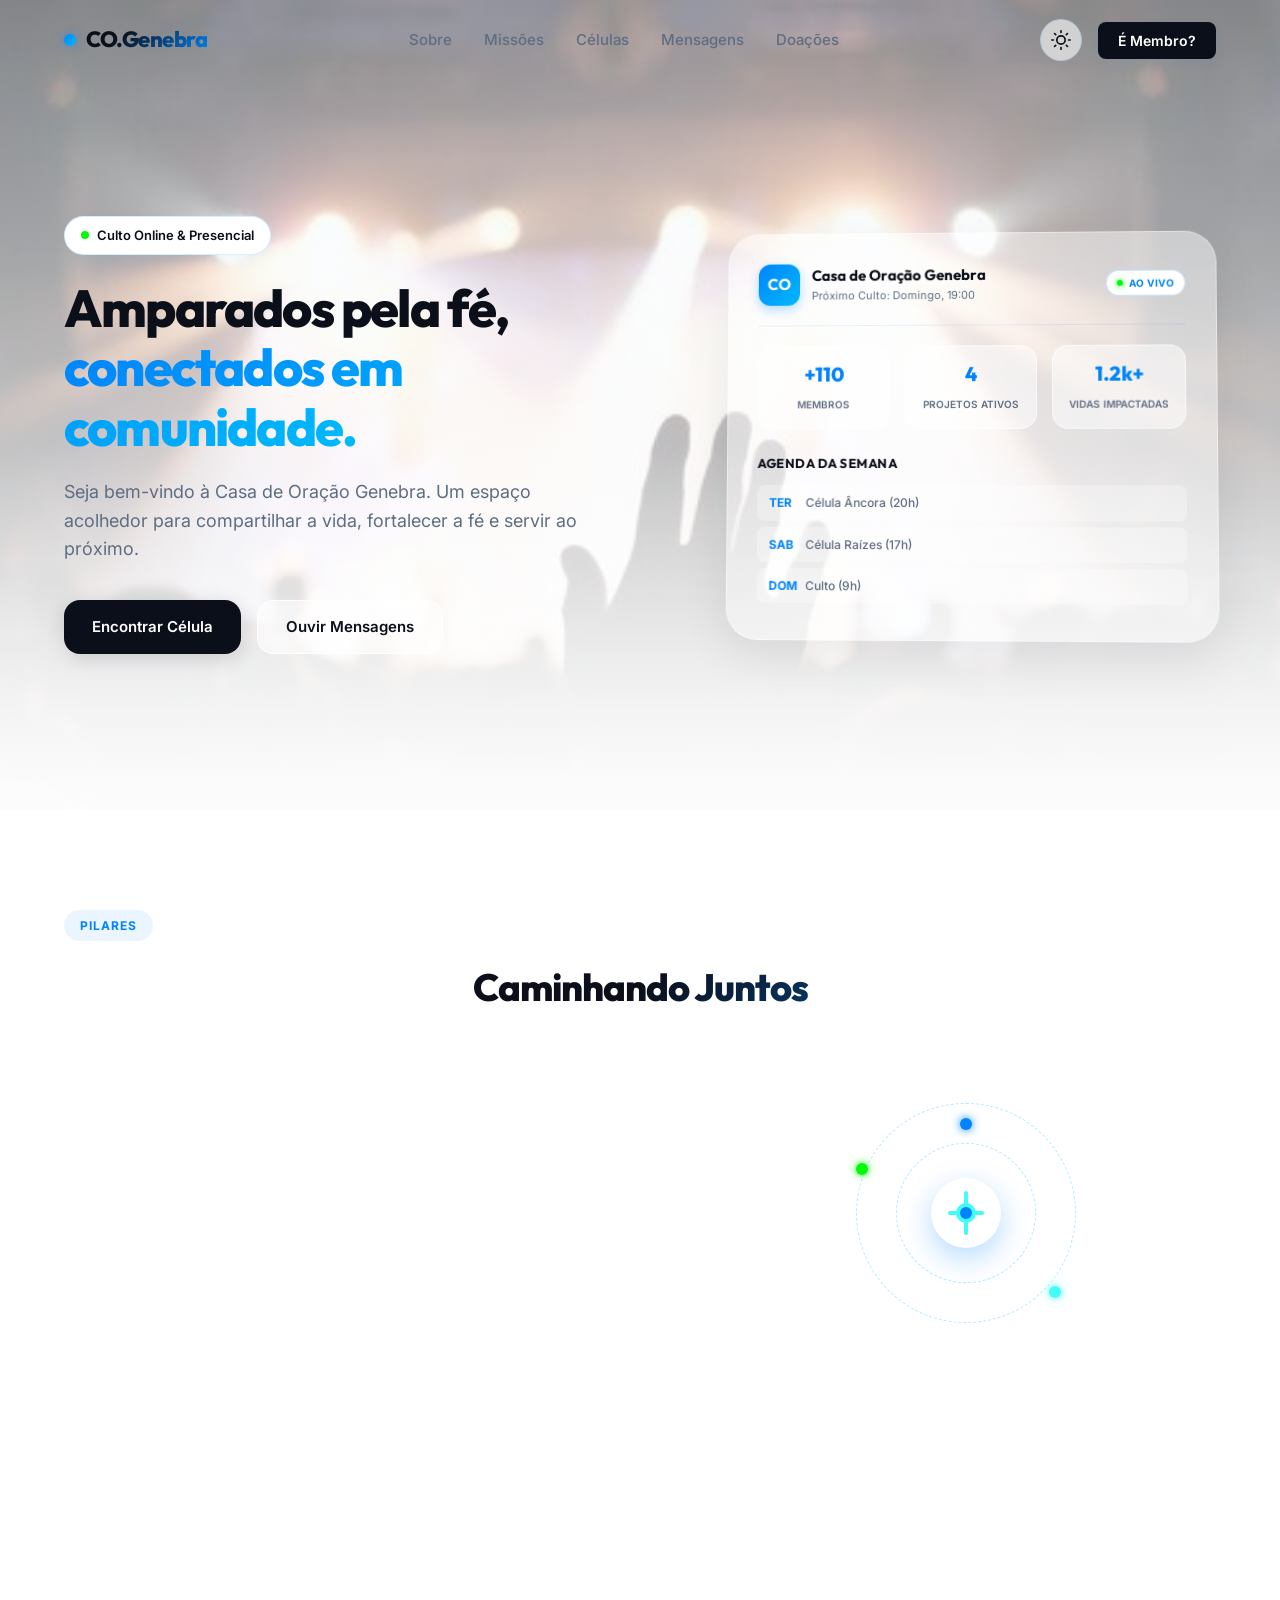
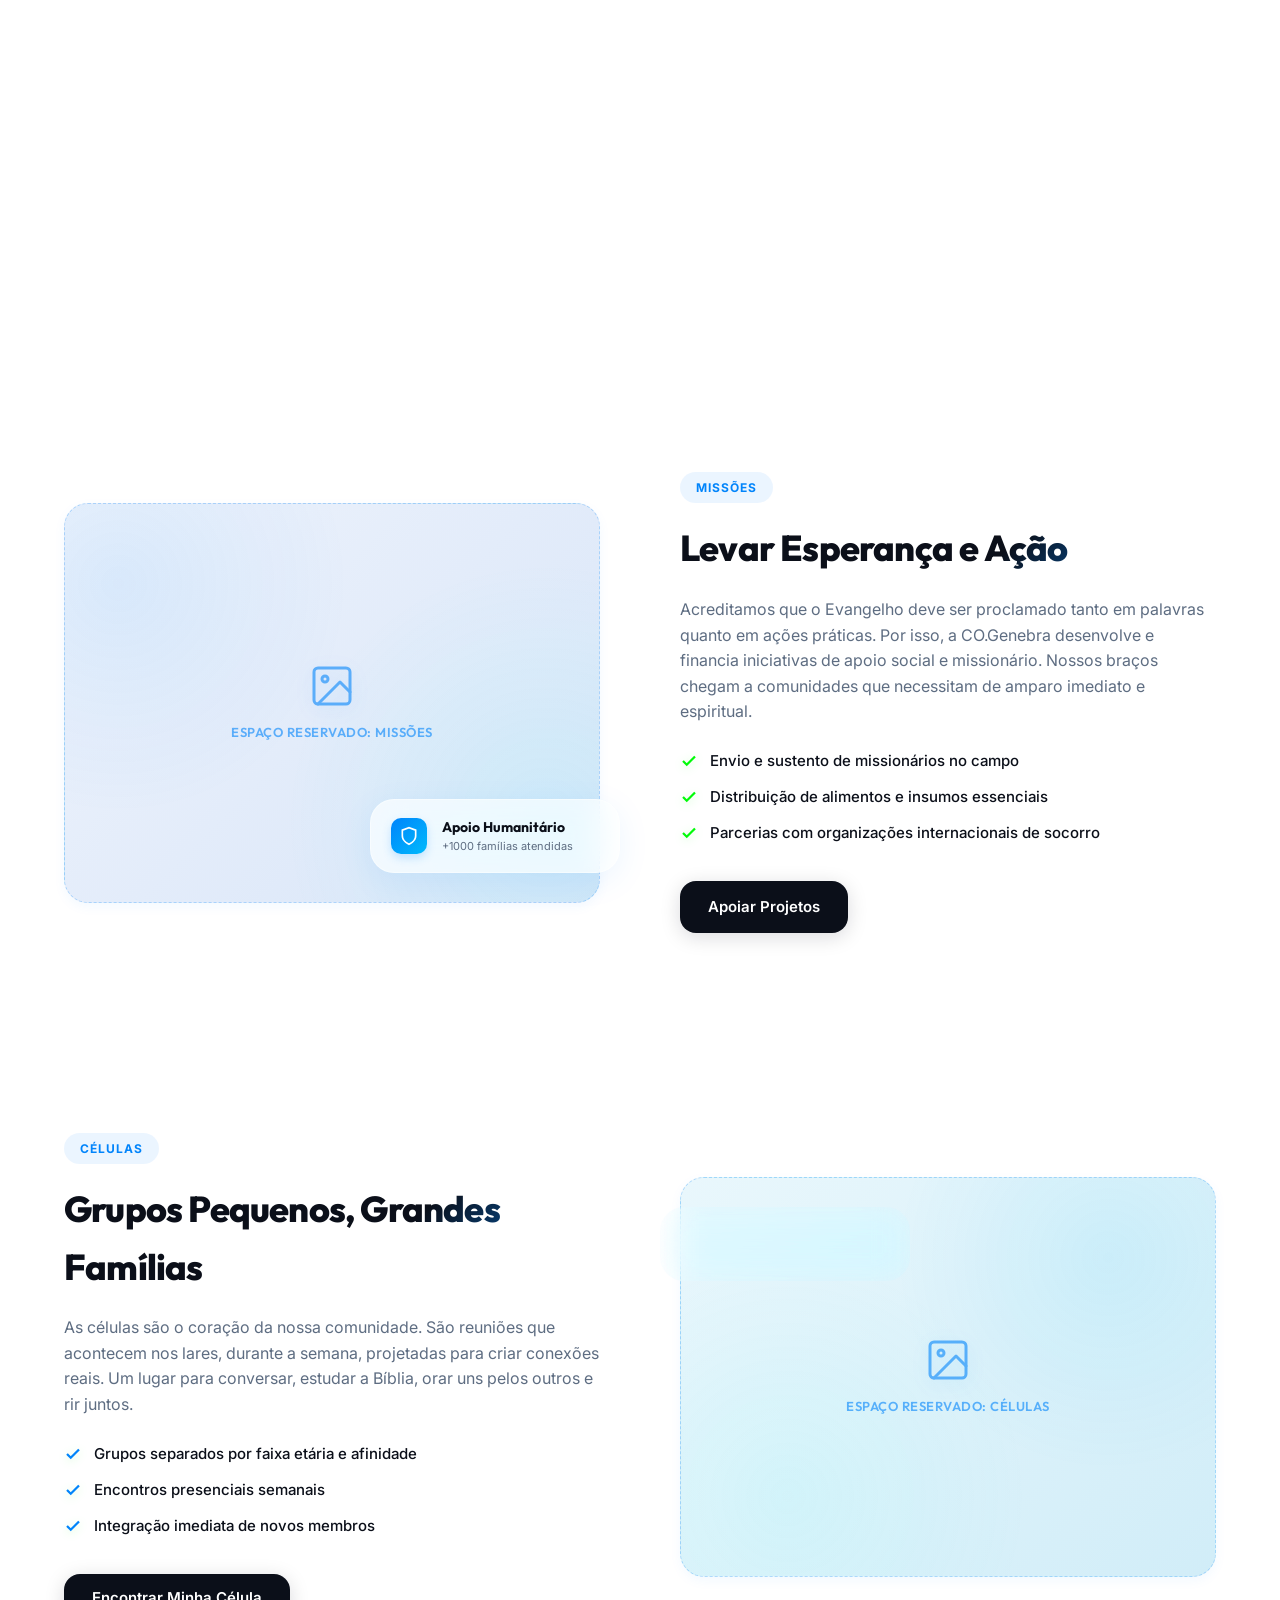
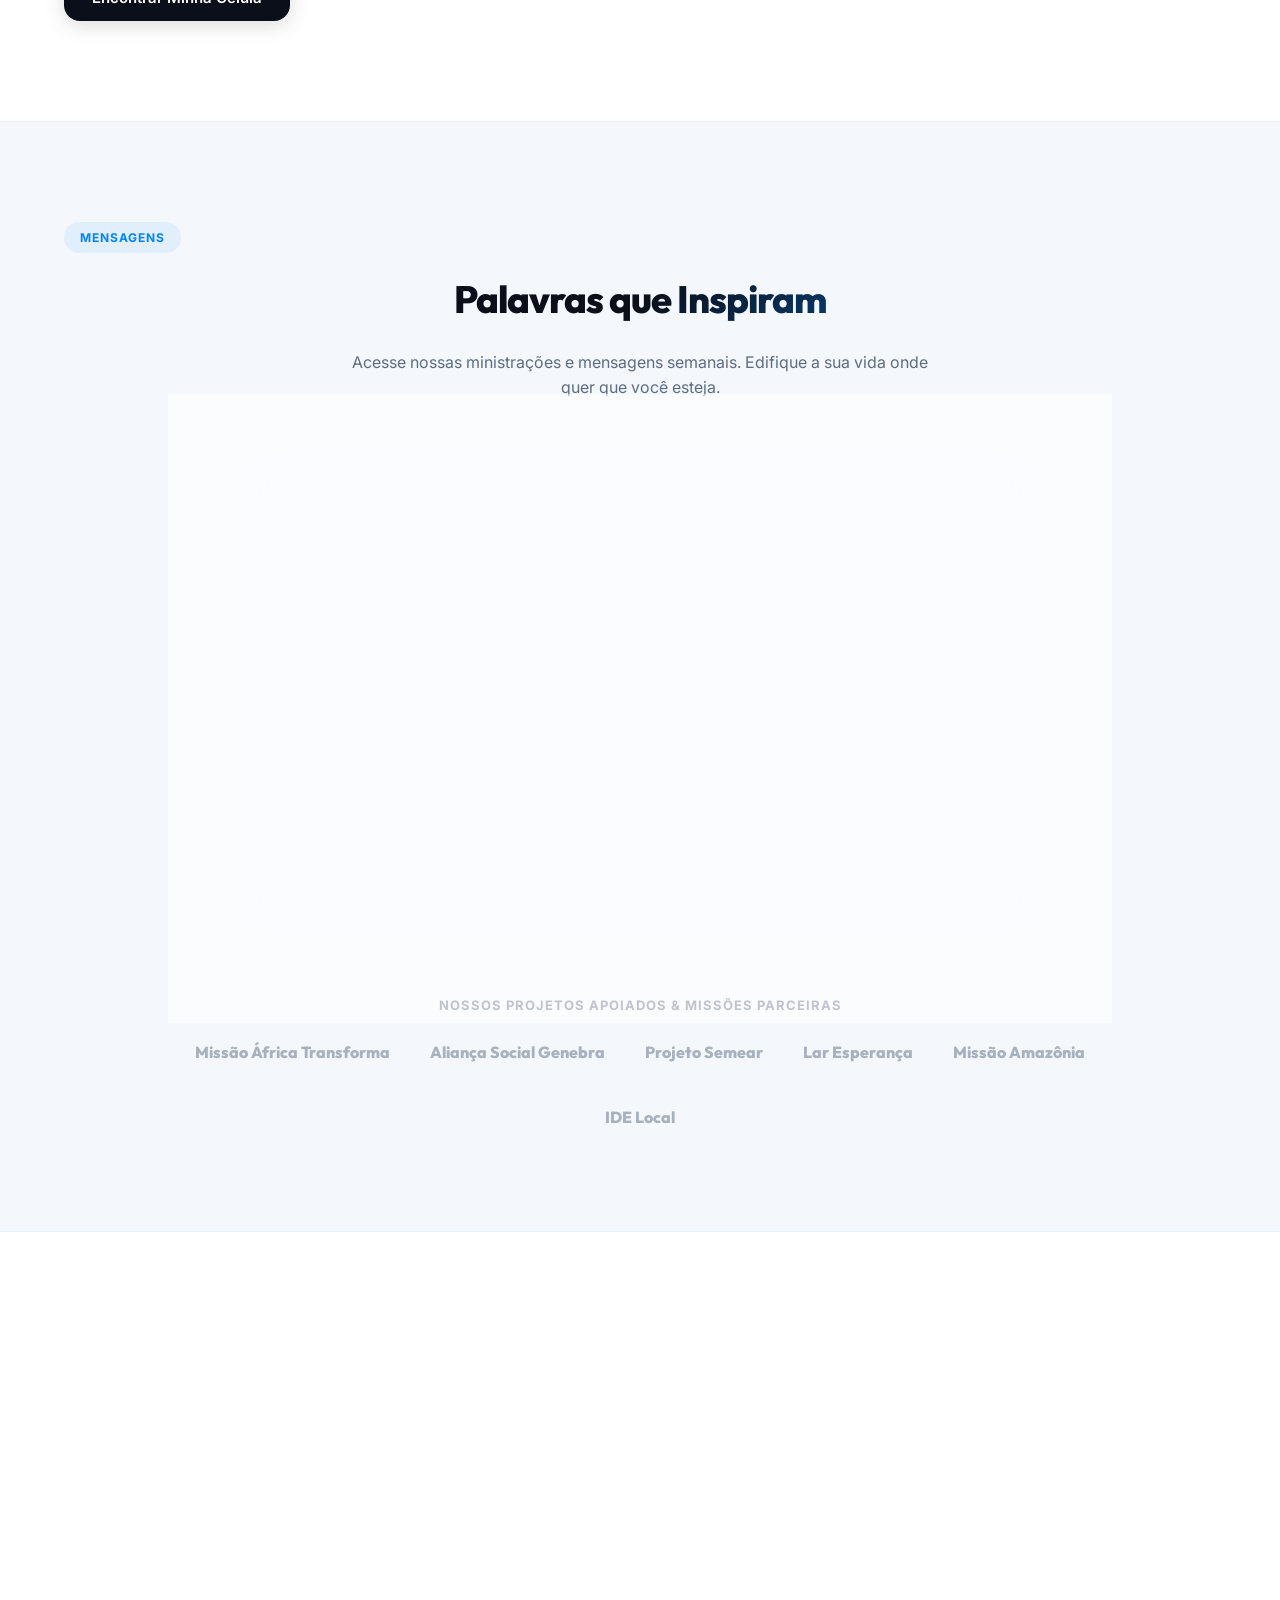
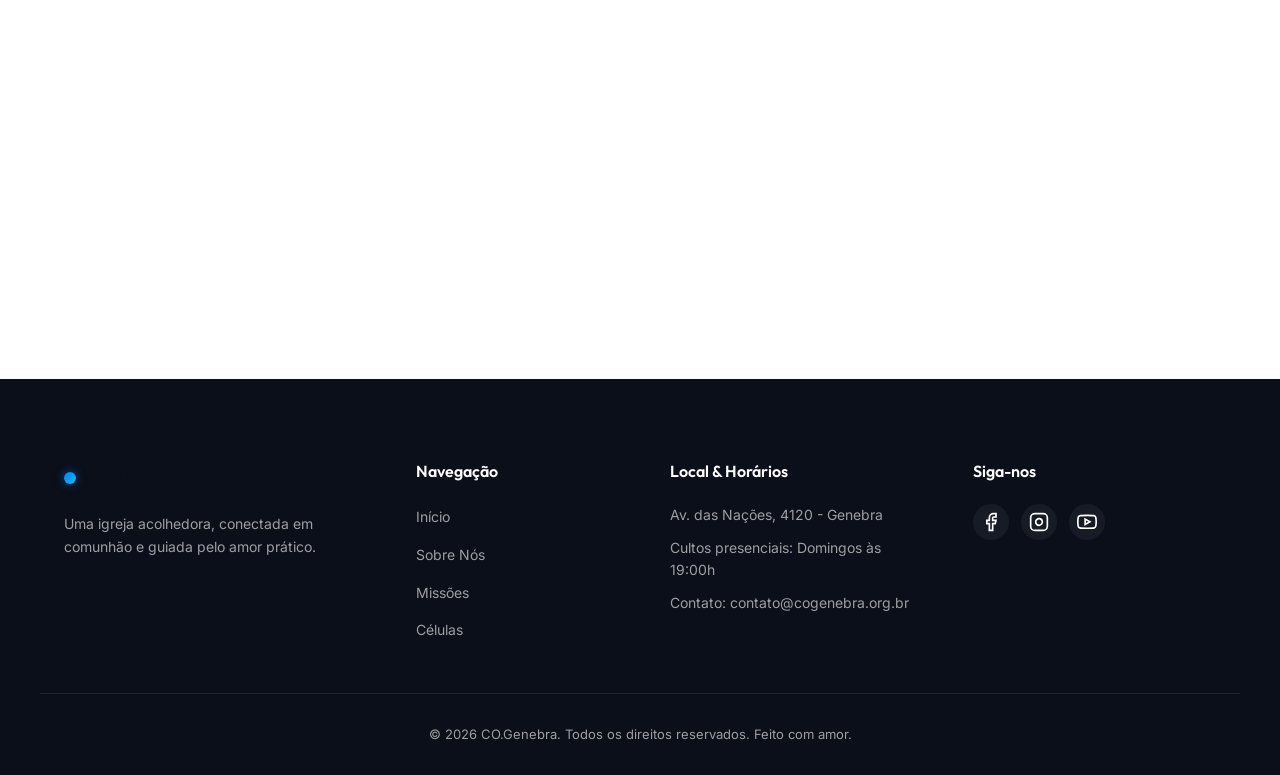
==== commit b3624673: "Light and dark mode" ====
--- a/html/co_genebra.html
+++ b/html/co_genebra.html
@@ -32,6 +32,12 @@
                 </ul>
             </nav>
             <div class="header-actions">
+                <button class="theme-toggle" id="themeToggle" aria-label="Alternar Tema">
+                    <!-- Ícone de Sol (Tema Escuro) -->
+                    <svg class="icon-sun" width="20" height="20" viewBox="0 0 24 24" fill="none" stroke="currentColor" stroke-width="2" stroke-linecap="round" stroke-linejoin="round"><circle cx="12" cy="12" r="5"/><line x1="12" y1="1" x2="12" y2="3"/><line x1="12" y1="21" x2="12" y2="23"/><line x1="4.22" y1="4.22" x2="5.64" y2="5.64"/><line x1="18.36" y1="18.36" x2="19.78" y2="19.78"/><line x1="1" y1="12" x2="3" y2="12"/><line x1="21" y1="12" x2="23" y2="12"/><line x1="4.22" y1="19.78" x2="5.64" y2="18.36"/><line x1="18.36" y1="5.64" x2="19.78" y2="4.22"/></svg>
+                    <!-- Ícone de Lua (Tema Claro) -->
+                    <svg class="icon-moon hidden" width="20" height="20" viewBox="0 0 24 24" fill="none" stroke="currentColor" stroke-width="2" stroke-linecap="round" stroke-linejoin="round"><path d="M21 12.79A9 9 0 1 1 11.21 3 7 7 0 0 0 21 12.79z"/></svg>
+                </button>
                 <button class="btn-member">É Membro?</button>
             </div>
             <!-- Menu mobile toggler -->
@@ -122,8 +128,8 @@
                                 <path d="M8 12H16" stroke="url(#blueGrad)" stroke-width="2" stroke-linecap="round" stroke-linejoin="round"/>
                                 <defs>
                                     <linearGradient id="blueGrad" x1="3" y1="3" x2="21" y2="21" gradientUnits="userSpaceOnUse">
-                                        <stop stop-color="#0184fb"/>
-                                        <stop offset="1" stop-color="#00bafc"/>
+                                        <stop stop-color="var(--primary)"/>
+                                        <stop offset="1" stop-color="var(--secondary)"/>
                                     </linearGradient>
                                 </defs>
                             </svg>
@@ -137,9 +143,9 @@
                         <div class="orb-network">
                             <div class="orb-center">
                                 <svg width="48" height="48" viewBox="0 0 24 24" fill="none" xmlns="http://www.w3.org/2000/svg">
-                                    <path d="M12 2L12 22" stroke="#43fbfb" stroke-width="2" stroke-linecap="round"/>
-                                    <path d="M4 12L20 12" stroke="#43fbfb" stroke-width="2" stroke-linecap="round"/>
-                                    <circle cx="12" cy="12" r="4" fill="#0184fb" stroke="#43fbfb" stroke-width="2"/>
+                                    <path d="M12 2L12 22" stroke="var(--accent)" stroke-width="2" stroke-linecap="round"/>
+                                    <path d="M4 12L20 12" stroke="var(--accent)" stroke-width="2" stroke-linecap="round"/>
+                                    <circle cx="12" cy="12" r="4" fill="var(--primary)" stroke="var(--accent)" stroke-width="2"/>
                                 </svg>
                             </div>
                             <div class="orb-orbit orbit-1"></div>
@@ -264,15 +270,15 @@
                     <p class="section-description">Acreditamos que o Evangelho deve ser proclamado tanto em palavras quanto em ações práticas. Por isso, a CO.Genebra desenvolve e financia iniciativas de apoio social e missionário. Nossos braços chegam a comunidades que necessitam de amparo imediato e espiritual.</p>
                     <ul class="check-list">
                         <li>
-                            <svg width="18" height="18" viewBox="0 0 24 24" fill="none" stroke="#00fb08" stroke-width="3"><polyline points="20 6 9 17 4 12"/></svg>
+                            <svg width="18" height="18" viewBox="0 0 24 24" fill="none" stroke="var(--green)" stroke-width="3"><polyline points="20 6 9 17 4 12"/></svg>
                             Envio e sustento de missionários no campo
                         </li>
                         <li>
-                            <svg width="18" height="18" viewBox="0 0 24 24" fill="none" stroke="#00fb08" stroke-width="3"><polyline points="20 6 9 17 4 12"/></svg>
+                            <svg width="18" height="18" viewBox="0 0 24 24" fill="none" stroke="var(--green)" stroke-width="3"><polyline points="20 6 9 17 4 12"/></svg>
                             Distribuição de alimentos e insumos essenciais
                         </li>
                         <li>
-                            <svg width="18" height="18" viewBox="0 0 24 24" fill="none" stroke="#00fb08" stroke-width="3"><polyline points="20 6 9 17 4 12"/></svg>
+                            <svg width="18" height="18" viewBox="0 0 24 24" fill="none" stroke="var(--green)" stroke-width="3"><polyline points="20 6 9 17 4 12"/></svg>
                             Parcerias com organizações internacionais de socorro
                         </li>
                     </ul>
@@ -291,15 +297,15 @@
                     <p class="section-description">As células são o coração da nossa comunidade. São reuniões que acontecem nos lares, durante a semana, projetadas para criar conexões reais. Um lugar para conversar, estudar a Bíblia, orar uns pelos outros e rir juntos.</p>
                     <ul class="check-list">
                         <li>
-                            <svg width="18" height="18" viewBox="0 0 24 24" fill="none" stroke="#0184fb" stroke-width="3"><polyline points="20 6 9 17 4 12"/></svg>
+                            <svg width="18" height="18" viewBox="0 0 24 24" fill="none" stroke="var(--primary)" stroke-width="3"><polyline points="20 6 9 17 4 12"/></svg>
                             Grupos separados por faixa etária e afinidade
                         </li>
                         <li>
-                            <svg width="18" height="18" viewBox="0 0 24 24" fill="none" stroke="#0184fb" stroke-width="3"><polyline points="20 6 9 17 4 12"/></svg>
+                            <svg width="18" height="18" viewBox="0 0 24 24" fill="none" stroke="var(--primary)" stroke-width="3"><polyline points="20 6 9 17 4 12"/></svg>
                             Encontros presenciais semanais
                         </li>
                         <li>
-                            <svg width="18" height="18" viewBox="0 0 24 24" fill="none" stroke="#0184fb" stroke-width="3"><polyline points="20 6 9 17 4 12"/></svg>
+                            <svg width="18" height="18" viewBox="0 0 24 24" fill="none" stroke="var(--primary)" stroke-width="3"><polyline points="20 6 9 17 4 12"/></svg>
                             Integração imediata de novos membros
                         </li>
                     </ul>
@@ -371,9 +377,9 @@
                         <div class="player-controls">
                             <button class="btn-play-pause" id="playPauseBtn" aria-label="Play/Pause">
                                 <!-- Ícone de Play -->
-                                <svg class="icon-play" width="24" height="24" viewBox="0 0 24 24" fill="#0184fb" stroke="#0184fb" stroke-width="2"><polygon points="5 3 19 12 5 21 5 3"/></svg>
+                                <svg class="icon-play" width="24" height="24" viewBox="0 0 24 24" fill="var(--primary)" stroke="var(--primary)" stroke-width="2"><polygon points="5 3 19 12 5 21 5 3"/></svg>
                                 <!-- Ícone de Pause (escondido inicialmente) -->
-                                <svg class="icon-pause hidden" width="24" height="24" viewBox="0 0 24 24" fill="#0184fb" stroke="#0184fb" stroke-width="2"><rect x="6" y="4" width="4" height="16"/><rect x="14" y="4" width="4" height="16"/></svg>
+                                <svg class="icon-pause hidden" width="24" height="24" viewBox="0 0 24 24" fill="var(--primary)" stroke="var(--primary)" stroke-width="2"><rect x="6" y="4" width="4" height="16"/><rect x="14" y="4" width="4" height="16"/></svg>
                             </button>
                             <div class="timeline-slider-container">
                                 <span class="time-elapsed" id="timeElapsed">0:00</span>
--- a/css/co_genebra.css
+++ b/css/co_genebra.css
@@ -37,6 +37,233 @@
     --shadow-md: 0 8px 32px rgba(1, 132, 251, 0.08);
     --shadow-lg: 0 16px 48px rgba(11, 15, 25, 0.08);
     --transition: all 0.4s cubic-bezier(0.16, 1, 0.3, 1);
+}
+
+/* ==========================================================================
+   MODO ESCURO (DARK MODE) & TRANSIÇÕES SUAVES
+   ========================================================================== */
+
+[data-theme="dark"] {
+    /* Cores de Teste (Slate / Charcoal) */
+    --black: #F0F5F9;        /* Texto principal claro */
+    --white: #000000;        /* Fundo escuro principal (Charcoal) */
+    --bg-dark-rgb: 240, 245, 249;
+    --bg-light: #52616B;     /* Fundo de apoio (Slate) */
+    --text-muted: #C9D6DF;   /* Texto secundário cinza-azulado */
+    --border-light: rgba(201, 214, 223, 0.12);
+    
+    /* Resgate das cores da Paleta Original no Modo Escuro (Mantidas) */
+    --primary: #0184fb;      /* Azul principal */
+    --secondary: #00bafc;    /* Ciano secundário */
+    --accent: #43fbfb;       /* Ciano claro brilhante (Celeste) */
+    --green: #00fb08;        /* Verde limão (status ativo) */
+    
+    --grad-primary: linear-gradient(135deg, var(--primary) 0%, var(--secondary) 100%);
+    --grad-accent: linear-gradient(135deg, var(--secondary) 0%, var(--accent) 100%);
+    --grad-bg: linear-gradient(180deg, #52616bb3 0%, #1e2022 100%);
+    --grad-placeholder: linear-gradient(135deg, #52616B 0%, #1E2022 100%);
+    
+    /* Efeitos de sombra adaptados para o fundo escuro com brilho azul sutil */
+    --shadow-sm: 0 4px 12px #00000066;
+    --shadow-md: 0 8px 32px #0184fb0d;
+    --shadow-lg: 0 16px 48px #0000008c;
+}
+
+/* Transição suave de cores ao alternar o tema */
+body, 
+.main-header, 
+.main-header.scrolled,
+.logo h1,
+.btn-secondary,
+.badge-welcome,
+.glass-widget,
+.glass-card,
+.stat-card,
+.schedule-item,
+.pilar-icon,
+.pilar-highlight-icon,
+.pix-copy-box,
+.value-btn,
+.input-custom-value input,
+.doacoes-calculator,
+.modal-content,
+.modal-option-card,
+.main-footer,
+.theme-toggle,
+.logo-dot,
+h1, h2, h3, h4, h5, h6, p, a, span, li, button, svg {
+    transition: background-color 0.5s cubic-bezier(0.16, 1, 0.3, 1), 
+                color 0.5s cubic-bezier(0.16, 1, 0.3, 1), 
+                border-color 0.5s cubic-bezier(0.16, 1, 0.3, 1), 
+                box-shadow 0.5s cubic-bezier(0.16, 1, 0.3, 1),
+                backdrop-filter 0.5s cubic-bezier(0.16, 1, 0.3, 1),
+                opacity 0.5s cubic-bezier(0.16, 1, 0.3, 1);
+}
+
+/* Ajustes finos de elementos no modo escuro */
+[data-theme="dark"] .hero-bg-container {
+    background-color: #1E2022;
+    background-image: 
+        linear-gradient(180deg, #1e2022bf 0%, #1E2022 100%), 
+        url('../imgs/maxresdefault.jpg');
+    /* Mantém as cores originais da imagem de fundo no modo escuro */
+}
+
+[data-theme="dark"] .hero-bg-overlay {
+    background: linear-gradient(180deg, rgba(30, 32, 34, 0) 50%, #1E2022 100%);
+}
+
+[data-theme="dark"] .pulse-green {
+    background-color: var(--green);
+    box-shadow: 0 0 0 0 rgba(0, 251, 8, 0.6);
+    animation: pulse 1.8s infinite;
+}
+
+[data-theme="dark"] .main-header.scrolled {
+    background-color: rgba(30, 32, 34, 0.85);
+    border-bottom: 1px solid rgba(255, 255, 255, 0.05);
+}
+
+[data-theme="dark"] .glass-card, 
+[data-theme="dark"] .glass-widget {
+    background: rgba(82, 97, 107, 0.22); /* Fundo glass com a cor #52616B translúcida */
+    border: 1px solid rgba(240, 245, 249, 0.08);
+}
+
+[data-theme="dark"] .glass-card:hover, 
+[data-theme="dark"] .glass-widget:hover {
+    background: rgba(82, 97, 107, 0.35);
+    border-color: rgba(1, 132, 251, 0.35); /* Brilho sutil azul no hover */
+    box-shadow: 0 16px 40px rgba(1, 132, 251, 0.12);
+}
+
+[data-theme="dark"] .schedule-item {
+    background-color: rgba(240, 245, 249, 0.03);
+}
+
+[data-theme="dark"] .schedule-item:hover {
+    background-color: rgba(240, 245, 249, 0.08);
+}
+
+[data-theme="dark"] .stat-card {
+    background-color: rgba(240, 245, 249, 0.02);
+    border: 1px solid rgba(240, 245, 249, 0.04);
+}
+
+[data-theme="dark"] .pilar-icon {
+    background-color: rgba(240, 245, 249, 0.03);
+}
+
+[data-theme="dark"] .pilar-highlight-icon {
+    background-color: rgba(240, 245, 249, 0.03);
+}
+
+[data-theme="dark"] .badge-welcome {
+    border-color: rgba(1, 132, 251, 0.3);
+    background-color: rgba(30, 32, 34, 0.8);
+    color: #F0F5F9;
+}
+
+[data-theme="dark"] .btn-secondary {
+    background-color: rgba(240, 245, 249, 0.03);
+    border-color: rgba(1, 132, 251, 0.3);
+    color: #ffffff;
+}
+
+[data-theme="dark"] .btn-secondary:hover {
+    background-color: rgba(1, 132, 251, 0.1);
+    border-color: var(--primary);
+    color: var(--primary);
+}
+
+[data-theme="dark"] .timeline-bar {
+    background-color: rgba(240, 245, 249, 0.08);
+}
+
+[data-theme="dark"] .pix-copy-box {
+    background-color: rgba(240, 245, 249, 0.02);
+    border-color: rgba(201, 214, 223, 0.08);
+}
+
+[data-theme="dark"] .value-btn {
+    background-color: rgba(240, 245, 249, 0.02);
+    border-color: rgba(201, 214, 223, 0.08);
+    color: #ffffff;
+}
+
+[data-theme="dark"] .value-btn:hover, [data-theme="dark"] .value-btn.active {
+    background: var(--grad-primary);
+    color: #ffffff;
+    border-color: var(--primary);
+    box-shadow: 0 4px 15px rgba(1, 132, 251, 0.3);
+}
+
+[data-theme="dark"] .input-custom-value input {
+    background-color: rgba(240, 245, 249, 0.02);
+    border-color: rgba(201, 214, 223, 0.08);
+    color: var(--black);
+}
+
+[data-theme="dark"] .doacoes-calculator {
+    background-color: rgba(240, 245, 249, 0.02);
+    border-color: rgba(240, 245, 249, 0.05);
+}
+
+[data-theme="dark"] .modal-content {
+    background: rgba(30, 32, 34, 0.98);
+    border: 1px solid rgba(240, 245, 249, 0.1);
+}
+
+[data-theme="dark"] .modal-option-card {
+    background-color: rgba(240, 245, 249, 0.02);
+    border-color: rgba(1, 132, 251, 0.15);
+}
+
+[data-theme="dark"] .modal-option-card:hover {
+    background-color: rgba(1, 132, 251, 0.08);
+    border-color: var(--primary);
+}
+
+/* Estilização do Botão de Alternância (Theme Toggle) */
+.header-actions {
+    display: flex;
+    align-items: center;
+    gap: 16px;
+}
+
+.theme-toggle {
+    display: flex;
+    align-items: center;
+    justify-content: center;
+    width: 42px;
+    height: 42px;
+    border-radius: 50%;
+    background-color: rgba(255, 255, 255, 0.6);
+    border: 1px solid rgba(1, 132, 251, 0.15);
+    color: var(--black);
+    cursor: pointer;
+    backdrop-filter: blur(10px);
+    -webkit-backdrop-filter: blur(10px);
+}
+
+.theme-toggle:hover {
+    background-color: var(--primary);
+    color: var(--white);
+    transform: rotate(15deg) scale(1.05);
+    box-shadow: 0 4px 15px rgba(1, 132, 251, 0.2);
+}
+
+.theme-toggle svg {
+    transition: transform 0.5s ease;
+}
+
+.theme-toggle:hover svg {
+    transform: scale(1.1);
+}
+
+[data-theme="dark"] .theme-toggle {
+    background-color: rgba(255, 255, 255, 0.05);
+    border-color: rgba(255, 255, 255, 0.08);
 }
 
 /* ==========================================================================
@@ -1352,8 +1579,8 @@
    ========================================================================== */
 
 .main-footer {
-    background-color: var(--black);
-    color: rgba(255, 255, 255, 0.6);
+    background-color: #0b0f19; /* Fundo preto fixo */
+    color: rgba(255, 255, 255, 0.6); /* Texto cinza claro fixo */
     padding: 80px 0 30px;
     position: relative;
     z-index: 10;
@@ -1367,7 +1594,7 @@
 }
 
 .footer-brand .logo h1 {
-    background: linear-gradient(135deg, var(--white) 30%, var(--accent) 100%);
+    background: linear-gradient(135deg, #ffffff 30%, var(--accent) 100%); /* Fundo branco/celeste fixo */
     -webkit-background-clip: text;
     -webkit-text-fill-color: transparent;
 }
@@ -1378,7 +1605,7 @@
 }
 
 .footer-grid h4 {
-    color: var(--white);
+    color: #ffffff; /* Título h4 sempre branco */
     font-size: 16px;
     margin-bottom: 20px;
     font-weight: 600;
@@ -1413,7 +1640,7 @@
     height: 36px;
     border-radius: 50%;
     background-color: rgba(255, 255, 255, 0.05);
-    color: var(--white);
+    color: #ffffff; /* Ícones sempre brancos */
     display: flex;
     align-items: center;
     justify-content: center;
@@ -1692,7 +1919,11 @@
     }
     
     .header-actions {
-        display: none;
+        /* Mantém visível para o botão do tema */
+    }
+    
+    .btn-member {
+        display: none; /* Esconde apenas o botão de membro no mobile */
     }
     
     .mobile-menu-btn {
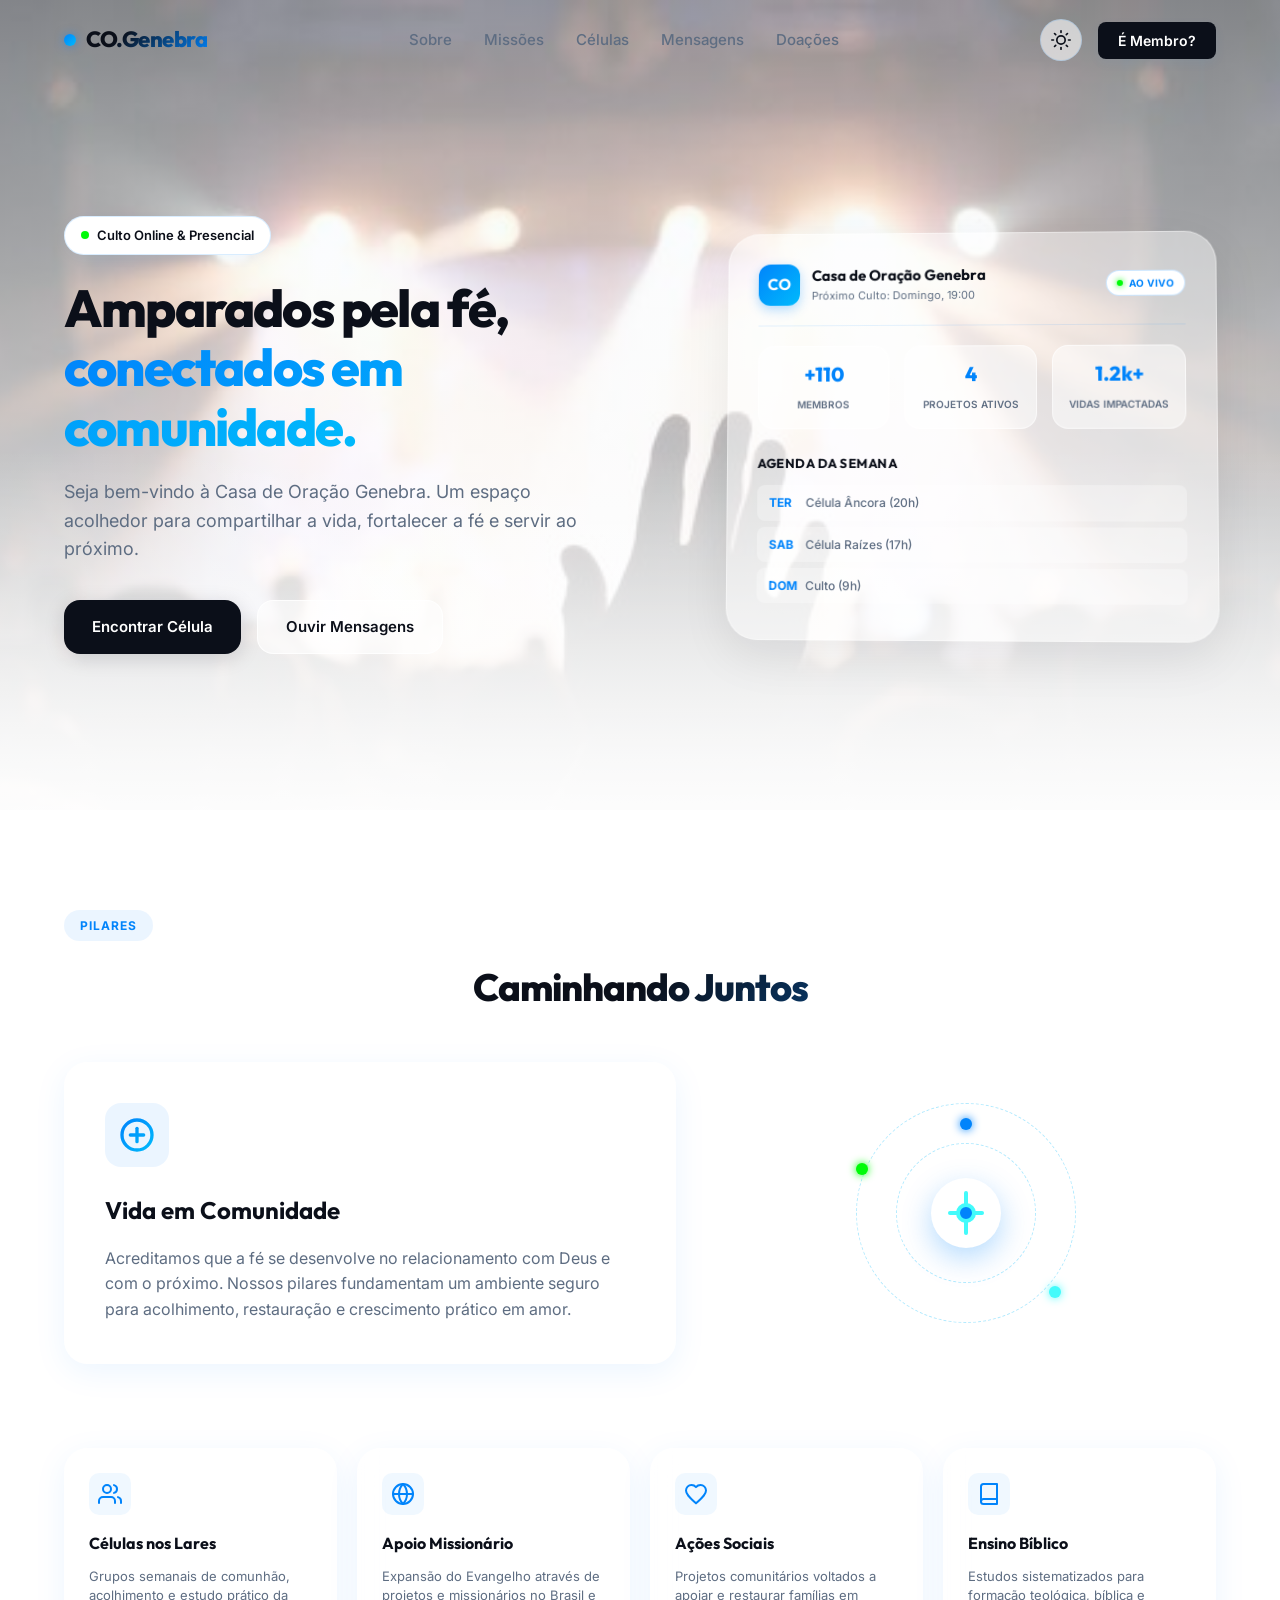
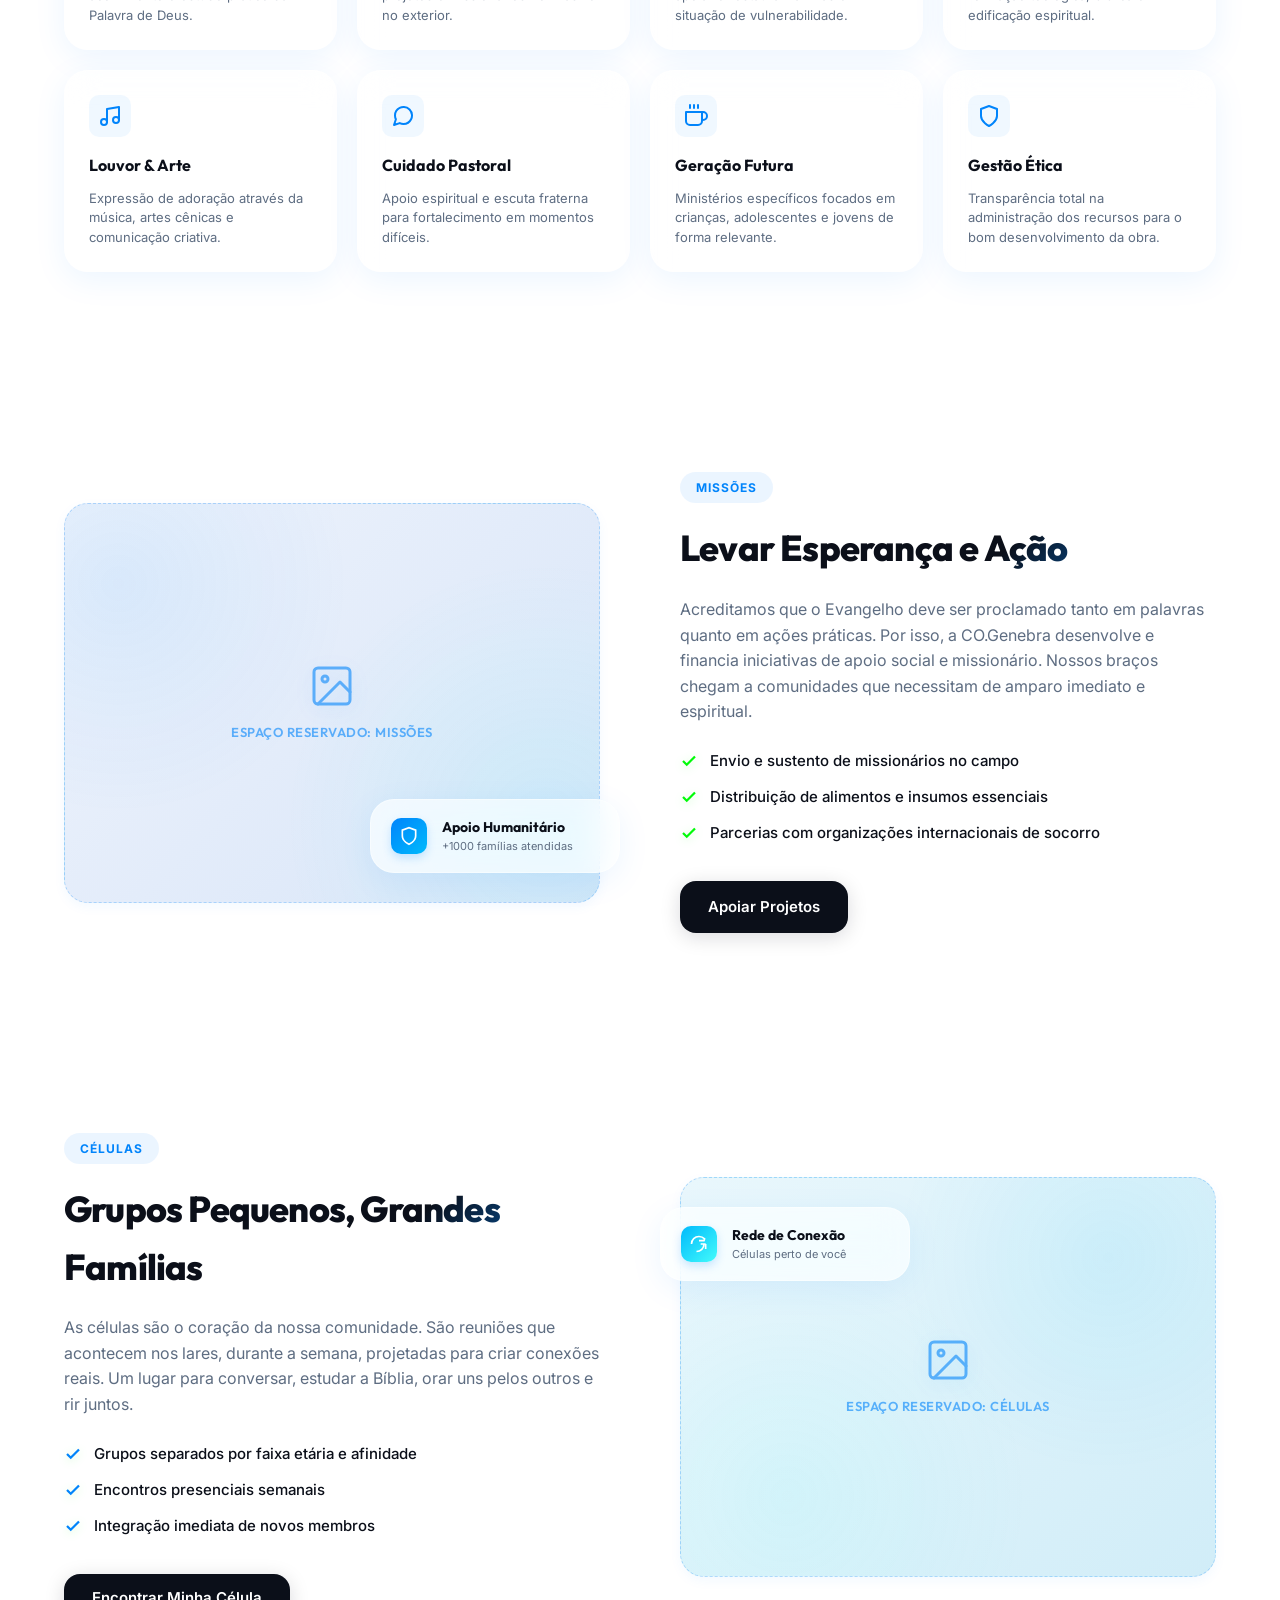
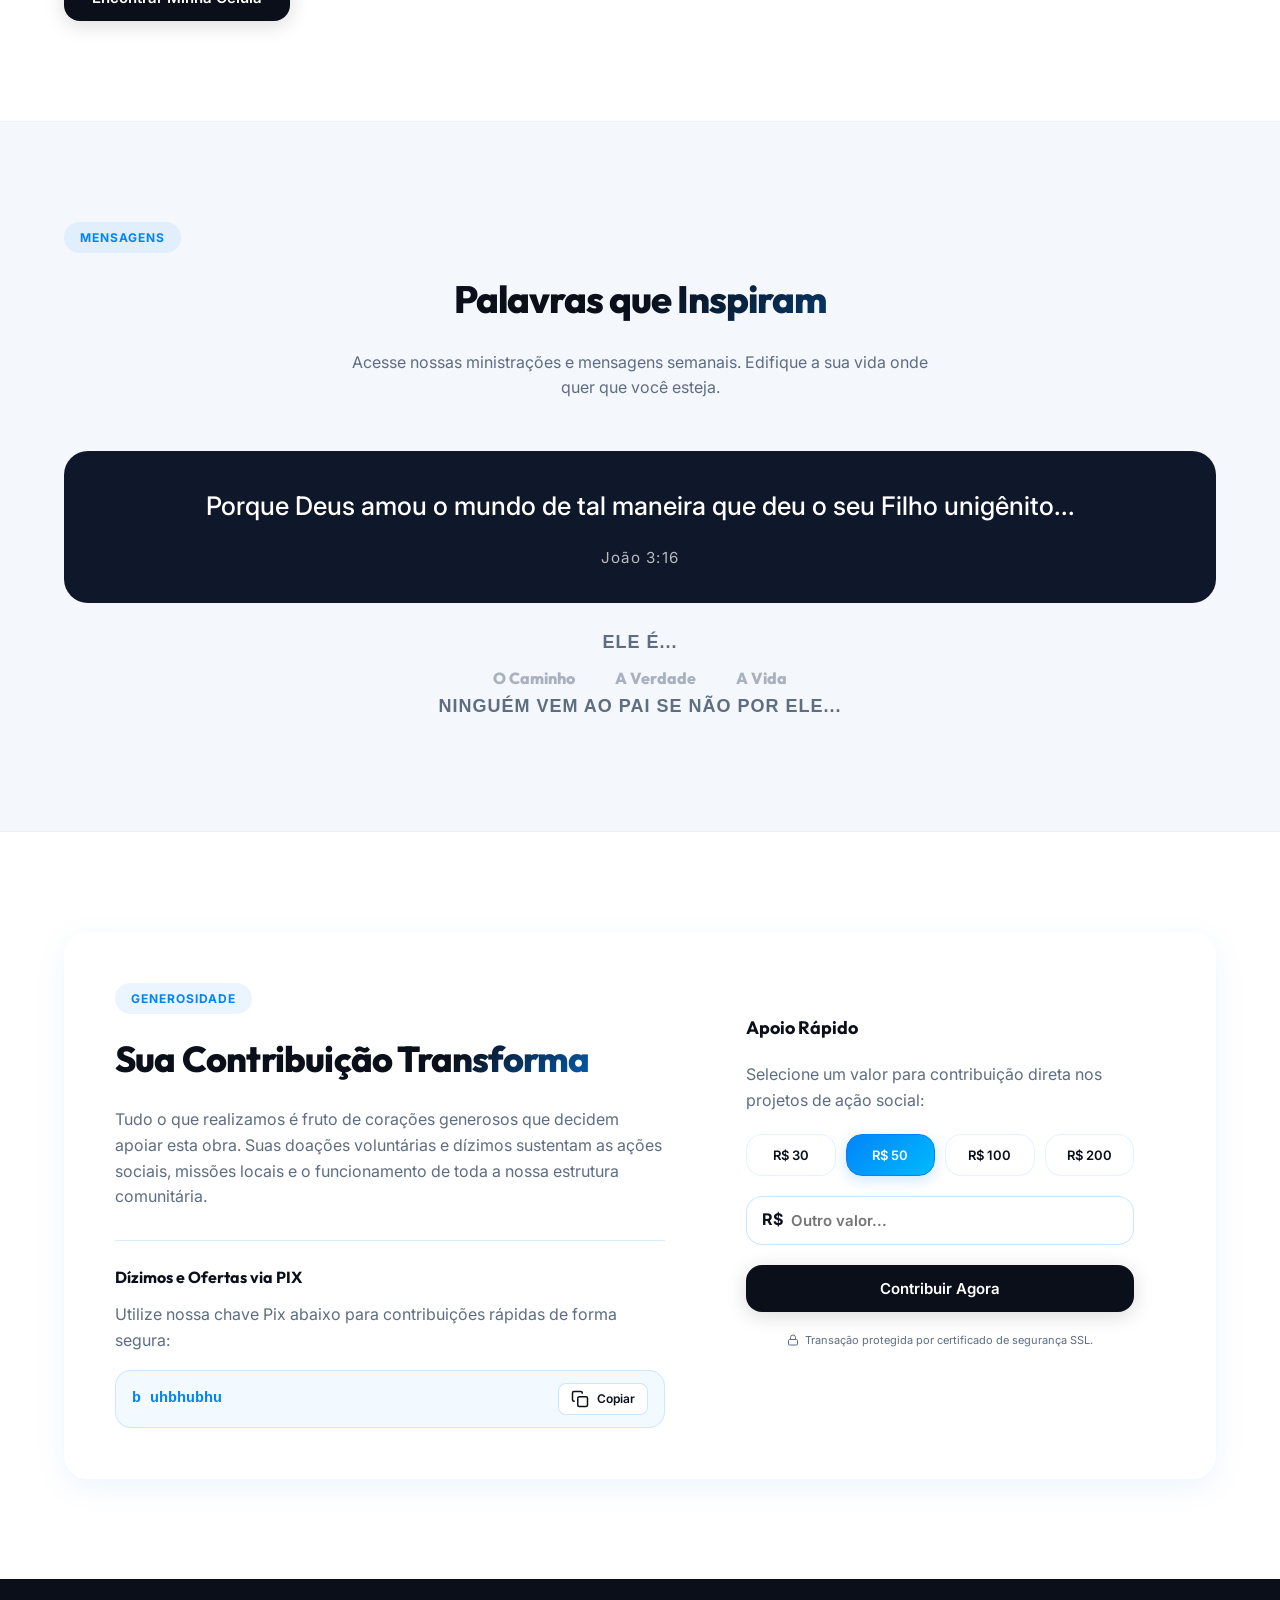
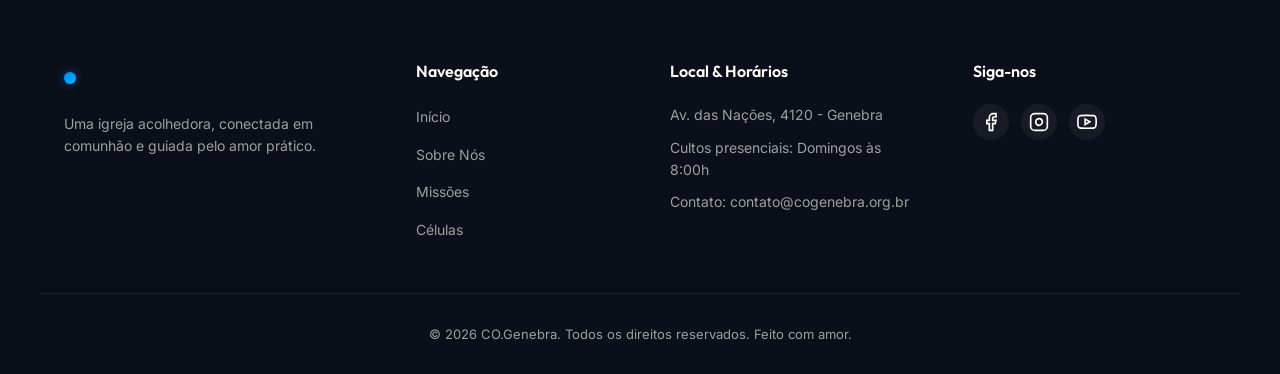
==== commit ff0752c5: "Palvras que inspiram changed" ====
--- a/html/co_genebra.html
+++ b/html/co_genebra.html
@@ -1,5 +1,6 @@
 <!DOCTYPE html>
 <html lang="pt-BR">
+
 <head>
     <meta charset="UTF-8">
     <meta name="viewport" content="width=device-width, initial-scale=1.0">
@@ -7,9 +8,12 @@
     <!-- Google Fonts -->
     <link rel="preconnect" href="https://fonts.googleapis.com">
     <link rel="preconnect" href="https://fonts.gstatic.com" crossorigin>
-    <link href="https://fonts.googleapis.com/css2?family=Inter:wght@300;400;500;600;700&family=Outfit:wght@400;500;600;700;800&display=swap" rel="stylesheet">
+    <link
+        href="https://fonts.googleapis.com/css2?family=Inter:wght@300;400;500;600;700&family=Outfit:wght@400;500;600;700;800&display=swap"
+        rel="stylesheet">
     <link rel="stylesheet" href="../css/co_genebra.css">
 </head>
+
 <body>
     <!-- Imagem de fundo grande que se esvai com o scroll -->
     <div class="hero-bg-container" id="heroBg">
@@ -34,9 +38,23 @@
             <div class="header-actions">
                 <button class="theme-toggle" id="themeToggle" aria-label="Alternar Tema">
                     <!-- Ícone de Sol (Tema Escuro) -->
-                    <svg class="icon-sun" width="20" height="20" viewBox="0 0 24 24" fill="none" stroke="currentColor" stroke-width="2" stroke-linecap="round" stroke-linejoin="round"><circle cx="12" cy="12" r="5"/><line x1="12" y1="1" x2="12" y2="3"/><line x1="12" y1="21" x2="12" y2="23"/><line x1="4.22" y1="4.22" x2="5.64" y2="5.64"/><line x1="18.36" y1="18.36" x2="19.78" y2="19.78"/><line x1="1" y1="12" x2="3" y2="12"/><line x1="21" y1="12" x2="23" y2="12"/><line x1="4.22" y1="19.78" x2="5.64" y2="18.36"/><line x1="18.36" y1="5.64" x2="19.78" y2="4.22"/></svg>
+                    <svg class="icon-sun" width="20" height="20" viewBox="0 0 24 24" fill="none" stroke="currentColor"
+                        stroke-width="2" stroke-linecap="round" stroke-linejoin="round">
+                        <circle cx="12" cy="12" r="5" />
+                        <line x1="12" y1="1" x2="12" y2="3" />
+                        <line x1="12" y1="21" x2="12" y2="23" />
+                        <line x1="4.22" y1="4.22" x2="5.64" y2="5.64" />
+                        <line x1="18.36" y1="18.36" x2="19.78" y2="19.78" />
+                        <line x1="1" y1="12" x2="3" y2="12" />
+                        <line x1="21" y1="12" x2="23" y2="12" />
+                        <line x1="4.22" y1="19.78" x2="5.64" y2="18.36" />
+                        <line x1="18.36" y1="5.64" x2="19.78" y2="4.22" />
+                    </svg>
                     <!-- Ícone de Lua (Tema Claro) -->
-                    <svg class="icon-moon hidden" width="20" height="20" viewBox="0 0 24 24" fill="none" stroke="currentColor" stroke-width="2" stroke-linecap="round" stroke-linejoin="round"><path d="M21 12.79A9 9 0 1 1 11.21 3 7 7 0 0 0 21 12.79z"/></svg>
+                    <svg class="icon-moon hidden" width="20" height="20" viewBox="0 0 24 24" fill="none"
+                        stroke="currentColor" stroke-width="2" stroke-linecap="round" stroke-linejoin="round">
+                        <path d="M21 12.79A9 9 0 1 1 11.21 3 7 7 0 0 0 21 12.79z" />
+                    </svg>
                 </button>
                 <button class="btn-member">É Membro?</button>
             </div>
@@ -57,8 +75,10 @@
                     <span class="badge-welcome">
                         <span class="badge-dot pulse-green"></span> Culto Online & Presencial
                     </span>
-                    <h2 class="hero-title">Amparados pela fé,<br><span class="highlight-text">conectados em comunidade.</span></h2>
-                    <p class="hero-subtitle">Seja bem-vindo à Casa de Oração Genebra. Um espaço acolhedor para compartilhar a vida, fortalecer a fé e servir ao próximo.</p>
+                    <h2 class="hero-title">Amparados pela fé,<br><span class="highlight-text">conectados em
+                            comunidade.</span></h2>
+                    <p class="hero-subtitle">Seja bem-vindo à Casa de Oração Genebra. Um espaço acolhedor para
+                        compartilhar a vida, fortalecer a fé e servir ao próximo.</p>
                     <div class="hero-buttons">
                         <a href="#celulas" class="btn btn-primary">Encontrar Célula</a>
                         <a href="#mensagens" class="btn btn-secondary">Ouvir Mensagens</a>
@@ -117,35 +137,48 @@
             <div class="container">
                 <span class="section-badge">Pilares</span>
                 <h3 class="section-title">Caminhando Juntos</h3>
-                
+
                 <div class="pilares-main">
                     <!-- Bloco Destaque à Esquerda -->
                     <div class="pilar-highlight-card glass-card">
                         <div class="pilar-highlight-icon">
-                            <svg width="40" height="40" viewBox="0 0 24 24" fill="none" xmlns="http://www.w3.org/2000/svg">
-                                <path d="M12 21C16.9706 21 21 16.9706 21 12C21 7.02944 16.9706 3 12 3C7.02944 3 3 7.02944 3 12C3 16.9706 7.02944 21 12 21Z" stroke="url(#blueGrad)" stroke-width="2" stroke-linecap="round" stroke-linejoin="round"/>
-                                <path d="M12 8V16" stroke="url(#blueGrad)" stroke-width="2" stroke-linecap="round" stroke-linejoin="round"/>
-                                <path d="M8 12H16" stroke="url(#blueGrad)" stroke-width="2" stroke-linecap="round" stroke-linejoin="round"/>
+                            <svg width="40" height="40" viewBox="0 0 24 24" fill="none"
+                                xmlns="http://www.w3.org/2000/svg">
+                                <path
+                                    d="M12 21C16.9706 21 21 16.9706 21 12C21 7.02944 16.9706 3 12 3C7.02944 3 3 7.02944 3 12C3 16.9706 7.02944 21 12 21Z"
+                                    stroke="url(#blueGrad)" stroke-width="2" stroke-linecap="round"
+                                    stroke-linejoin="round" />
+                                <path d="M12 8V16" stroke="url(#blueGrad)" stroke-width="2" stroke-linecap="round"
+                                    stroke-linejoin="round" />
+                                <path d="M8 12H16" stroke="url(#blueGrad)" stroke-width="2" stroke-linecap="round"
+                                    stroke-linejoin="round" />
                                 <defs>
-                                    <linearGradient id="blueGrad" x1="3" y1="3" x2="21" y2="21" gradientUnits="userSpaceOnUse">
-                                        <stop stop-color="var(--primary)"/>
-                                        <stop offset="1" stop-color="var(--secondary)"/>
+                                    <linearGradient id="blueGrad" x1="3" y1="3" x2="21" y2="21"
+                                        gradientUnits="userSpaceOnUse">
+                                        <stop stop-color="var(--primary)" />
+                                        <stop offset="1" stop-color="var(--secondary)" />
                                     </linearGradient>
                                 </defs>
                             </svg>
                         </div>
                         <h4>Vida em Comunidade</h4>
-                        <p>Acreditamos que a fé se desenvolve no relacionamento com Deus e com o próximo. Nossos pilares fundamentam um ambiente seguro para acolhimento, restauração e crescimento prático em amor.</p>
+                        <p>Acreditamos que a fé se desenvolve no relacionamento com Deus e com o próximo. Nossos pilares
+                            fundamentam um ambiente seguro para acolhimento, restauração e crescimento prático em amor.
+                        </p>
                     </div>
 
                     <!-- Bloco Visual CSS 3D à Direita -->
                     <div class="pilar-visual-container">
                         <div class="orb-network">
                             <div class="orb-center">
-                                <svg width="48" height="48" viewBox="0 0 24 24" fill="none" xmlns="http://www.w3.org/2000/svg">
-                                    <path d="M12 2L12 22" stroke="var(--accent)" stroke-width="2" stroke-linecap="round"/>
-                                    <path d="M4 12L20 12" stroke="var(--accent)" stroke-width="2" stroke-linecap="round"/>
-                                    <circle cx="12" cy="12" r="4" fill="var(--primary)" stroke="var(--accent)" stroke-width="2"/>
+                                <svg width="48" height="48" viewBox="0 0 24 24" fill="none"
+                                    xmlns="http://www.w3.org/2000/svg">
+                                    <path d="M12 2L12 22" stroke="var(--accent)" stroke-width="2"
+                                        stroke-linecap="round" />
+                                    <path d="M4 12L20 12" stroke="var(--accent)" stroke-width="2"
+                                        stroke-linecap="round" />
+                                    <circle cx="12" cy="12" r="4" fill="var(--primary)" stroke="var(--accent)"
+                                        stroke-width="2" />
                                 </svg>
                             </div>
                             <div class="orb-orbit orbit-1"></div>
@@ -162,7 +195,13 @@
                     <!-- Item 1: Células -->
                     <div class="pilar-card glass-card">
                         <div class="pilar-icon">
-                            <svg width="24" height="24" viewBox="0 0 24 24" fill="none" stroke="currentColor" stroke-width="2" stroke-linecap="round" stroke-linejoin="round"><path d="M17 21v-2a4 4 0 0 0-4-4H5a4 4 0 0 0-4 4v2"/><circle cx="9" cy="7" r="4"/><path d="M23 21v-2a4 4 0 0 0-3-3.87"/><path d="M16 3.13a4 4 0 0 1 0 7.75"/></svg>
+                            <svg width="24" height="24" viewBox="0 0 24 24" fill="none" stroke="currentColor"
+                                stroke-width="2" stroke-linecap="round" stroke-linejoin="round">
+                                <path d="M17 21v-2a4 4 0 0 0-4-4H5a4 4 0 0 0-4 4v2" />
+                                <circle cx="9" cy="7" r="4" />
+                                <path d="M23 21v-2a4 4 0 0 0-3-3.87" />
+                                <path d="M16 3.13a4 4 0 0 1 0 7.75" />
+                            </svg>
                         </div>
                         <h5>Células nos Lares</h5>
                         <p>Grupos semanais de comunhão, acolhimento e estudo prático da Palavra de Deus.</p>
@@ -171,7 +210,12 @@
                     <!-- Item 2: Missões -->
                     <div class="pilar-card glass-card">
                         <div class="pilar-icon">
-                            <svg width="24" height="24" viewBox="0 0 24 24" fill="none" stroke="currentColor" stroke-width="2" stroke-linecap="round" stroke-linejoin="round"><circle cx="12" cy="12" r="10"/><path d="M12 2a14.5 14.5 0 0 0 0 20 14.5 14.5 0 0 0 0-20"/><path d="M2 12h20"/></svg>
+                            <svg width="24" height="24" viewBox="0 0 24 24" fill="none" stroke="currentColor"
+                                stroke-width="2" stroke-linecap="round" stroke-linejoin="round">
+                                <circle cx="12" cy="12" r="10" />
+                                <path d="M12 2a14.5 14.5 0 0 0 0 20 14.5 14.5 0 0 0 0-20" />
+                                <path d="M2 12h20" />
+                            </svg>
                         </div>
                         <h5>Apoio Missionário</h5>
                         <p>Expansão do Evangelho através de projetos e missionários no Brasil e no exterior.</p>
@@ -180,16 +224,25 @@
                     <!-- Item 3: Ação Social -->
                     <div class="pilar-card glass-card">
                         <div class="pilar-icon">
-                            <svg width="24" height="24" viewBox="0 0 24 24" fill="none" stroke="currentColor" stroke-width="2" stroke-linecap="round" stroke-linejoin="round"><path d="M12 21.35l-1.45-1.32C5.4 15.36 2 12.28 2 8.5 2 5.42 4.42 3 7.5 3c1.74 0 3.41.81 4.5 2.09C13.09 3.81 14.76 3 16.5 3 19.58 3 22 5.42 22 8.5c0 3.78-3.4 6.86-8.55 11.54L12 21.35z"/></svg>
+                            <svg width="24" height="24" viewBox="0 0 24 24" fill="none" stroke="currentColor"
+                                stroke-width="2" stroke-linecap="round" stroke-linejoin="round">
+                                <path
+                                    d="M12 21.35l-1.45-1.32C5.4 15.36 2 12.28 2 8.5 2 5.42 4.42 3 7.5 3c1.74 0 3.41.81 4.5 2.09C13.09 3.81 14.76 3 16.5 3 19.58 3 22 5.42 22 8.5c0 3.78-3.4 6.86-8.55 11.54L12 21.35z" />
+                            </svg>
                         </div>
                         <h5>Ações Sociais</h5>
-                        <p>Projetos comunitários voltados a apoiar e restaurar famílias em situação de vulnerabilidade.</p>
+                        <p>Projetos comunitários voltados a apoiar e restaurar famílias em situação de vulnerabilidade.
+                        </p>
                     </div>
 
                     <!-- Item 4: Ensino -->
                     <div class="pilar-card glass-card">
                         <div class="pilar-icon">
-                            <svg width="24" height="24" viewBox="0 0 24 24" fill="none" stroke="currentColor" stroke-width="2" stroke-linecap="round" stroke-linejoin="round"><path d="M4 19.5A2.5 2.5 0 0 1 6.5 17H20"/><path d="M6.5 2H20v20H6.5A2.5 2.5 0 0 1 4 19.5v-15A2.5 2.5 0 0 1 6.5 2z"/></svg>
+                            <svg width="24" height="24" viewBox="0 0 24 24" fill="none" stroke="currentColor"
+                                stroke-width="2" stroke-linecap="round" stroke-linejoin="round">
+                                <path d="M4 19.5A2.5 2.5 0 0 1 6.5 17H20" />
+                                <path d="M6.5 2H20v20H6.5A2.5 2.5 0 0 1 4 19.5v-15A2.5 2.5 0 0 1 6.5 2z" />
+                            </svg>
                         </div>
                         <h5>Ensino Bíblico</h5>
                         <p>Estudos sistematizados para formação teológica, bíblica e edificação espiritual.</p>
@@ -198,7 +251,12 @@
                     <!-- Item 5: Louvor -->
                     <div class="pilar-card glass-card">
                         <div class="pilar-icon">
-                            <svg width="24" height="24" viewBox="0 0 24 24" fill="none" stroke="currentColor" stroke-width="2" stroke-linecap="round" stroke-linejoin="round"><path d="M9 18V5l12-2v13"/><circle cx="6" cy="18" r="3"/><circle cx="18" cy="16" r="3"/></svg>
+                            <svg width="24" height="24" viewBox="0 0 24 24" fill="none" stroke="currentColor"
+                                stroke-width="2" stroke-linecap="round" stroke-linejoin="round">
+                                <path d="M9 18V5l12-2v13" />
+                                <circle cx="6" cy="18" r="3" />
+                                <circle cx="18" cy="16" r="3" />
+                            </svg>
                         </div>
                         <h5>Louvor & Arte</h5>
                         <p>Expressão de adoração através da música, artes cênicas e comunicação criativa.</p>
@@ -207,7 +265,11 @@
                     <!-- Item 6: Aconselhamento -->
                     <div class="pilar-card glass-card">
                         <div class="pilar-icon">
-                            <svg width="24" height="24" viewBox="0 0 24 24" fill="none" stroke="currentColor" stroke-width="2" stroke-linecap="round" stroke-linejoin="round"><path d="M21 11.5a8.38 8.38 0 0 1-.9 3.8 8.5 8.5 0 0 1-7.6 4.7 8.38 8.38 0 0 1-3.8-.9L3 21l1.9-5.7a8.38 8.38 0 0 1-.9-3.8 8.5 8.5 0 0 1 4.7-7.6 8.38 8.38 0 0 1 3.8-.9h.5a8.48 8.48 0 0 1 8 8v.5z"/></svg>
+                            <svg width="24" height="24" viewBox="0 0 24 24" fill="none" stroke="currentColor"
+                                stroke-width="2" stroke-linecap="round" stroke-linejoin="round">
+                                <path
+                                    d="M21 11.5a8.38 8.38 0 0 1-.9 3.8 8.5 8.5 0 0 1-7.6 4.7 8.38 8.38 0 0 1-3.8-.9L3 21l1.9-5.7a8.38 8.38 0 0 1-.9-3.8 8.5 8.5 0 0 1 4.7-7.6 8.38 8.38 0 0 1 3.8-.9h.5a8.48 8.48 0 0 1 8 8v.5z" />
+                            </svg>
                         </div>
                         <h5>Cuidado Pastoral</h5>
                         <p>Apoio espiritual e escuta fraterna para fortalecimento em momentos difíceis.</p>
@@ -216,7 +278,14 @@
                     <!-- Item 7: Jovens -->
                     <div class="pilar-card glass-card">
                         <div class="pilar-icon">
-                            <svg width="24" height="24" viewBox="0 0 24 24" fill="none" stroke="currentColor" stroke-width="2" stroke-linecap="round" stroke-linejoin="round"><path d="M18 8h1a4 4 0 0 1 0 8h-1"/><path d="M2 8h16v9a4 4 0 0 1-4 4H6a4 4 0 0 1-4-4V8z"/><path d="M6 1v3"/><path d="M10 1v3"/><path d="M14 1v3"/></svg>
+                            <svg width="24" height="24" viewBox="0 0 24 24" fill="none" stroke="currentColor"
+                                stroke-width="2" stroke-linecap="round" stroke-linejoin="round">
+                                <path d="M18 8h1a4 4 0 0 1 0 8h-1" />
+                                <path d="M2 8h16v9a4 4 0 0 1-4 4H6a4 4 0 0 1-4-4V8z" />
+                                <path d="M6 1v3" />
+                                <path d="M10 1v3" />
+                                <path d="M14 1v3" />
+                            </svg>
                         </div>
                         <h5>Geração Futura</h5>
                         <p>Ministérios específicos focados em crianças, adolescentes e jovens de forma relevante.</p>
@@ -225,7 +294,10 @@
                     <!-- Item 8: Transparência -->
                     <div class="pilar-card glass-card">
                         <div class="pilar-icon">
-                            <svg width="24" height="24" viewBox="0 0 24 24" fill="none" stroke="currentColor" stroke-width="2" stroke-linecap="round" stroke-linejoin="round"><path d="M12 22s8-4 8-10V5l-8-3-8 3v7c0 6 8 10 8 10z"/></svg>
+                            <svg width="24" height="24" viewBox="0 0 24 24" fill="none" stroke="currentColor"
+                                stroke-width="2" stroke-linecap="round" stroke-linejoin="round">
+                                <path d="M12 22s8-4 8-10V5l-8-3-8 3v7c0 6 8 10 8 10z" />
+                            </svg>
                         </div>
                         <h5>Gestão Ética</h5>
                         <p>Transparência total na administração dos recursos para o bom desenvolvimento da obra.</p>
@@ -243,10 +315,11 @@
                         <!-- Espaço para imagem reservado -->
                         <div class="image-placeholder mock-image-missoes">
                             <div class="placeholder-overlay">
-                                <svg width="48" height="48" viewBox="0 0 24 24" fill="none" stroke="currentColor" stroke-width="1.5" stroke-linecap="round" stroke-linejoin="round">
-                                    <rect x="3" y="3" width="18" height="18" rx="2" ry="2"/>
-                                    <circle cx="8.5" cy="8.5" r="1.5"/>
-                                    <polyline points="21 15 16 10 5 21"/>
+                                <svg width="48" height="48" viewBox="0 0 24 24" fill="none" stroke="currentColor"
+                                    stroke-width="1.5" stroke-linecap="round" stroke-linejoin="round">
+                                    <rect x="3" y="3" width="18" height="18" rx="2" ry="2" />
+                                    <circle cx="8.5" cy="8.5" r="1.5" />
+                                    <polyline points="21 15 16 10 5 21" />
                                 </svg>
                                 <span>Espaço Reservado: Missões</span>
                             </div>
@@ -254,7 +327,10 @@
                         <!-- Badge flutuante Glassmorphic -->
                         <div class="floating-badge-glass glass-card animate-float">
                             <div class="badge-icon-bg">
-                                <svg width="20" height="20" viewBox="0 0 24 24" fill="none" stroke="#fff" stroke-width="2"><path d="M12 22s8-4 8-10V5l-8-3-8 3v7c0 6 8 10 8 10z"/></svg>
+                                <svg width="20" height="20" viewBox="0 0 24 24" fill="none" stroke="#fff"
+                                    stroke-width="2">
+                                    <path d="M12 22s8-4 8-10V5l-8-3-8 3v7c0 6 8 10 8 10z" />
+                                </svg>
                             </div>
                             <div>
                                 <h6>Apoio Humanitário</h6>
@@ -267,18 +343,30 @@
                 <div class="text-column">
                     <span class="section-badge">Missões</span>
                     <h3 class="section-title-left">Levar Esperança e Ação</h3>
-                    <p class="section-description">Acreditamos que o Evangelho deve ser proclamado tanto em palavras quanto em ações práticas. Por isso, a CO.Genebra desenvolve e financia iniciativas de apoio social e missionário. Nossos braços chegam a comunidades que necessitam de amparo imediato e espiritual.</p>
+                    <p class="section-description">Acreditamos que o Evangelho deve ser proclamado tanto em palavras
+                        quanto em ações práticas. Por isso, a CO.Genebra desenvolve e financia iniciativas de apoio
+                        social e missionário. Nossos braços chegam a comunidades que necessitam de amparo imediato e
+                        espiritual.</p>
                     <ul class="check-list">
                         <li>
-                            <svg width="18" height="18" viewBox="0 0 24 24" fill="none" stroke="var(--green)" stroke-width="3"><polyline points="20 6 9 17 4 12"/></svg>
+                            <svg width="18" height="18" viewBox="0 0 24 24" fill="none" stroke="var(--green)"
+                                stroke-width="3">
+                                <polyline points="20 6 9 17 4 12" />
+                            </svg>
                             Envio e sustento de missionários no campo
                         </li>
                         <li>
-                            <svg width="18" height="18" viewBox="0 0 24 24" fill="none" stroke="var(--green)" stroke-width="3"><polyline points="20 6 9 17 4 12"/></svg>
+                            <svg width="18" height="18" viewBox="0 0 24 24" fill="none" stroke="var(--green)"
+                                stroke-width="3">
+                                <polyline points="20 6 9 17 4 12" />
+                            </svg>
                             Distribuição de alimentos e insumos essenciais
                         </li>
                         <li>
-                            <svg width="18" height="18" viewBox="0 0 24 24" fill="none" stroke="var(--green)" stroke-width="3"><polyline points="20 6 9 17 4 12"/></svg>
+                            <svg width="18" height="18" viewBox="0 0 24 24" fill="none" stroke="var(--green)"
+                                stroke-width="3">
+                                <polyline points="20 6 9 17 4 12" />
+                            </svg>
                             Parcerias com organizações internacionais de socorro
                         </li>
                     </ul>
@@ -294,18 +382,29 @@
                 <div class="text-column">
                     <span class="section-badge">Células</span>
                     <h3 class="section-title-left">Grupos Pequenos, Grandes Famílias</h3>
-                    <p class="section-description">As células são o coração da nossa comunidade. São reuniões que acontecem nos lares, durante a semana, projetadas para criar conexões reais. Um lugar para conversar, estudar a Bíblia, orar uns pelos outros e rir juntos.</p>
+                    <p class="section-description">As células são o coração da nossa comunidade. São reuniões que
+                        acontecem nos lares, durante a semana, projetadas para criar conexões reais. Um lugar para
+                        conversar, estudar a Bíblia, orar uns pelos outros e rir juntos.</p>
                     <ul class="check-list">
                         <li>
-                            <svg width="18" height="18" viewBox="0 0 24 24" fill="none" stroke="var(--primary)" stroke-width="3"><polyline points="20 6 9 17 4 12"/></svg>
+                            <svg width="18" height="18" viewBox="0 0 24 24" fill="none" stroke="var(--primary)"
+                                stroke-width="3">
+                                <polyline points="20 6 9 17 4 12" />
+                            </svg>
                             Grupos separados por faixa etária e afinidade
                         </li>
                         <li>
-                            <svg width="18" height="18" viewBox="0 0 24 24" fill="none" stroke="var(--primary)" stroke-width="3"><polyline points="20 6 9 17 4 12"/></svg>
+                            <svg width="18" height="18" viewBox="0 0 24 24" fill="none" stroke="var(--primary)"
+                                stroke-width="3">
+                                <polyline points="20 6 9 17 4 12" />
+                            </svg>
                             Encontros presenciais semanais
                         </li>
                         <li>
-                            <svg width="18" height="18" viewBox="0 0 24 24" fill="none" stroke="var(--primary)" stroke-width="3"><polyline points="20 6 9 17 4 12"/></svg>
+                            <svg width="18" height="18" viewBox="0 0 24 24" fill="none" stroke="var(--primary)"
+                                stroke-width="3">
+                                <polyline points="20 6 9 17 4 12" />
+                            </svg>
                             Integração imediata de novos membros
                         </li>
                     </ul>
@@ -317,10 +416,11 @@
                         <!-- Espaço para imagem reservado -->
                         <div class="image-placeholder mock-image-celulas">
                             <div class="placeholder-overlay">
-                                <svg width="48" height="48" viewBox="0 0 24 24" fill="none" stroke="currentColor" stroke-width="1.5" stroke-linecap="round" stroke-linejoin="round">
-                                    <rect x="3" y="3" width="18" height="18" rx="2" ry="2"/>
-                                    <circle cx="8.5" cy="8.5" r="1.5"/>
-                                    <polyline points="21 15 16 10 5 21"/>
+                                <svg width="48" height="48" viewBox="0 0 24 24" fill="none" stroke="currentColor"
+                                    stroke-width="1.5" stroke-linecap="round" stroke-linejoin="round">
+                                    <rect x="3" y="3" width="18" height="18" rx="2" ry="2" />
+                                    <circle cx="8.5" cy="8.5" r="1.5" />
+                                    <polyline points="21 15 16 10 5 21" />
                                 </svg>
                                 <span>Espaço Reservado: Células</span>
                             </div>
@@ -328,7 +428,11 @@
                         <!-- Badge flutuante Glassmorphic -->
                         <div class="floating-badge-glass glass-card animate-float-delayed">
                             <div class="badge-icon-bg bg-cyan">
-                                <svg width="20" height="20" viewBox="0 0 24 24" fill="none" stroke="#fff" stroke-width="2"><path d="M3 12a9 9 0 0 1 9-9 9.75 9.75 0 0 1 6.74 2.74L18 8H12m6 4a9 9 0 0 1-9 9m11-9h-6m6 0v6"/></svg>
+                                <svg width="20" height="20" viewBox="0 0 24 24" fill="none" stroke="#fff"
+                                    stroke-width="2">
+                                    <path
+                                        d="M3 12a9 9 0 0 1 9-9 9.75 9.75 0 0 1 6.74 2.74L18 8H12m6 4a9 9 0 0 1-9 9m11-9h-6m6 0v6" />
+                                </svg>
                             </div>
                             <div>
                                 <h6>Rede de Conexão</h6>
@@ -345,67 +449,40 @@
             <div class="container">
                 <span class="section-badge">Mensagens</span>
                 <h3 class="section-title">Palavras que Inspiram</h3>
-                <p class="section-intro">Acesse nossas ministrações e mensagens semanais. Edifique a sua vida onde quer que você esteja.</p>
+                <p class="section-intro">Acesse nossas ministrações e mensagens semanais. Edifique a sua vida onde quer
+                    que você esteja.</p>
 
                 <!-- Reprodutor Glassmorphic Interativo Fictício -->
-                <div class="video-player-wrapper">
-                    <div class="glass-video-player">
-                        <!-- Espaço reservado para thumbnail de vídeo -->
-                        <div class="video-thumbnail" id="videoThumbnail">
-                            <div class="placeholder-overlay">
-                                <svg width="64" height="64" viewBox="0 0 24 24" fill="none" stroke="currentColor" stroke-width="1.2" stroke-linecap="round" stroke-linejoin="round">
-                                    <rect x="3" y="3" width="18" height="18" rx="2" ry="2"/>
-                                    <circle cx="8.5" cy="8.5" r="1.5"/>
-                                    <polyline points="21 15 16 10 5 21"/>
-                                </svg>
-                                <span>Espaço Reservado: Capa da Mensagem</span>
-                            </div>
-                        </div>
-
-                        <!-- Estado de reprodução fictício (Simulador de Áudio/Vídeo) -->
-                        <div class="player-visualizer-container" id="playerVisualizer">
-                            <div class="audio-waves" id="audioWaves">
-                                <span></span><span></span><span></span><span></span><span></span><span></span><span></span><span></span>
-                                <span></span><span></span><span></span><span></span><span></span><span></span><span></span><span></span>
-                            </div>
-                            <div class="now-playing-info">
-                                <h4>Edificando a Família sobre a Rocha</h4>
-                                <p>Pastor Titular - Domingo Passado</p>
-                            </div>
-                        </div>
-
-                        <div class="player-controls">
-                            <button class="btn-play-pause" id="playPauseBtn" aria-label="Play/Pause">
-                                <!-- Ícone de Play -->
-                                <svg class="icon-play" width="24" height="24" viewBox="0 0 24 24" fill="var(--primary)" stroke="var(--primary)" stroke-width="2"><polygon points="5 3 19 12 5 21 5 3"/></svg>
-                                <!-- Ícone de Pause (escondido inicialmente) -->
-                                <svg class="icon-pause hidden" width="24" height="24" viewBox="0 0 24 24" fill="var(--primary)" stroke="var(--primary)" stroke-width="2"><rect x="6" y="4" width="4" height="16"/><rect x="14" y="4" width="4" height="16"/></svg>
-                            </button>
-                            <div class="timeline-slider-container">
-                                <span class="time-elapsed" id="timeElapsed">0:00</span>
-                                <div class="timeline-bar" id="timelineBar">
-                                    <div class="timeline-progress" id="timelineProgress"></div>
-                                </div>
-                                <span class="time-duration">34:12</span>
-                            </div>
-                            <div class="volume-container">
-                                <svg width="18" height="18" viewBox="0 0 24 24" fill="none" stroke="currentColor" stroke-width="2"><path d="M11 5L6 9H2v6h4l5 4V5z"/><path d="M19.07 4.93a10 10 0 0 1 0 14.14M15.54 8.46a5 5 0 0 1 0 7.07"/></svg>
-                            </div>
+                <div class="verse-carousel" id="verseCarousel">
+                    <div class="verse-track">
+                        <div class="verse-slide active" data-bg="#0f172a">
+                            <p>Porque Deus amou o mundo de tal maneira que deu o seu Filho unigênito...</p>
+                            <span>João 3:16</span>
+                        </div>
+                        <div class="verse-slide" data-bg="#1e293b">
+                            <p>O Senhor é o meu pastor; nada me faltará.</p>
+                            <span>Salmos 23:1</span>
+                        </div>
+                        <div class="verse-slide" data-bg="#164e63">
+                            <p>Tudo posso naquele que me fortalece.</p>
+                            <span>Filipenses 4:13</span>
+                        </div>
+                        <div class="verse-slide" data-bg="#3f3f46">
+                            <p>Entrega o teu caminho ao Senhor; confia nele, e ele tudo fará.</p>
+                            <span>Salmos 37:5</span>
                         </div>
                     </div>
                 </div>
 
                 <!-- Carrossel de Logos de Projetos Apoiados -->
                 <div class="partners-container">
-                    <p class="partners-title">Nossos Projetos Apoiados & Missões Parceiras</p>
+                    <p class="partners-title">Ele é...</p>
                     <div class="partners-track">
-                        <span class="partner-item">Missão África Transforma</span>
-                        <span class="partner-item">Aliança Social Genebra</span>
-                        <span class="partner-item">Projeto Semear</span>
-                        <span class="partner-item">Lar Esperança</span>
-                        <span class="partner-item">Missão Amazônia</span>
-                        <span class="partner-item">IDE Local</span>
-                    </div>
+                        <span class="partner-item">O Caminho</span>
+                        <span class="partner-item">A Verdade</span>
+                        <span class="partner-item">A Vida</span>
+                    </div>
+                    <p class="partners-title">Ninguém vem ao pai se não por Ele...</p>
                 </div>
             </div>
         </section>
@@ -417,15 +494,21 @@
                     <div class="doacoes-info">
                         <span class="section-badge">Generosidade</span>
                         <h3 class="section-title-left">Sua Contribuição Transforma</h3>
-                        <p class="section-description">Tudo o que realizamos é fruto de corações generosos que decidem apoiar esta obra. Suas doações voluntárias e dízimos sustentam as ações sociais, missões locais e o funcionamento de toda a nossa estrutura comunitária.</p>
-                        
+                        <p class="section-description">Tudo o que realizamos é fruto de corações generosos que decidem
+                            apoiar esta obra. Suas doações voluntárias e dízimos sustentam as ações sociais, missões
+                            locais e o funcionamento de toda a nossa estrutura comunitária.</p>
+
                         <div class="pix-instructions">
                             <h5>Dízimos e Ofertas via PIX</h5>
                             <p>Utilize nossa chave Pix abaixo para contribuições rápidas de forma segura:</p>
                             <div class="pix-copy-box">
                                 <span class="pix-key" id="pixKey">b uhbhubhu</span>
                                 <button class="btn-copy" id="copyPixBtn">
-                                    <svg class="icon-copy" width="18" height="18" viewBox="0 0 24 24" fill="none" stroke="currentColor" stroke-width="2"><rect x="9" y="9" width="13" height="13" rx="2" ry="2"/><path d="M5 15H4a2 2 0 0 1-2-2V4a2 2 0 0 1 2-2h9a2 2 0 0 1 2 2v1"/></svg>
+                                    <svg class="icon-copy" width="18" height="18" viewBox="0 0 24 24" fill="none"
+                                        stroke="currentColor" stroke-width="2">
+                                        <rect x="9" y="9" width="13" height="13" rx="2" ry="2" />
+                                        <path d="M5 15H4a2 2 0 0 1-2-2V4a2 2 0 0 1 2-2h9a2 2 0 0 1 2 2v1" />
+                                    </svg>
                                     <span class="copy-text">Copiar</span>
                                 </button>
                             </div>
@@ -446,7 +529,11 @@
                         </div>
                         <button class="btn btn-primary btn-block" id="donateBtn">Contribuir Agora</button>
                         <p class="doacao-segura">
-                            <svg width="12" height="12" viewBox="0 0 24 24" fill="none" stroke="currentColor" stroke-width="2"><rect x="3" y="11" width="18" height="11" rx="2" ry="2"/><path d="M7 11V7a5 5 0 0 1 10 0v4"/></svg>
+                            <svg width="12" height="12" viewBox="0 0 24 24" fill="none" stroke="currentColor"
+                                stroke-width="2">
+                                <rect x="3" y="11" width="18" height="11" rx="2" ry="2" />
+                                <path d="M7 11V7a5 5 0 0 1 10 0v4" />
+                            </svg>
                             Transação protegida por certificado de segurança SSL.
                         </p>
                     </div>
@@ -455,50 +542,6 @@
         </section>
     </main>
 
-    <!-- Footer -->
-    <footer class="main-footer">
-        <div class="container footer-grid">
-            <div class="footer-brand">
-                <a href="#" class="logo">
-                    <span class="logo-dot"></span>
-                    <h2>CO.Genebra</h2>
-                </a>
-                <p>Uma igreja acolhedora, conectada em comunhão e guiada pelo amor prático.</p>
-            </div>
-            <div class="footer-links">
-                <h4>Navegação</h4>
-                <ul>
-                    <li><a href="#home">Início</a></li>
-                    <li><a href="#pilares">Sobre Nós</a></li>
-                    <li><a href="#missoes">Missões</a></li>
-                    <li><a href="#celulas">Células</a></li>
-                </ul>
-            </div>
-            <div class="footer-contact">
-                <h4>Local & Horários</h4>
-                <p>Av. das Nações, 4120 - Genebra</p>
-                <p>Cultos presenciais: Domingos às 19:00h</p>
-                <p>Contato: contato@cogenebra.org.br</p>
-            </div>
-            <div class="footer-social">
-                <h4>Siga-nos</h4>
-                <div class="social-icons">
-                    <a href="#" aria-label="Facebook">
-                        <svg width="20" height="20" viewBox="0 0 24 24" fill="none" stroke="currentColor" stroke-width="2"><path d="M18 2h-3a5 5 0 0 0-5 5v3H7v4h3v8h4v-8h3l1-4h-4V7a1 1 0 0 1 1-1h3z"/></svg>
-                    </a>
-                    <a href="#" aria-label="Instagram">
-                        <svg width="20" height="20" viewBox="0 0 24 24" fill="none" stroke="currentColor" stroke-width="2"><rect x="2" y="2" width="20" height="20" rx="5" ry="5"/><path d="M16 11.37A4 4 0 1 1 12.63 8 4 4 0 0 1 16 11.37z"/><line x1="17.5" y1="6.5" x2="17.51" y2="6.5"/></svg>
-                    </a>
-                    <a href="#" aria-label="YouTube">
-                        <svg width="20" height="20" viewBox="0 0 24 24" fill="none" stroke="currentColor" stroke-width="2"><path d="M22.54 6.42a2.78 2.78 0 0 0-1.94-2C18.88 4 12 4 12 4s-6.88 0-8.6.46a2.78 2.78 0 0 0-1.94 2A29 29 0 0 0 1 11.75a29 29 0 0 0 .46 5.33A2.78 2.78 0 0 0 3.4 19c1.72.46 8.6.46 8.6.46s6.88 0 8.6-.46a2.78 2.78 0 0 0 1.94-2 29 29 0 0 0 .46-5.25 29 29 0 0 0-.46-5.33z"/><polygon points="9.75 15.02 15.5 11.75 9.75 8.48 9.75 15.02"/></svg>
-                    </a>
-                </div>
-            </div>
-        </div>
-        <div class="container footer-bottom">
-            <p>&copy; 2026 CO.Genebra. Todos os direitos reservados. Feito com amor.</p>
-        </div>
-    </footer>
 
     <!-- Modal Células (Fictício) -->
     <div class="modal" id="cellModal">
@@ -524,13 +567,74 @@
                     <p>Reuniões de oração, apoio mútuo e estudo feminino.</p>
                 </div>
             </div>
-            <p class="modal-help-text">Dúvidas? Entre em contato por <a href="mailto:contato@cogenebra.org.br">contato@cogenebra.org.br</a></p>
+            <p class="modal-help-text">Dúvidas? Entre em contato por <a
+                    href="mailto:contato@cogenebra.org.br">contato@cogenebra.org.br</a></p>
         </div>
     </div>
 
     <!-- Toast de Feedback -->
     <div class="toast" id="copyToast">Chave Pix copiada com sucesso!</div>
 
+    
+    <!-- Footer -->
+    <footer class="main-footer">
+        <div class="container footer-grid">
+            <div class="footer-brand">
+                <a href="#" class="logo">
+                    <span class="logo-dot"></span>
+                    <h2>CO.Genebra</h2>
+                </a>
+                <p>Uma igreja acolhedora, conectada em comunhão e guiada pelo amor prático.</p>
+            </div>
+            <div class="footer-links">
+                <h4>Navegação</h4>
+                <ul>
+                    <li><a href="#home">Início</a></li>
+                    <li><a href="#pilares">Sobre Nós</a></li>
+                    <li><a href="#missoes">Missões</a></li>
+                    <li><a href="#celulas">Células</a></li>
+                </ul>
+            </div>
+            <div class="footer-contact">
+                <h4>Local & Horários</h4>
+                <p>Av. das Nações, 4120 - Genebra</p>
+                <p>Cultos presenciais: Domingos às 8:00h</p>
+                <p>Contato: contato@cogenebra.org.br</p>
+            </div>
+            <div class="footer-social">
+                <h4>Siga-nos</h4>
+                <div class="social-icons">
+                    <a href="#" aria-label="Facebook">
+                        <svg width="20" height="20" viewBox="0 0 24 24" fill="none" stroke="currentColor"
+                            stroke-width="2">
+                            <path d="M18 2h-3a5 5 0 0 0-5 5v3H7v4h3v8h4v-8h3l1-4h-4V7a1 1 0 0 1 1-1h3z" />
+                        </svg>
+                    </a>
+                    <a href="#" aria-label="Instagram">
+                        <svg width="20" height="20" viewBox="0 0 24 24" fill="none" stroke="currentColor"
+                            stroke-width="2">
+                            <rect x="2" y="2" width="20" height="20" rx="5" ry="5" />
+                            <path d="M16 11.37A4 4 0 1 1 12.63 8 4 4 0 0 1 16 11.37z" />
+                            <line x1="17.5" y1="6.5" x2="17.51" y2="6.5" />
+                        </svg>
+                    </a>
+                    <a href="#" aria-label="YouTube">
+                        <svg width="20" height="20" viewBox="0 0 24 24" fill="none" stroke="currentColor"
+                            stroke-width="2">
+                            <path
+                                d="M22.54 6.42a2.78 2.78 0 0 0-1.94-2C18.88 4 12 4 12 4s-6.88 0-8.6.46a2.78 2.78 0 0 0-1.94 2A29 29 0 0 0 1 11.75a29 29 0 0 0 .46 5.33A2.78 2.78 0 0 0 3.4 19c1.72.46 8.6.46 8.6.46s6.88 0 8.6-.46a2.78 2.78 0 0 0 1.94-2 29 29 0 0 0 .46-5.25 29 29 0 0 0-.46-5.33z" />
+                            <polygon points="9.75 15.02 15.5 11.75 9.75 8.48 9.75 15.02" />
+                        </svg>
+                    </a>
+                </div>
+            </div>
+        </div>
+        <div class="container footer-bottom">
+            <p>&copy; 2026 CO.Genebra. Todos os direitos reservados. Feito com amor.</p>
+        </div>
+    </footer>
+
     <script src="../js/co_genebra.js"></script>
 </body>
+
 </html>
--- a/css/co_genebra.css
+++ b/css/co_genebra.css
@@ -1202,10 +1202,6 @@
     border-bottom: 1px solid rgba(1, 132, 251, 0.05);
 }
 
-.video-player-wrapper {
-    max-width: 800px;
-    margin: 0 auto 60px;
-}
 
 .glass-video-player {
     background: rgba(255, 255, 255, 0.6);
@@ -1218,194 +1214,85 @@
     overflow: hidden;
 }
 
-.video-thumbnail {
-    width: 100%;
-    height: 380px;
-    border-radius: var(--radius-lg);
-    background: linear-gradient(135deg, #e0e8f5 0%, #c5d4ec 100%);
-    border: 1px dashed rgba(1, 132, 251, 0.2);
-    display: flex;
-    align-items: center;
-    justify-content: center;
-    position: relative;
-    transition: var(--transition);
-}
-
-.video-thumbnail.fade-out {
-    opacity: 0;
-    pointer-events: none;
-}
-
-/* Estado de visualizer simulado */
-.player-visualizer-container {
-    position: absolute;
-    top: 16px;
-    left: 16px;
-    right: 16px;
-    height: 380px;
-    border-radius: var(--radius-lg);
-    background: var(--black);
-    display: flex;
-    flex-direction: column;
-    align-items: center;
-    justify-content: center;
-    gap: 30px;
-    opacity: 0;
-    visibility: hidden;
-    transition: var(--transition);
-    z-index: 1;
-}
-
-.player-visualizer-container.active {
-    opacity: 1;
-    visibility: visible;
-}
-
-.audio-waves {
-    display: flex;
-    align-items: flex-end;
-    gap: 3px;
-    height: 60px;
-}
-
-.audio-waves span {
-    display: block;
-    width: 4px;
-    height: 5px;
-    background-color: var(--accent);
-    border-radius: 2px;
-}
-
-.audio-waves.playing span {
-    animation: waveBounce 1.2s ease-in-out infinite;
-}
-
-/* Dar alturas e delays diferentes para simular som */
-.audio-waves.playing span:nth-child(2n) { animation-delay: 0.2s; height: 10px; }
-.audio-waves.playing span:nth-child(3n) { animation-delay: 0.4s; height: 15px; }
-.audio-waves.playing span:nth-child(4n) { animation-delay: 0.1s; height: 25px; }
-.audio-waves.playing span:nth-child(5n) { animation-delay: 0.5s; height: 8px; }
-.audio-waves.playing span:nth-child(6n) { animation-delay: 0.3s; height: 20px; }
-
-@keyframes waveBounce {
-    0%, 100% { height: 5px; }
-    50% { height: 40px; }
-}
-
-.now-playing-info {
-    text-align: center;
-    color: var(--white);
-}
-
-.now-playing-info h4 {
-    color: var(--white);
-    font-size: 18px;
-    margin-bottom: 6px;
-}
-
-.now-playing-info p {
-    color: var(--accent);
-    font-size: 12px;
-    font-weight: 500;
-}
-
-/* Controles do Player */
-.player-controls {
-    display: flex;
-    align-items: center;
-    gap: 20px;
-    padding: 16px 12px 6px;
-}
-
-.btn-play-pause {
-    width: 48px;
-    height: 48px;
-    border-radius: 50%;
-    background-color: var(--white);
-    box-shadow: var(--shadow-sm);
-    display: flex;
-    align-items: center;
-    justify-content: center;
-    transition: var(--transition);
-}
-
-.btn-play-pause:hover {
-    transform: scale(1.08);
-    box-shadow: 0 4px 15px rgba(1, 132, 251, 0.2);
-}
-
-.timeline-slider-container {
-    display: flex;
-    align-items: center;
-    gap: 12px;
-    flex-grow: 1;
-    font-size: 12px;
-    font-weight: 600;
-    color: var(--text-muted);
-}
-
-.timeline-bar {
-    height: 6px;
-    background-color: rgba(1, 132, 251, 0.15);
-    border-radius: 10px;
-    flex-grow: 1;
-    cursor: pointer;
-    position: relative;
-}
-
-.timeline-progress {
-    height: 100%;
-    width: 0%;
-    background: var(--grad-primary);
-    border-radius: 10px;
-    position: relative;
-}
-
-.timeline-progress::after {
-    content: '';
-    position: absolute;
-    right: -4px;
-    top: 50%;
-    transform: translateY(-50%);
-    width: 10px;
-    height: 10px;
-    border-radius: 50%;
-    background-color: var(--primary);
-    box-shadow: 0 0 5px rgba(1, 132, 251, 0.5);
-    display: none;
-}
-
-.timeline-bar:hover .timeline-progress::after {
-    display: block;
-}
-
-.volume-container {
-    color: var(--text-muted);
-    cursor: pointer;
-}
-
-.volume-container:hover {
-    color: var(--primary);
-}
-
+     /*carrousel novo*/
+.verse-carousel {
+  width: 100%;
+  margin: auto;
+  overflow: hidden;
+  border-radius: 24px;
+  padding: 2rem;
+  background: #0f172a;
+  transition: background 700ms ease;
+}
+
+.verse-track {
+  display: flex;
+  transition: transform 600ms cubic-bezier(.22,.61,.36,1);
+}
+
+.verse-slide {
+  min-width: 100%;
+  flex-shrink: 0;
+  text-align: center;
+  opacity: .35;
+  transform: scale(.96);
+  transition:
+    opacity 600ms ease,
+    transform 600ms ease;
+}
+
+.verse-slide.active {
+  opacity: 1;
+  transform: scale(1);
+}
+
+.verse-slide p {
+  color: white;
+  font-size: clamp(1.1rem, 2vw, 1.7rem);
+  line-height: 1.8;
+  margin-bottom: 1rem;
+  font-weight: 500;
+}
+
+.verse-slide span {
+  color: rgba(255,255,255,.7);
+  font-size: .95rem;
+  letter-spacing: .08em;
+}
+
+@media (max-width: 768px) {
+  .verse-carousel {
+    padding: 1.5rem;
+    border-radius: 20px;
+  }
+
+  .verse-slide p {
+    font-size: 1rem;
+    line-height: 1.7;
+  }
+}
+
+/*Não tire isso*/
 .hidden {
     display: none !important;
 }
 
 /* Carrossel de Logos de Projetos Apoiados */
 .partners-container {
+    padding-top: 25px;
     max-width: 900px;
     margin: 0 auto;
     text-align: center;
 }
 
 .partners-title {
-    font-size: 13px;
+    font-size: large;
+    font-family: "Comic Sans MS", "Comic Sans", cursive, sans-serif;
     font-weight: 700;
     text-transform: uppercase;
     letter-spacing: 1px;
     color: var(--text-muted);
-    margin-bottom: 24px;
+    margin-bottom: 10px;
 }
 
 .partners-track {
@@ -1426,6 +1313,7 @@
 }
 
 .partner-item:hover {
+    cursor:grab;
     opacity: 0.95;
     color: var(--primary);
 }
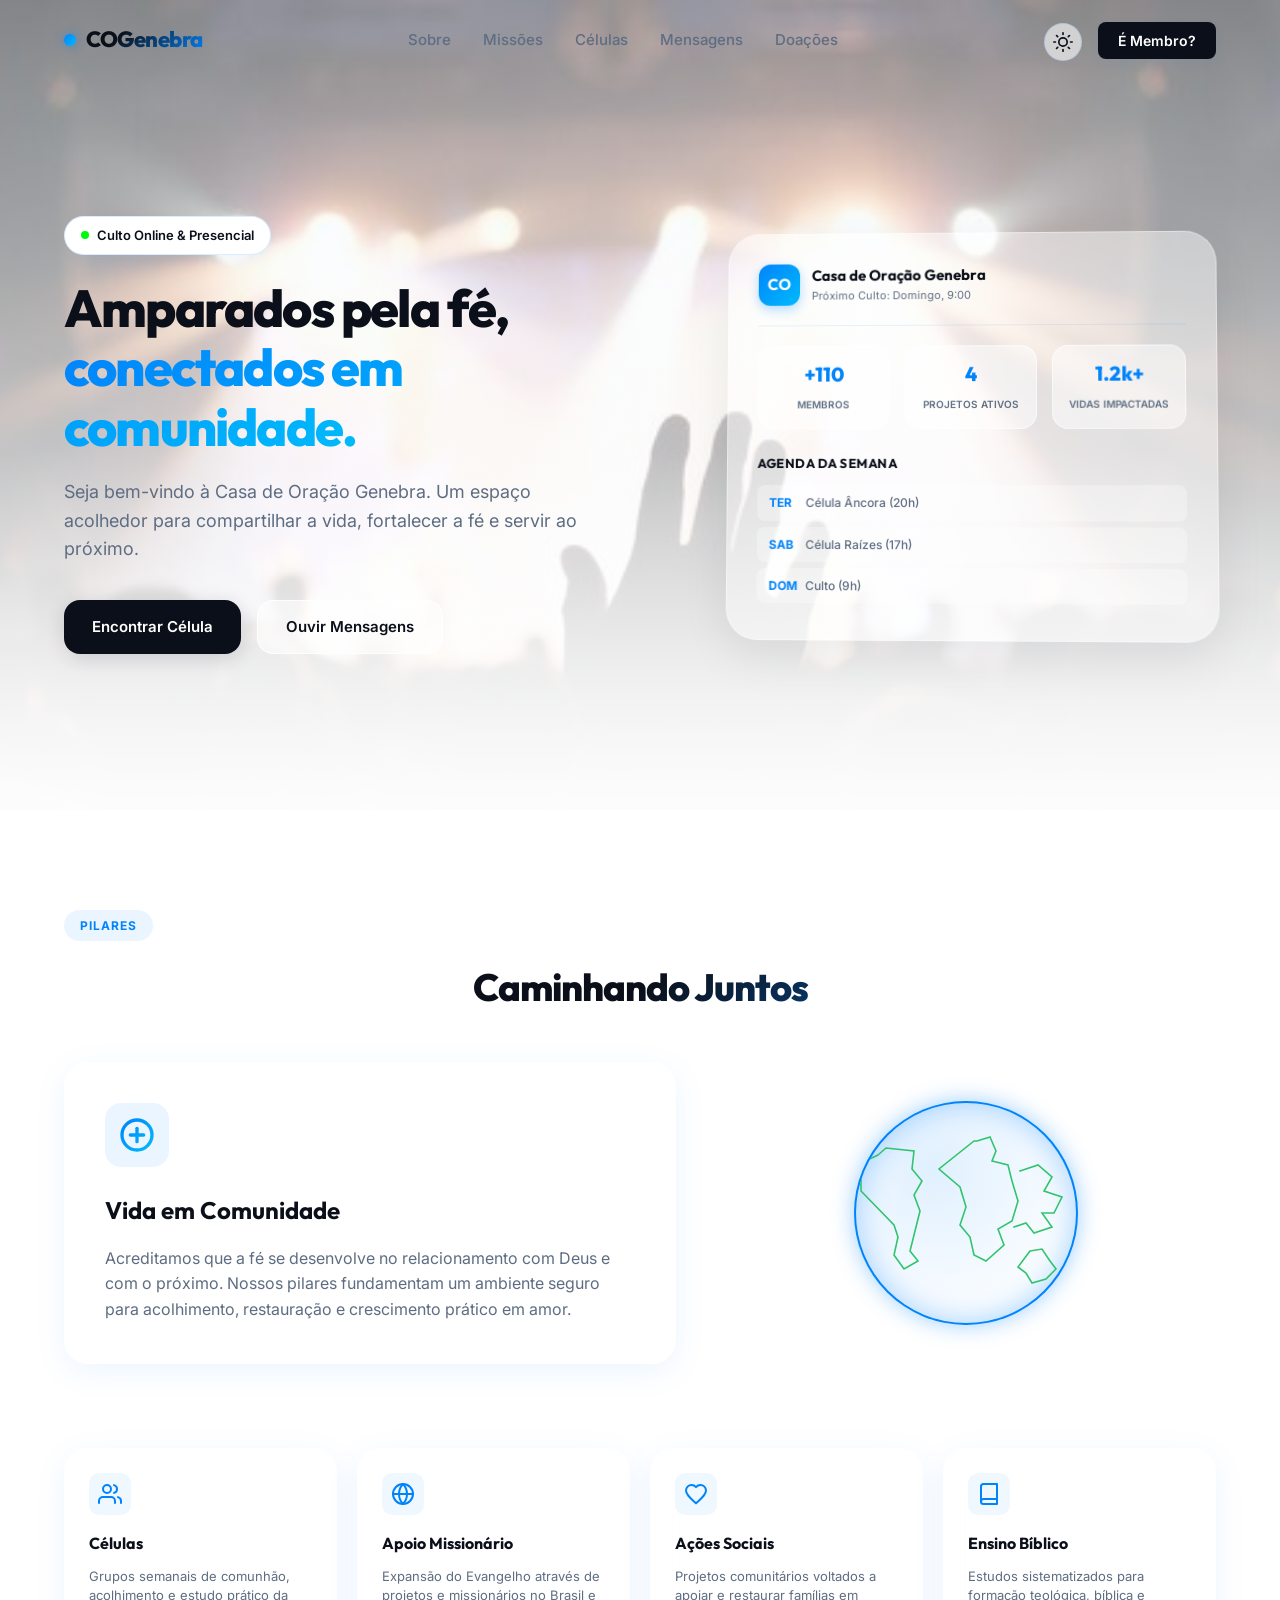
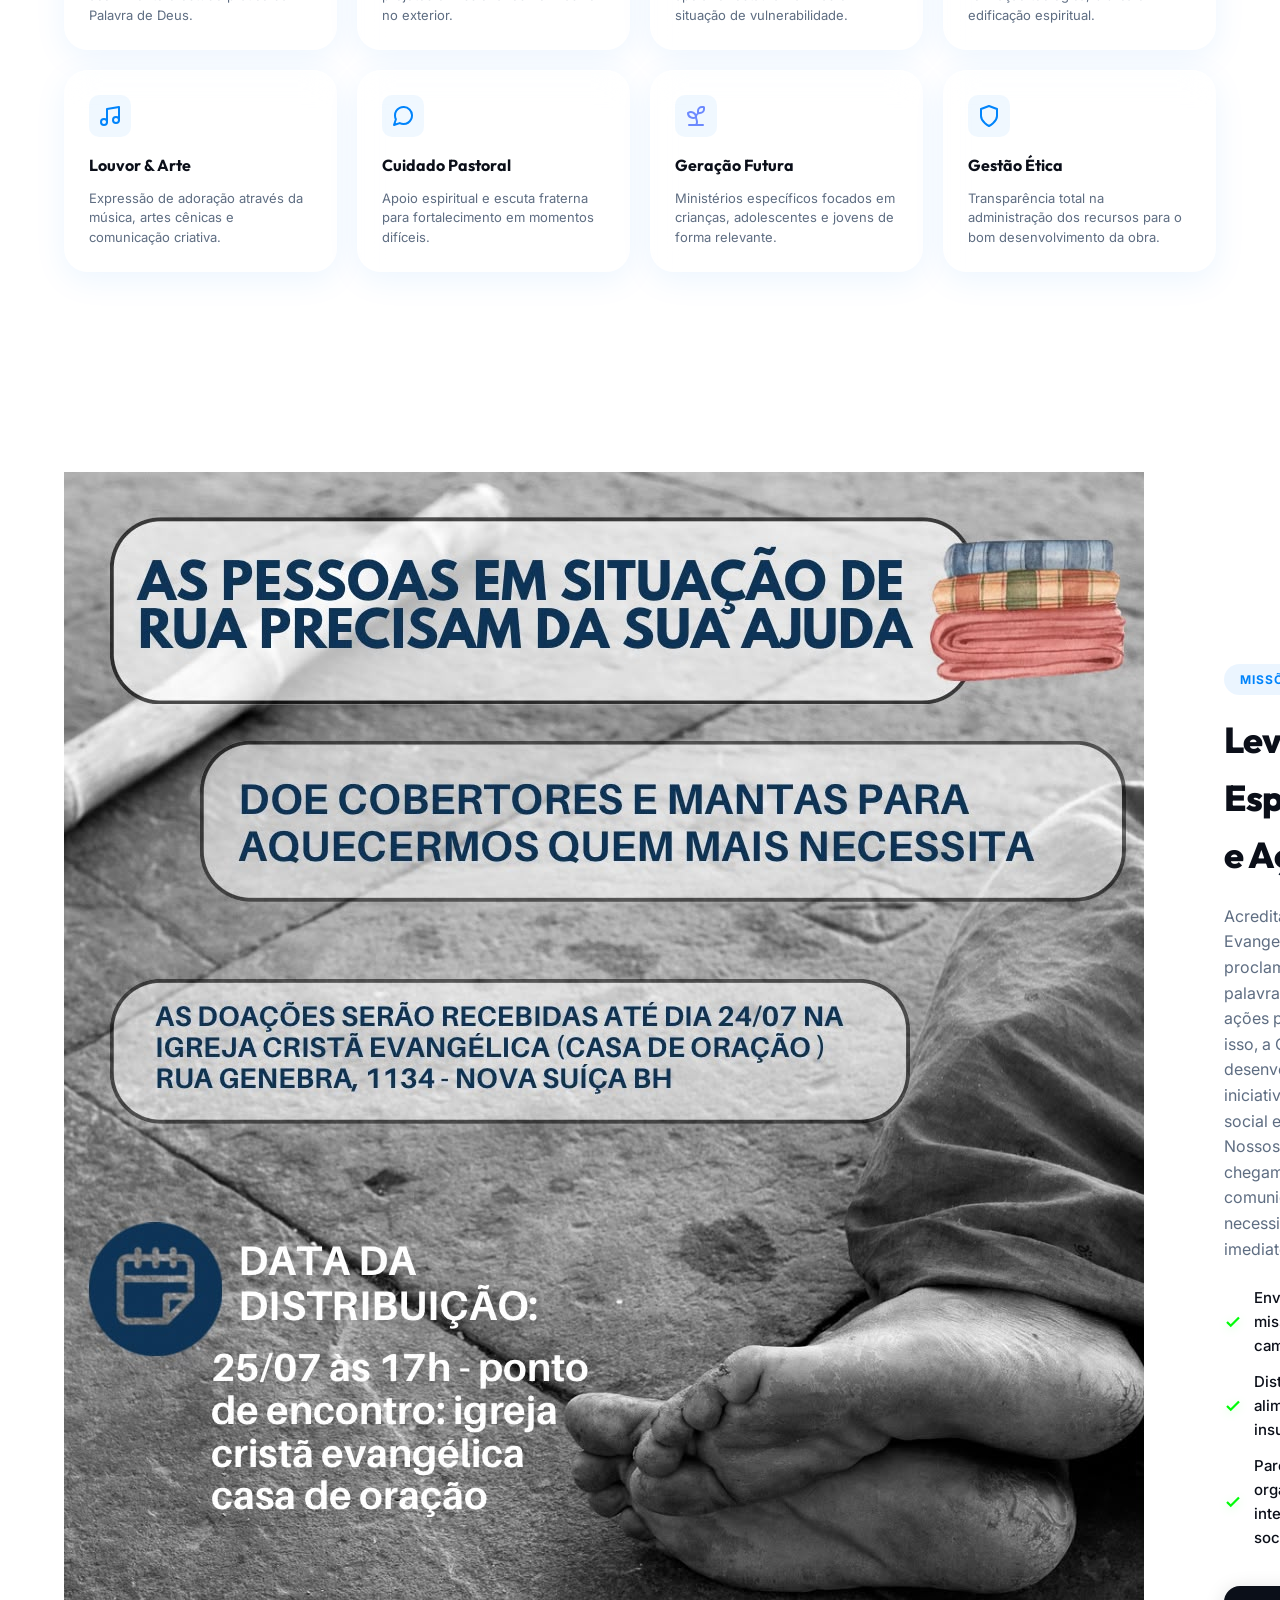
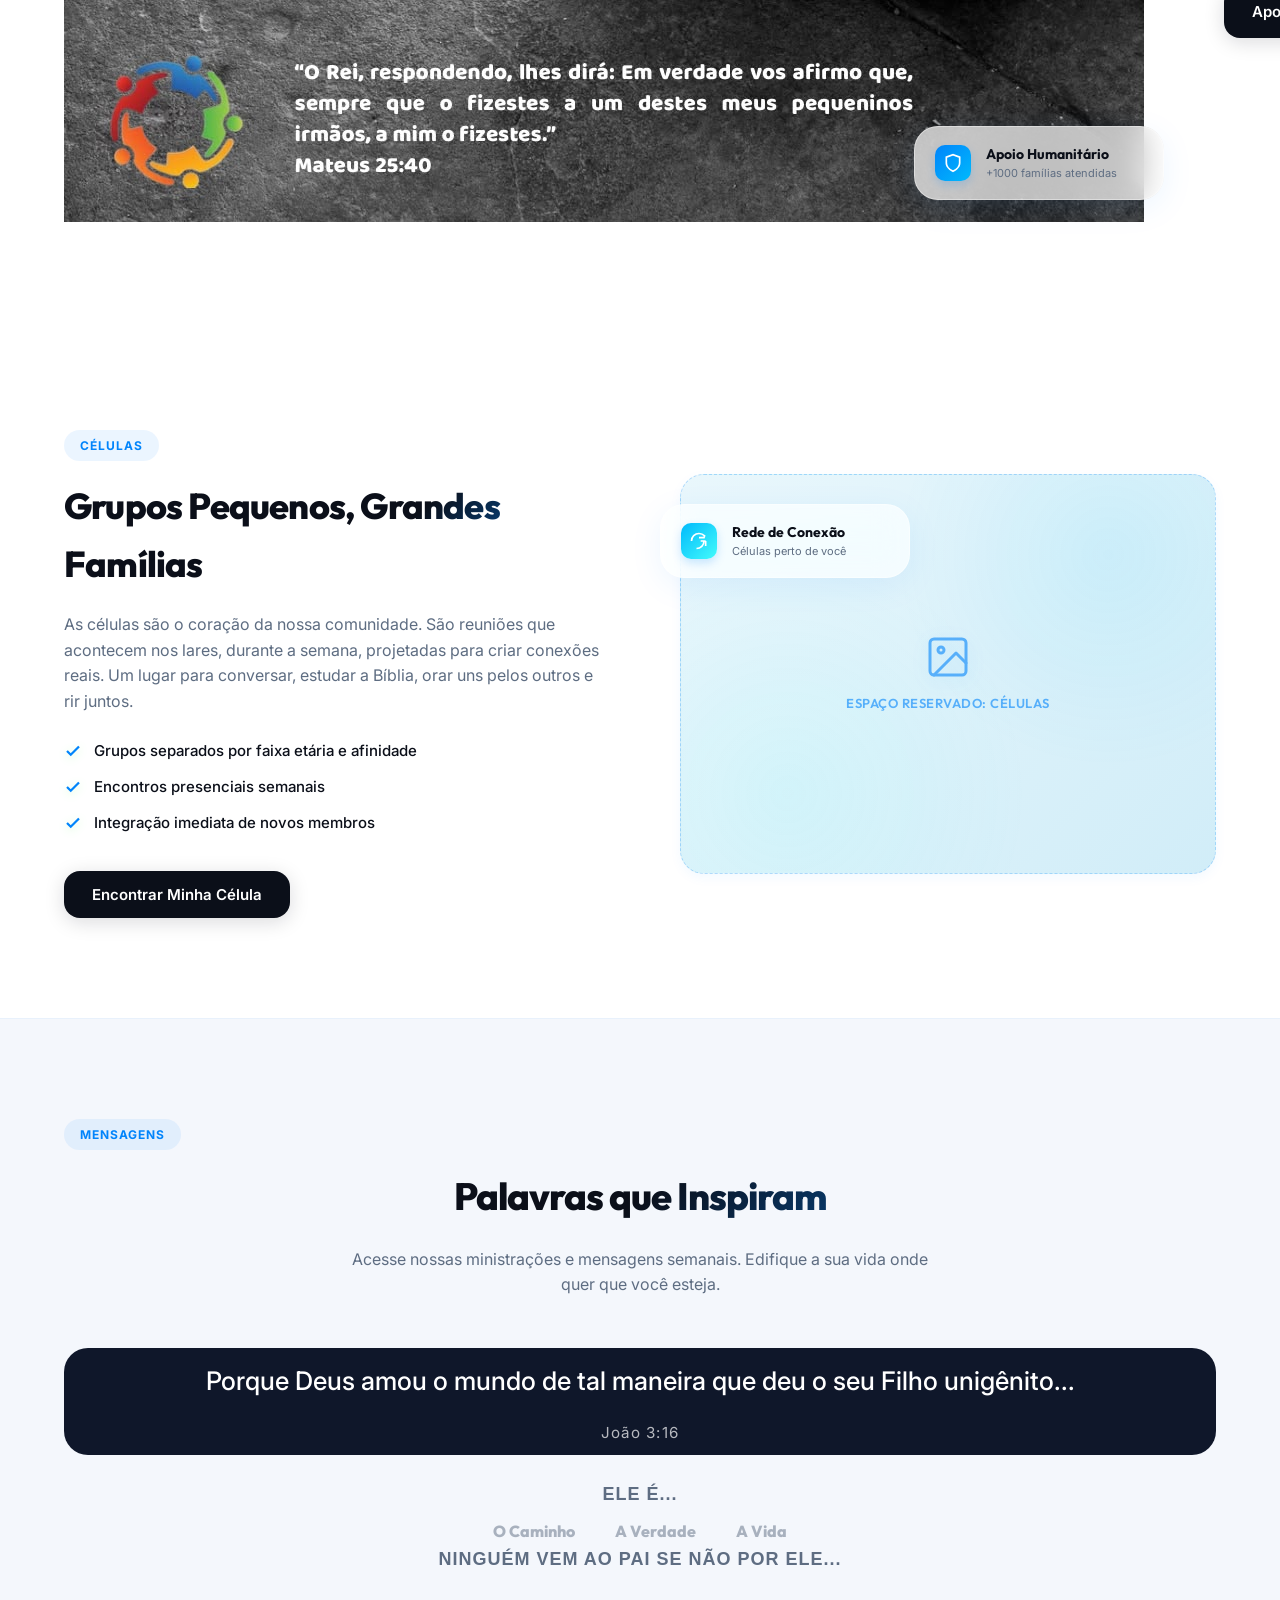
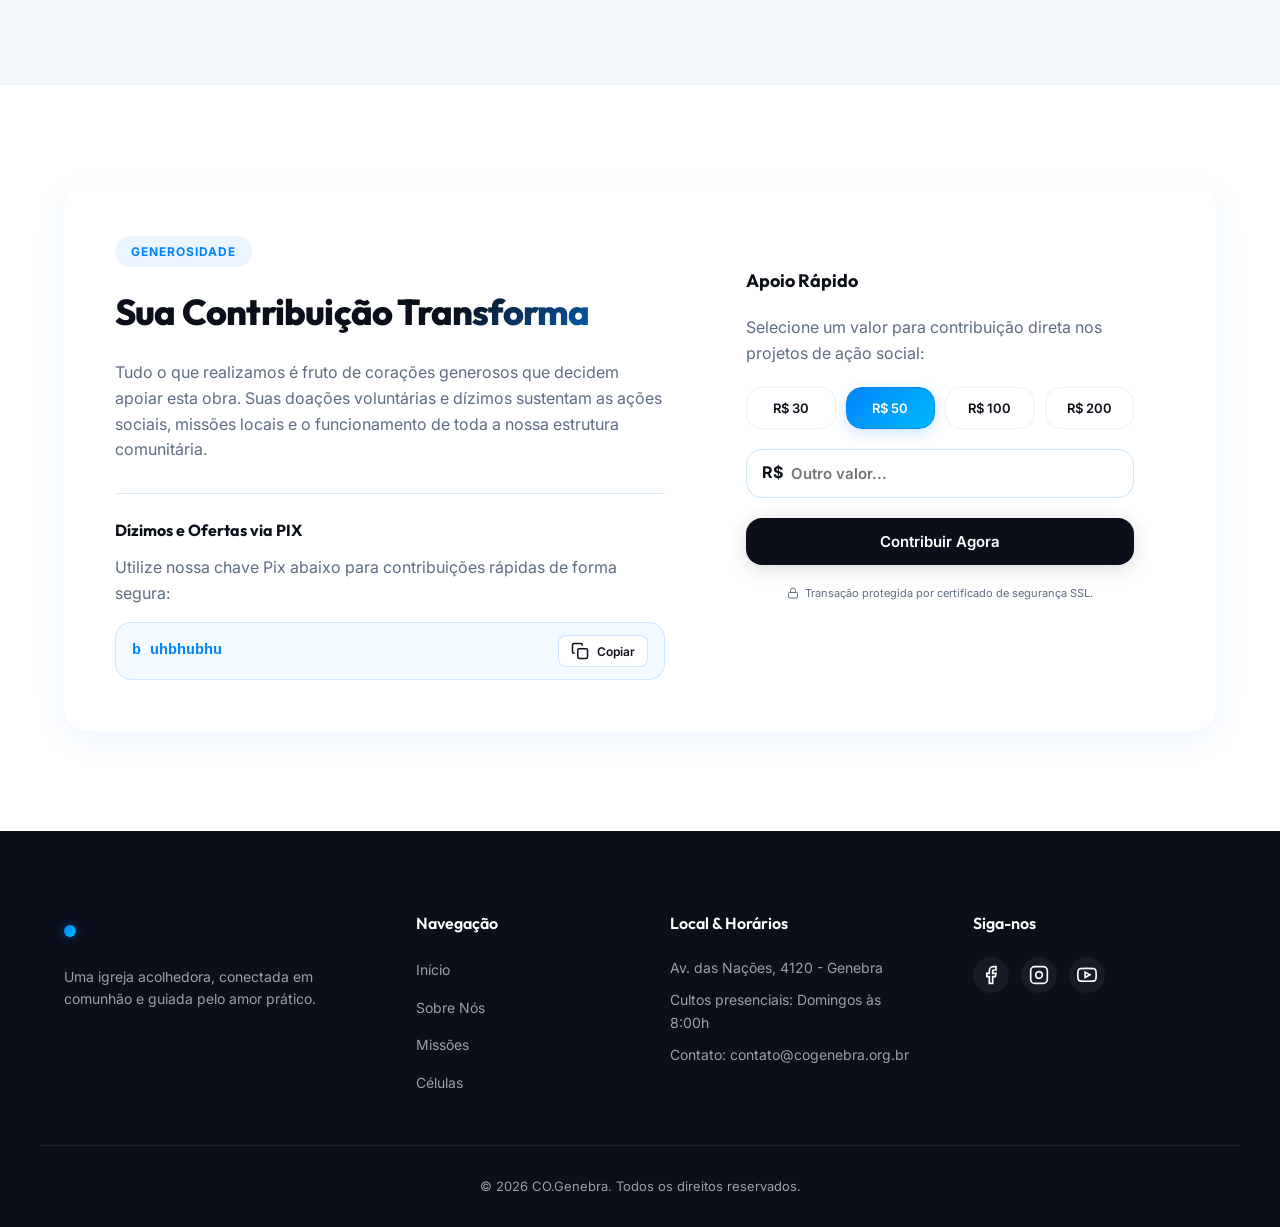
==== commit 1e7000b7: "fix & changes" ====
--- a/html/co_genebra.html
+++ b/html/co_genebra.html
@@ -4,7 +4,7 @@
 <head>
     <meta charset="UTF-8">
     <meta name="viewport" content="width=device-width, initial-scale=1.0">
-    <title>CO.Genebra - Casa de Oração</title>
+    <title>COGenebra - Casa de Oração</title>
     <!-- Google Fonts -->
     <link rel="preconnect" href="https://fonts.googleapis.com">
     <link rel="preconnect" href="https://fonts.gstatic.com" crossorigin>
@@ -24,7 +24,7 @@
         <div class="header-container">
             <a href="#" class="logo">
                 <span class="logo-dot"></span>
-                <h1>CO.Genebra</h1>
+                <h1>COGenebra</h1>
             </a>
             <nav class="nav-menu">
                 <ul>
@@ -93,10 +93,9 @@
                                 <div class="avatar">CO</div>
                                 <div>
                                     <h4>Casa de Oração Genebra</h4>
-                                    <p>Próximo Culto: Domingo, 19:00</p>
+                                    <p>Próximo Culto: Domingo, 9:00</p>
                                 </div>
                             </div>
-                            <span class="status-pill active-glow">Ao Vivo</span>
                         </div>
                         <div class="widget-stats">
                             <div class="stat-card">
@@ -169,23 +168,50 @@
 
                     <!-- Bloco Visual CSS 3D à Direita -->
                     <div class="pilar-visual-container">
-                        <div class="orb-network">
-                            <div class="orb-center">
-                                <svg width="48" height="48" viewBox="0 0 24 24" fill="none"
-                                    xmlns="http://www.w3.org/2000/svg">
-                                    <path d="M12 2L12 22" stroke="var(--accent)" stroke-width="2"
-                                        stroke-linecap="round" />
-                                    <path d="M4 12L20 12" stroke="var(--accent)" stroke-width="2"
-                                        stroke-linecap="round" />
-                                    <circle cx="12" cy="12" r="4" fill="var(--primary)" stroke="var(--accent)"
-                                        stroke-width="2" />
-                                </svg>
-                            </div>
-                            <div class="orb-orbit orbit-1"></div>
-                            <div class="orb-orbit orbit-2"></div>
-                            <div class="orb-satellite sat-1"></div>
-                            <div class="orb-satellite sat-2"></div>
-                            <div class="orb-satellite sat-3"></div>
+                        <div class="earth-globe">
+                            <div class="earth-surface">
+                                <!-- Mapa 1 -->
+                                <div class="earth-map">
+                                    <svg viewBox="0 0 220 220" xmlns="http://www.w3.org/2000/svg">
+                                        <ellipse class="lat-line" cx="110" cy="110" rx="95" ry="30" />
+                                        <ellipse class="lat-line" cx="110" cy="60" rx="70" ry="16" />
+                                        <ellipse class="lat-line" cx="110" cy="160" rx="70" ry="16" />
+                                        <!-- "América" - poligonal -->
+                                        <path class="continent" d="M22,52 L30,45 L58,48 L56,66 L66,78 L58,92 L64,108
+                                  L54,148 L62,158 L48,166 L38,152
+                                 L42,134 L38,122 L5,88 L5,60  Z" />
+                                        <!-- "África / Europa" - poligonal -->
+                                        <path class="continent" d="M121,38 L134,34 L140,48 L136,58 L152,62 L156,78
+                                  L162,98 L156,118 L142,126 L148,142 L130,158
+                                 L118,152 L114,134 L104,122 L110,104 L104,84 L83,66 L118,38 Z" />
+                                        <!-- "Ásia / Oceania" - poligonal -->
+                                        <path class="continent" d="M164,68 L182,62 L196,74 L188,88 L206,94 L198,110
+                                 L186,110 L196,124 L178,130 L170,120 L158,124 L
+                                 L150,94 L164,68 Z" />
+                                        <path class="continent" d="M174,148 L186,146 L194,158 L200,166
+                                 L190,176 L176,180 L170,170 L162,164 L168,156 L174,148 Z" />
+                                    </svg>
+                                </div>
+                                <!-- Mapa 2 (cópia, para o loop ficar contínuo) -->
+                                <div class="earth-map">
+                                    <svg viewBox="0 0 220 220" xmlns="http://www.w3.org/2000/svg">
+                                        <ellipse class="lat-line" cx="110" cy="110" rx="95" ry="30" />
+                                        <ellipse class="lat-line" cx="110" cy="60" rx="70" ry="16" />
+                                        <ellipse class="lat-line" cx="110" cy="160" rx="70" ry="16" />
+                                        <path class="continent" d="M22,52 L30,45 L58,48 L56,66 L66,78 L58,92 L64,108
+                                  L54,148 L62,158 L48,166 L38,152
+                                 L42,134 L38,122 L5,88 L5,60  Z" />
+                                        <path class="continent" d="M121,38 L134,34 L140,48 L136,58 L152,62 L156,78
+                                  L162,98 L156,118 L142,126 L148,142 L130,158
+                                 L118,152 L114,134 L104,122 L110,104 L104,84 L83,66 L118,38 Z" />
+                                        <path class="continent" d="M164,68 L182,62 L196,74 L188,88 L206,94 L198,110
+                                 L186,110 L196,124 L178,130 L170,120 L158,124 L
+                                 L150,94 L164,68 Z" />
+                                        <path class="continent" d="M174,148 L186,146 L194,158 L200,166
+                                 L190,176 L176,180 L170,170 L162,164 L168,156 L174,148 Z" />
+                                    </svg>
+                                </div>
+                            </div>
                         </div>
                     </div>
                 </div>
@@ -203,7 +229,7 @@
                                 <path d="M16 3.13a4 4 0 0 1 0 7.75" />
                             </svg>
                         </div>
-                        <h5>Células nos Lares</h5>
+                        <h5>Células</h5>
                         <p>Grupos semanais de comunhão, acolhimento e estudo prático da Palavra de Deus.</p>
                     </div>
 
@@ -278,14 +304,7 @@
                     <!-- Item 7: Jovens -->
                     <div class="pilar-card glass-card">
                         <div class="pilar-icon">
-                            <svg width="24" height="24" viewBox="0 0 24 24" fill="none" stroke="currentColor"
-                                stroke-width="2" stroke-linecap="round" stroke-linejoin="round">
-                                <path d="M18 8h1a4 4 0 0 1 0 8h-1" />
-                                <path d="M2 8h16v9a4 4 0 0 1-4 4H6a4 4 0 0 1-4-4V8z" />
-                                <path d="M6 1v3" />
-                                <path d="M10 1v3" />
-                                <path d="M14 1v3" />
-                            </svg>
+                            <svg xmlns="http://www.w3.org/2000/svg" width="24" height="24" viewBox="0 0 24 24" fill="none" stroke="#6c89fe" stroke-width="2" stroke-linecap="round" stroke-linejoin="round" class="lucide lucide-sprout-icon lucide-sprout"><path d="M14 9.536V7a4 4 0 0 1 4-4h1.5a.5.5 0 0 1 .5.5V5a4 4 0 0 1-4 4 4 4 0 0 0-4 4c0 2 1 3 1 5a5 5 0 0 1-1 3"/><path d="M4 9a5 5 0 0 1 8 4 5 5 0 0 1-8-4"/><path d="M5 21h14"/></svg>
                         </div>
                         <h5>Geração Futura</h5>
                         <p>Ministérios específicos focados em crianças, adolescentes e jovens de forma relevante.</p>
@@ -312,7 +331,7 @@
                 <!-- Coluna Imagem (Com Placeholder) -->
                 <div class="image-column">
                     <div class="image-placeholder-container">
-                        <!-- Espaço para imagem reservado -->
+                        <!-- Espaço para imagem reservado 
                         <div class="image-placeholder mock-image-missoes">
                             <div class="placeholder-overlay">
                                 <svg width="48" height="48" viewBox="0 0 24 24" fill="none" stroke="currentColor"
@@ -323,7 +342,8 @@
                                 </svg>
                                 <span>Espaço Reservado: Missões</span>
                             </div>
-                        </div>
+                        </div>-->
+                        <img src="../imgs/missao.jpeg" alt="" class="missao-imagem">
                         <!-- Badge flutuante Glassmorphic -->
                         <div class="floating-badge-glass glass-card animate-float">
                             <div class="badge-icon-bg">
@@ -575,7 +595,7 @@
     <!-- Toast de Feedback -->
     <div class="toast" id="copyToast">Chave Pix copiada com sucesso!</div>
 
-    
+
     <!-- Footer -->
     <footer class="main-footer">
         <div class="container footer-grid">
@@ -630,7 +650,7 @@
             </div>
         </div>
         <div class="container footer-bottom">
-            <p>&copy; 2026 CO.Genebra. Todos os direitos reservados. Feito com amor.</p>
+            <p>&copy; 2026 CO.Genebra. Todos os direitos reservados.</p>
         </div>
     </footer>
 
--- a/css/co_genebra.css
+++ b/css/co_genebra.css
@@ -5,19 +5,24 @@
 
 :root {
     /* Cores da Paleta */
-    --primary: #0184fb;      /* Azul principal */
-    --secondary: #00bafc;    /* Ciano secundário */
-    --accent: #43fbfb;       /* Ciano claro brilhante (Celeste) */
-    --green: #00fb08;        /* Verde limão (status ativo) */
-    --black: #0b0f19;        /* Preto azulado profundo para textos e alto contraste */
+    --primary: #0184fb;
+    /* Azul principal */
+    --secondary: #00bafc;
+    /* Ciano secundário */
+    --accent: #43fbfb;
+    /* Ciano claro brilhante (Celeste) */
+    --green: #00fb08;
+    /* Verde limão (status ativo) */
+    --black: #0b0f19;
+    /* Preto azulado profundo para textos e alto contraste */
     --white: #ffffff;
-    
+
     /* Tons Neutros de Apoio */
     --bg-dark-rgb: 11, 15, 25;
     --bg-light: #f4f7fc;
     --text-muted: #5e6d82;
     --border-light: rgba(255, 255, 255, 0.4);
-    
+
     /* Gradientes */
     --grad-primary: linear-gradient(135deg, var(--primary) 0%, var(--secondary) 100%);
     --grad-accent: linear-gradient(135deg, var(--secondary) 0%, var(--accent) 100%);
@@ -27,7 +32,7 @@
     /* Fontes */
     --font-heading: 'Outfit', 'Inter', sans-serif;
     --font-body: 'Inter', sans-serif;
-    
+
     /* Efeitos */
     --radius-sm: 8px;
     --radius-md: 16px;
@@ -37,6 +42,10 @@
     --shadow-md: 0 8px 32px rgba(1, 132, 251, 0.08);
     --shadow-lg: 0 16px 48px rgba(11, 15, 25, 0.08);
     --transition: all 0.4s cubic-bezier(0.16, 1, 0.3, 1);
+
+    
+    --primary_earth: #0184fb;
+    --green_earth: #1fbf5c;
 }
 
 /* ==========================================================================
@@ -45,24 +54,32 @@
 
 [data-theme="dark"] {
     /* Cores de Teste (Slate / Charcoal) */
-    --black: #F0F5F9;        /* Texto principal claro */
-    --white: #000000;        /* Fundo escuro principal (Charcoal) */
+    --black: #F0F5F9;
+    /* Texto principal claro */
+    --white: #000000;
+    /* Fundo escuro principal (Charcoal) */
     --bg-dark-rgb: 240, 245, 249;
-    --bg-light: #52616B;     /* Fundo de apoio (Slate) */
-    --text-muted: #C9D6DF;   /* Texto secundário cinza-azulado */
+    --bg-light: #52616B;
+    /* Fundo de apoio (Slate) */
+    --text-muted: #C9D6DF;
+    /* Texto secundário cinza-azulado */
     --border-light: rgba(201, 214, 223, 0.12);
-    
+
     /* Resgate das cores da Paleta Original no Modo Escuro (Mantidas) */
-    --primary: #0184fb;      /* Azul principal */
-    --secondary: #00bafc;    /* Ciano secundário */
-    --accent: #43fbfb;       /* Ciano claro brilhante (Celeste) */
-    --green: #00fb08;        /* Verde limão (status ativo) */
-    
+    --primary: #0184fb;
+    /* Azul principal */
+    --secondary: #00bafc;
+    /* Ciano secundário */
+    --accent: #43fbfb;
+    /* Ciano claro brilhante (Celeste) */
+    --green: #00fb08;
+    /* Verde limão (status ativo) */
+
     --grad-primary: linear-gradient(135deg, var(--primary) 0%, var(--secondary) 100%);
     --grad-accent: linear-gradient(135deg, var(--secondary) 0%, var(--accent) 100%);
     --grad-bg: linear-gradient(180deg, #52616bb3 0%, #1e2022 100%);
     --grad-placeholder: linear-gradient(135deg, #52616B 0%, #1E2022 100%);
-    
+
     /* Efeitos de sombra adaptados para o fundo escuro com brilho azul sutil */
     --shadow-sm: 0 4px 12px #00000066;
     --shadow-md: 0 8px 32px #0184fb0d;
@@ -70,8 +87,8 @@
 }
 
 /* Transição suave de cores ao alternar o tema */
-body, 
-.main-header, 
+body,
+.main-header,
 .main-header.scrolled,
 .logo h1,
 .btn-secondary,
@@ -91,20 +108,31 @@
 .main-footer,
 .theme-toggle,
 .logo-dot,
-h1, h2, h3, h4, h5, h6, p, a, span, li, button, svg {
-    transition: background-color 0.5s cubic-bezier(0.16, 1, 0.3, 1), 
-                color 0.5s cubic-bezier(0.16, 1, 0.3, 1), 
-                border-color 0.5s cubic-bezier(0.16, 1, 0.3, 1), 
-                box-shadow 0.5s cubic-bezier(0.16, 1, 0.3, 1),
-                backdrop-filter 0.5s cubic-bezier(0.16, 1, 0.3, 1),
-                opacity 0.5s cubic-bezier(0.16, 1, 0.3, 1);
+h1,
+h2,
+h3,
+h4,
+h5,
+h6,
+p,
+a,
+span,
+li,
+button,
+svg {
+    transition: background-color 0.5s cubic-bezier(0.16, 1, 0.3, 1),
+        color 0.5s cubic-bezier(0.16, 1, 0.3, 1),
+        border-color 0.5s cubic-bezier(0.16, 1, 0.3, 1),
+        box-shadow 0.5s cubic-bezier(0.16, 1, 0.3, 1),
+        backdrop-filter 0.5s cubic-bezier(0.16, 1, 0.3, 1),
+        opacity 0.5s cubic-bezier(0.16, 1, 0.3, 1);
 }
 
 /* Ajustes finos de elementos no modo escuro */
 [data-theme="dark"] .hero-bg-container {
     background-color: #1E2022;
-    background-image: 
-        linear-gradient(180deg, #1e2022bf 0%, #1E2022 100%), 
+    background-image:
+        linear-gradient(180deg, #1e2022bf 0%, #1E2022 100%),
         url('../imgs/maxresdefault.jpg');
     /* Mantém as cores originais da imagem de fundo no modo escuro */
 }
@@ -124,16 +152,18 @@
     border-bottom: 1px solid rgba(255, 255, 255, 0.05);
 }
 
-[data-theme="dark"] .glass-card, 
+[data-theme="dark"] .glass-card,
 [data-theme="dark"] .glass-widget {
-    background: rgba(82, 97, 107, 0.22); /* Fundo glass com a cor #52616B translúcida */
+    background: rgba(82, 97, 107, 0.22);
+    /* Fundo glass com a cor #52616B translúcida */
     border: 1px solid rgba(240, 245, 249, 0.08);
 }
 
-[data-theme="dark"] .glass-card:hover, 
+[data-theme="dark"] .glass-card:hover,
 [data-theme="dark"] .glass-widget:hover {
     background: rgba(82, 97, 107, 0.35);
-    border-color: rgba(1, 132, 251, 0.35); /* Brilho sutil azul no hover */
+    border-color: rgba(1, 132, 251, 0.35);
+    /* Brilho sutil azul no hover */
     box-shadow: 0 16px 40px rgba(1, 132, 251, 0.12);
 }
 
@@ -191,7 +221,8 @@
     color: #ffffff;
 }
 
-[data-theme="dark"] .value-btn:hover, [data-theme="dark"] .value-btn.active {
+[data-theme="dark"] .value-btn:hover,
+[data-theme="dark"] .value-btn.active {
     background: var(--grad-primary);
     color: #ffffff;
     border-color: var(--primary);
@@ -235,8 +266,9 @@
     display: flex;
     align-items: center;
     justify-content: center;
-    width: 42px;
-    height: 42px;
+    margin-top: 4px;
+    width: 38px;
+    height: 38px;
     border-radius: 50%;
     background-color: rgba(255, 255, 255, 0.6);
     border: 1px solid rgba(1, 132, 251, 0.15);
@@ -286,7 +318,12 @@
     -webkit-font-smoothing: antialiased;
 }
 
-h1, h2, h3, h4, h5, h6 {
+h1,
+h2,
+h3,
+h4,
+h5,
+h6 {
     font-family: var(--font-heading);
     color: var(--black);
     font-weight: 700;
@@ -330,8 +367,8 @@
     pointer-events: none;
     background-color: var(--bg-light);
     /* Aplicação da imagem maxresdefault.jpg com um gradiente suave para garantir a legibilidade do texto */
-    background-image: 
-        linear-gradient(180deg, rgba(244, 247, 252, 0.5) 0%, rgba(255, 255, 255, 1) 100%), 
+    background-image:
+        linear-gradient(180deg, rgba(244, 247, 252, 0.5) 0%, rgba(255, 255, 255, 1) 100%),
         url('../imgs/maxresdefault.jpg');
     background-size: cover;
     background-position: center;
@@ -599,14 +636,14 @@
 
 /* Gradientes customizados para cada placeholder para dar textura moderna */
 .mock-image-missoes {
-    background-image: 
+    background-image:
         radial-gradient(circle at 10% 20%, rgba(1, 132, 251, 0.08) 0%, transparent 40%),
         radial-gradient(circle at 90% 80%, rgba(67, 251, 251, 0.1) 0%, transparent 45%),
         linear-gradient(135deg, #eef3fc 0%, #d8e5f8 100%);
 }
 
 .mock-image-celulas {
-    background-image: 
+    background-image:
         radial-gradient(circle at 80% 20%, rgba(0, 186, 252, 0.08) 0%, transparent 40%),
         radial-gradient(circle at 20% 80%, rgba(67, 251, 251, 0.08) 0%, transparent 45%),
         linear-gradient(135deg, #e9f7fc 0%, #d1edf8 100%);
@@ -703,10 +740,12 @@
         transform: scale(0.95);
         box-shadow: 0 0 0 0 rgba(0, 251, 8, 0.7);
     }
+
     70% {
         transform: scale(1);
         box-shadow: 0 0 0 8px rgba(0, 251, 8, 0);
     }
+
     100% {
         transform: scale(0.95);
         box-shadow: 0 0 0 0 rgba(0, 251, 8, 0);
@@ -952,90 +991,73 @@
     height: 350px;
 }
 
-.orb-network {
+/* Globo: o círculo externo fica fixo, representando o contorno do planeta */
+.earth-globe {
     position: relative;
     width: 220px;
     height: 220px;
-}
-
-.orb-center {
+    border-radius: 50%;
+    overflow: hidden;
+    background: radial-gradient(circle at 35% 30%, rgba(1, 132, 251, 0.12), rgba(1, 132, 251, 0.02) 70%);
+    box-shadow:
+        0 0 0 2px var(--primary_earth),
+        0 0 25px rgba(1, 132, 251, 0.45),
+        inset 0 0 30px rgba(1, 132, 251, 0.35);
+}
+
+/* Camada que gira, contendo os "continentes" verdes */
+.earth-surface {
     position: absolute;
-    top: 50%;
-    left: 50%;
-    transform: translate(-50%, -50%);
-    width: 70px;
-    height: 70px;
-    border-radius: 50%;
-    background-color: var(--white);
-    box-shadow: 0 10px 30px rgba(1, 132, 251, 0.3);
-    display: flex;
-    align-items: center;
-    justify-content: center;
-    z-index: 3;
-}
-
-.orb-orbit {
-    position: absolute;
-    top: 50%;
-    left: 50%;
-    transform: translate(-50%, -50%);
-    border: 1px dashed rgba(0, 186, 252, 0.3);
-    border-radius: 50%;
-    z-index: 1;
-}
-
-.orbit-1 {
-    width: 140px;
-    height: 140px;
-    animation: rotateCW 12s linear infinite;
-}
-
-.orbit-2 {
+    top: 0;
+    left: 0;
+    width: 200%;
+    height: 100%;
+    display: flex;
+    animation: spinEarth 14s linear infinite;
+}
+
+/* Duplicamos o mapa lado a lado para criar um loop de rotação contínuo */
+.earth-map {
     width: 220px;
     height: 220px;
-    animation: rotateCCW 20s linear infinite;
-}
-
-.orb-satellite {
-    position: absolute;
-    width: 12px;
-    height: 12px;
-    border-radius: 50%;
-    z-index: 2;
-}
-
-.sat-1 {
-    background-color: var(--primary);
-    box-shadow: 0 0 10px var(--primary);
-    top: 15px;
-    left: 50%;
-    margin-left: -6px;
-    animation: satOrbit1 12s linear infinite;
-}
-
-.sat-2 {
-    background-color: var(--accent);
-    box-shadow: 0 0 10px var(--accent);
-    bottom: 25px;
-    right: 15px;
-    animation: satOrbit2 20s linear infinite;
-}
-
-.sat-3 {
-    background-color: var(--green);
-    box-shadow: 0 0 8px var(--green);
-    top: 60px;
-    left: 0;
-}
-
-@keyframes rotateCW {
-    from { transform: translate(-50%, -50%) rotate(0deg); }
-    to { transform: translate(-50%, -50%) rotate(360deg); }
-}
-
-@keyframes rotateCCW {
-    from { transform: translate(-50%, -50%) rotate(0deg); }
-    to { transform: translate(-50%, -50%) rotate(-360deg); }
+    flex-shrink: 0;
+}
+
+.earth-map svg {
+    width: 100%;
+    height: 100%;
+    display: block;
+}
+
+.continent {
+    fill: none;
+    stroke: var(--green_earth);
+    stroke-width: 1.6;
+    stroke-linejoin: miter;
+    stroke-linecap: square;
+    opacity: 0.9;
+}
+
+.lat-line {
+    fill: none;
+    stroke-width: 0.6;
+    opacity: 0.25;
+}
+
+@keyframes spinEarth {
+    from {
+        transform: translateX(0);
+    }
+
+    to {
+        transform: translateX(-220px);
+    }
+}
+
+@media (prefers-reduced-motion: reduce) {
+    .earth-surface {
+        animation: none;
+    }
 }
 
 /* Grid de 8 diferenciais */
@@ -1185,9 +1207,17 @@
 }
 
 @keyframes float {
-    0% { transform: translateY(0px); }
-    50% { transform: translateY(-10px); }
-    100% { transform: translateY(0px); }
+    0% {
+        transform: translateY(0px);
+    }
+
+    50% {
+        transform: translateY(-10px);
+    }
+
+    100% {
+        transform: translateY(0px);
+    }
 }
 
 /* ==========================================================================
@@ -1214,62 +1244,64 @@
     overflow: hidden;
 }
 
-     /*carrousel novo*/
+/*carrousel novo*/
 .verse-carousel {
-  width: 100%;
-  margin: auto;
-  overflow: hidden;
-  border-radius: 24px;
-  padding: 2rem;
-  background: #0f172a;
-  transition: background 700ms ease;
+    width: 100%;
+    padding: 10px 0 10px 0;
+    overflow: hidden;
+    border-radius: 24px;
+    background: #0f172a;
+    transition: background 700ms ease;
+    box-sizing: border-box;
 }
 
 .verse-track {
-  display: flex;
-  transition: transform 600ms cubic-bezier(.22,.61,.36,1);
+    display: flex;
+    width: 100%;
+    transition: transform 600ms cubic-bezier(.22, .61, .36, 1);
 }
 
 .verse-slide {
-  min-width: 100%;
-  flex-shrink: 0;
-  text-align: center;
-  opacity: .35;
-  transform: scale(.96);
-  transition:
-    opacity 600ms ease,
-    transform 600ms ease;
+    width: 100%;
+    min-width: 100%;
+    flex-shrink: 0;
+    box-sizing: border-box;
+    text-align: center;
+    opacity: .35;
+    transform: scale(.96);
+    transition:
+        opacity 600ms ease,
+        transform 600ms ease;
 }
 
 .verse-slide.active {
-  opacity: 1;
-  transform: scale(1);
+    opacity: 1;
+    transform: scale(1);
 }
 
 .verse-slide p {
-  color: white;
-  font-size: clamp(1.1rem, 2vw, 1.7rem);
-  line-height: 1.8;
-  margin-bottom: 1rem;
-  font-weight: 500;
+    color: white;
+    font-size: clamp(1.1rem, 2vw, 1.7rem);
+    line-height: 1.8;
+    margin-bottom: 1rem;
+    font-weight: 500;
 }
 
 .verse-slide span {
-  color: rgba(255,255,255,.7);
-  font-size: .95rem;
-  letter-spacing: .08em;
+    color: rgba(255, 255, 255, .7);
+    font-size: .95rem;
+    letter-spacing: .08em;
 }
 
 @media (max-width: 768px) {
-  .verse-carousel {
-    padding: 1.5rem;
-    border-radius: 20px;
-  }
-
-  .verse-slide p {
-    font-size: 1rem;
-    line-height: 1.7;
-  }
+    .verse-carousel {
+        padding: 1.5rem;
+    }
+
+    .verse-slide p {
+        font-size: 1rem;
+        line-height: 1.7;
+    }
 }
 
 /*Não tire isso*/
@@ -1313,7 +1345,7 @@
 }
 
 .partner-item:hover {
-    cursor:grab;
+    cursor: grab;
     opacity: 0.95;
     color: var(--primary);
 }
@@ -1414,7 +1446,8 @@
     transition: var(--transition);
 }
 
-.value-btn:hover, .value-btn.active {
+.value-btn:hover,
+.value-btn.active {
     background: var(--grad-primary);
     color: var(--white);
     border-color: var(--primary);
@@ -1467,8 +1500,10 @@
    ========================================================================== */
 
 .main-footer {
-    background-color: #0b0f19; /* Fundo preto fixo */
-    color: rgba(255, 255, 255, 0.6); /* Texto cinza claro fixo */
+    background-color: #0b0f19;
+    /* Fundo preto fixo */
+    color: rgba(255, 255, 255, 0.6);
+    /* Texto cinza claro fixo */
     padding: 80px 0 30px;
     position: relative;
     z-index: 10;
@@ -1482,7 +1517,8 @@
 }
 
 .footer-brand .logo h1 {
-    background: linear-gradient(135deg, #ffffff 30%, var(--accent) 100%); /* Fundo branco/celeste fixo */
+    background: linear-gradient(135deg, #ffffff 30%, var(--accent) 100%);
+    /* Fundo branco/celeste fixo */
     -webkit-background-clip: text;
     -webkit-text-fill-color: transparent;
 }
@@ -1493,7 +1529,8 @@
 }
 
 .footer-grid h4 {
-    color: #ffffff; /* Título h4 sempre branco */
+    color: #ffffff;
+    /* Título h4 sempre branco */
     font-size: 16px;
     margin-bottom: 20px;
     font-weight: 600;
@@ -1528,7 +1565,8 @@
     height: 36px;
     border-radius: 50%;
     background-color: rgba(255, 255, 255, 0.05);
-    color: #ffffff; /* Ícones sempre brancos */
+    color: #ffffff;
+    /* Ícones sempre brancos */
     display: flex;
     align-items: center;
     justify-content: center;
@@ -1730,42 +1768,42 @@
         gap: 50px;
         text-align: center;
     }
-    
+
     .hero-content {
         align-items: center;
     }
-    
+
     .hero-subtitle {
         max-width: 100%;
     }
-    
+
     .pilares-main {
         grid-template-columns: 1fr;
         gap: 30px;
     }
-    
+
     .pilares-grid {
         grid-template-columns: repeat(2, 1fr);
     }
-    
+
     .split-grid {
         grid-template-columns: 1fr;
         gap: 40px;
     }
-    
+
     .split-grid.reversed .image-column {
         order: 0;
     }
-    
+
     .split-grid.reversed .text-column {
         order: 0;
     }
-    
+
     .doacoes-card {
         grid-template-columns: 1fr;
         padding: 30px;
     }
-    
+
     .footer-grid {
         grid-template-columns: repeat(2, 1fr);
         gap: 40px;
@@ -1776,7 +1814,14 @@
     .main-header {
         height: 70px;
     }
-    
+
+
+    .theme-toggle {
+        width: 38px;
+        height: 38px;
+        margin-left: 120px;
+    }
+
     .nav-menu {
         position: fixed;
         top: 0;
@@ -1785,80 +1830,81 @@
         max-width: 300px;
         height: 100vh;
         background-color: var(--white);
-        box-shadow: -10px 0 30px rgba(11, 15, 25, 0.05);
+        box-shadow: -10px 0 30px #0b0f190d;
         padding: 100px 30px;
         transition: var(--transition);
         z-index: 100;
     }
-    
+
     .nav-menu.active {
         right: 0;
     }
-    
+
     .nav-menu ul {
         flex-direction: column;
         align-items: flex-start;
         gap: 24px;
     }
-    
+
     .nav-menu a {
         font-size: 18px;
         font-weight: 600;
     }
-    
+
     .header-actions {
         /* Mantém visível para o botão do tema */
     }
-    
+
     .btn-member {
-        display: none; /* Esconde apenas o botão de membro no mobile */
-    }
-    
+        display: none;
+        /* Esconde apenas o botão de membro no mobile */
+    }
+
     .mobile-menu-btn {
         display: flex;
     }
-    
+
     .mobile-menu-btn.active span:nth-child(1) {
         transform: translateY(8px) rotate(45deg);
     }
-    
+
     .mobile-menu-btn.active span:nth-child(2) {
         opacity: 0;
     }
-    
+
     .mobile-menu-btn.active span:nth-child(3) {
         transform: translateY(-8px) rotate(-45deg);
     }
-    
+
     .hero-title {
         font-size: 38px;
         letter-spacing: -1px;
     }
-    
+
     .section-title {
         font-size: 30px;
     }
-    
+
     .section-title-left {
         font-size: 28px;
     }
-    
+
     .image-placeholder {
         height: 280px;
     }
-    
+
     .video-thumbnail {
         height: 250px;
     }
-    
+
     .player-visualizer-container {
         height: 250px;
     }
-    
+
     .modal-grid {
         grid-template-columns: 1fr;
     }
-    
+
     .modal-content {
         padding: 30px 20px;
     }
@@ -1869,26 +1915,26 @@
         flex-direction: column;
         width: 100%;
     }
-    
+
     .btn {
         width: 100%;
     }
-    
+
     .pilares-grid {
         grid-template-columns: 1fr;
     }
-    
+
     .value-selectors {
         grid-template-columns: repeat(2, 1fr);
     }
-    
+
     .footer-grid {
         grid-template-columns: 1fr;
     }
-    
+
     .pix-copy-box {
         flex-direction: column;
         gap: 12px;
         text-align: center;
     }
-}
+}
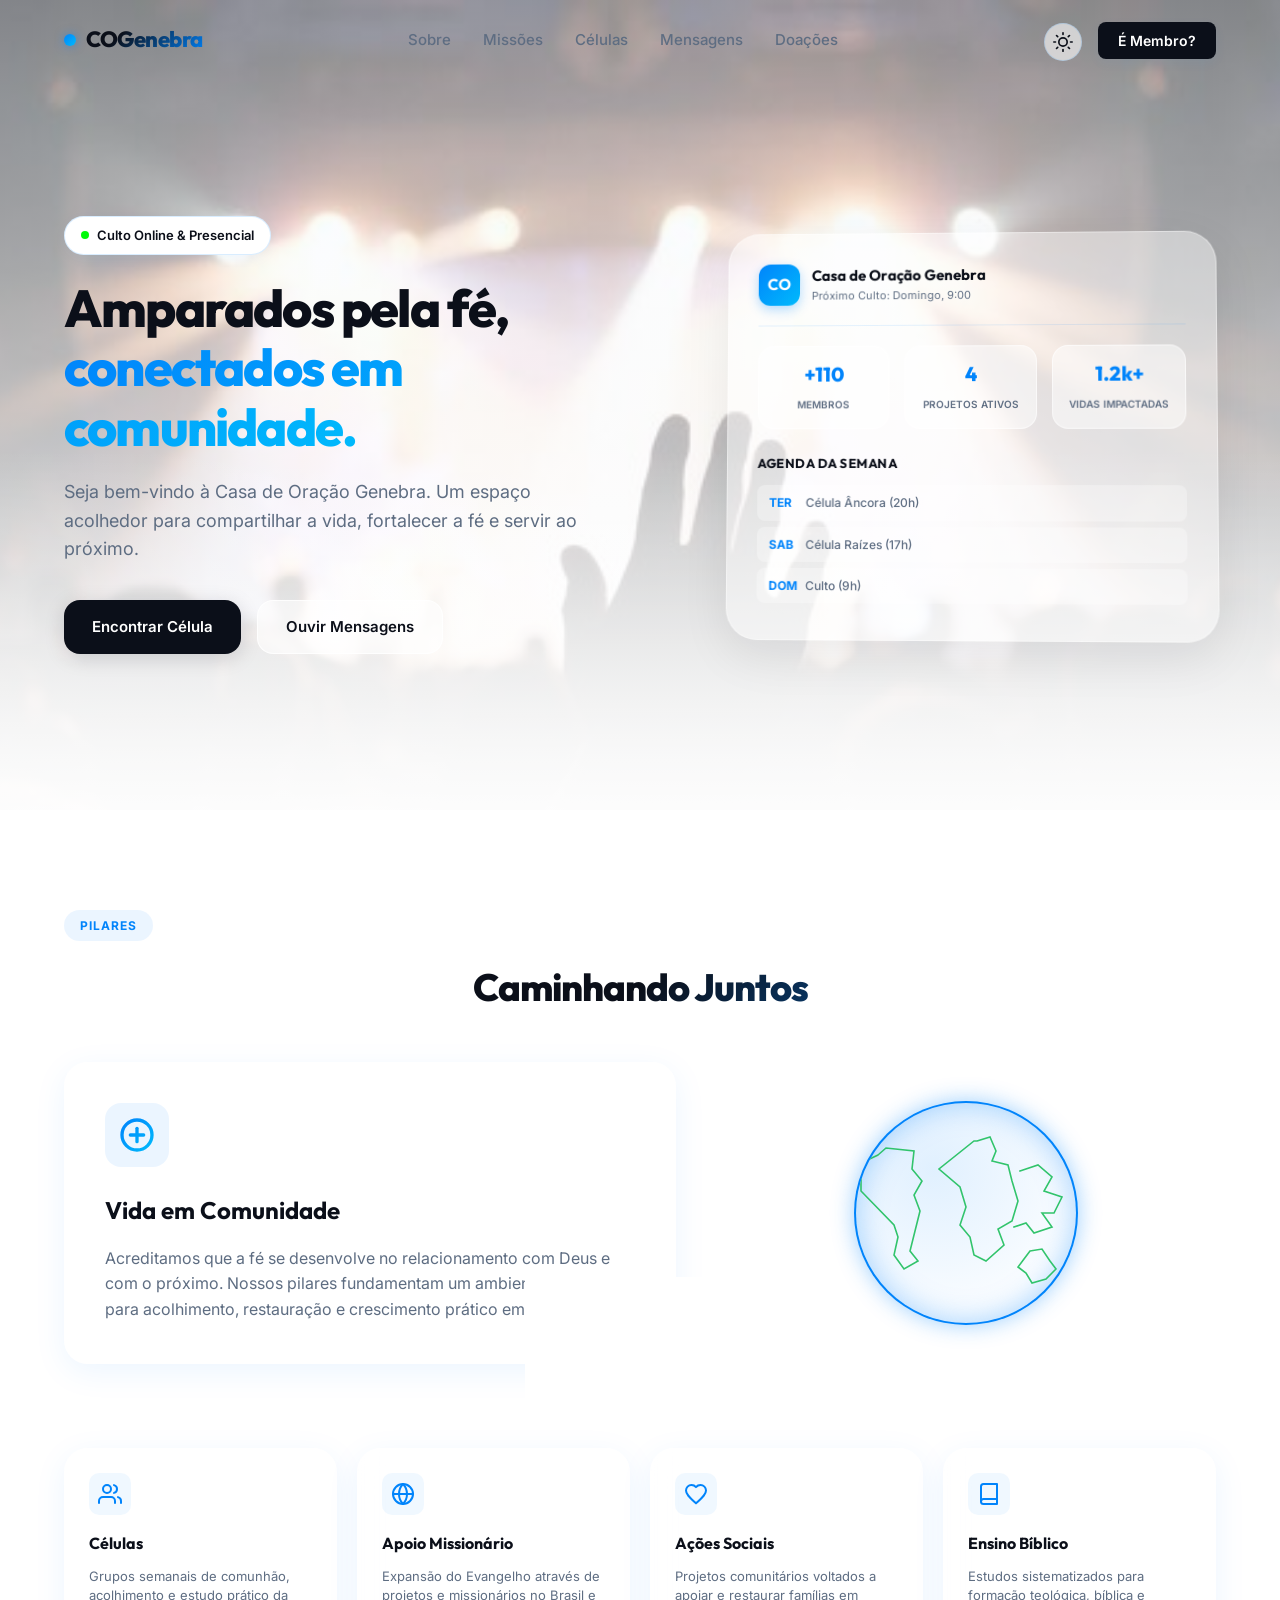
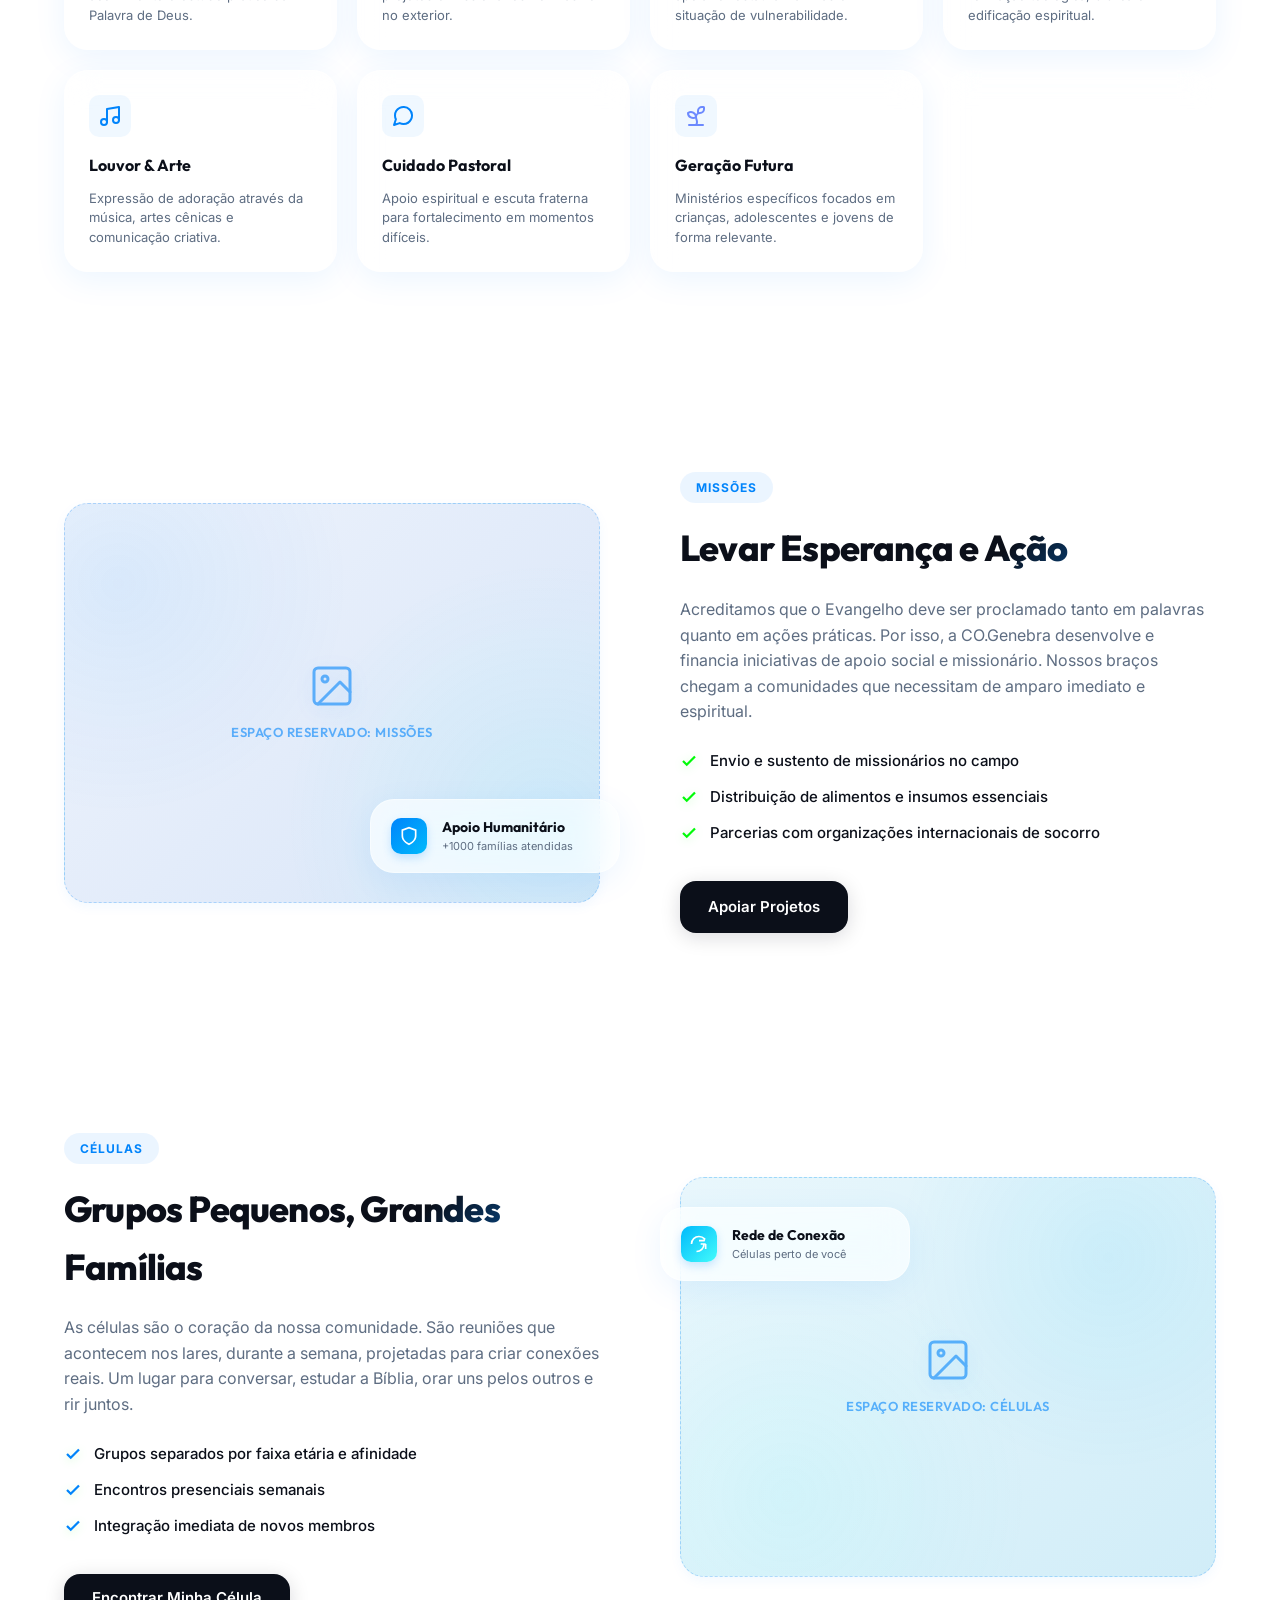
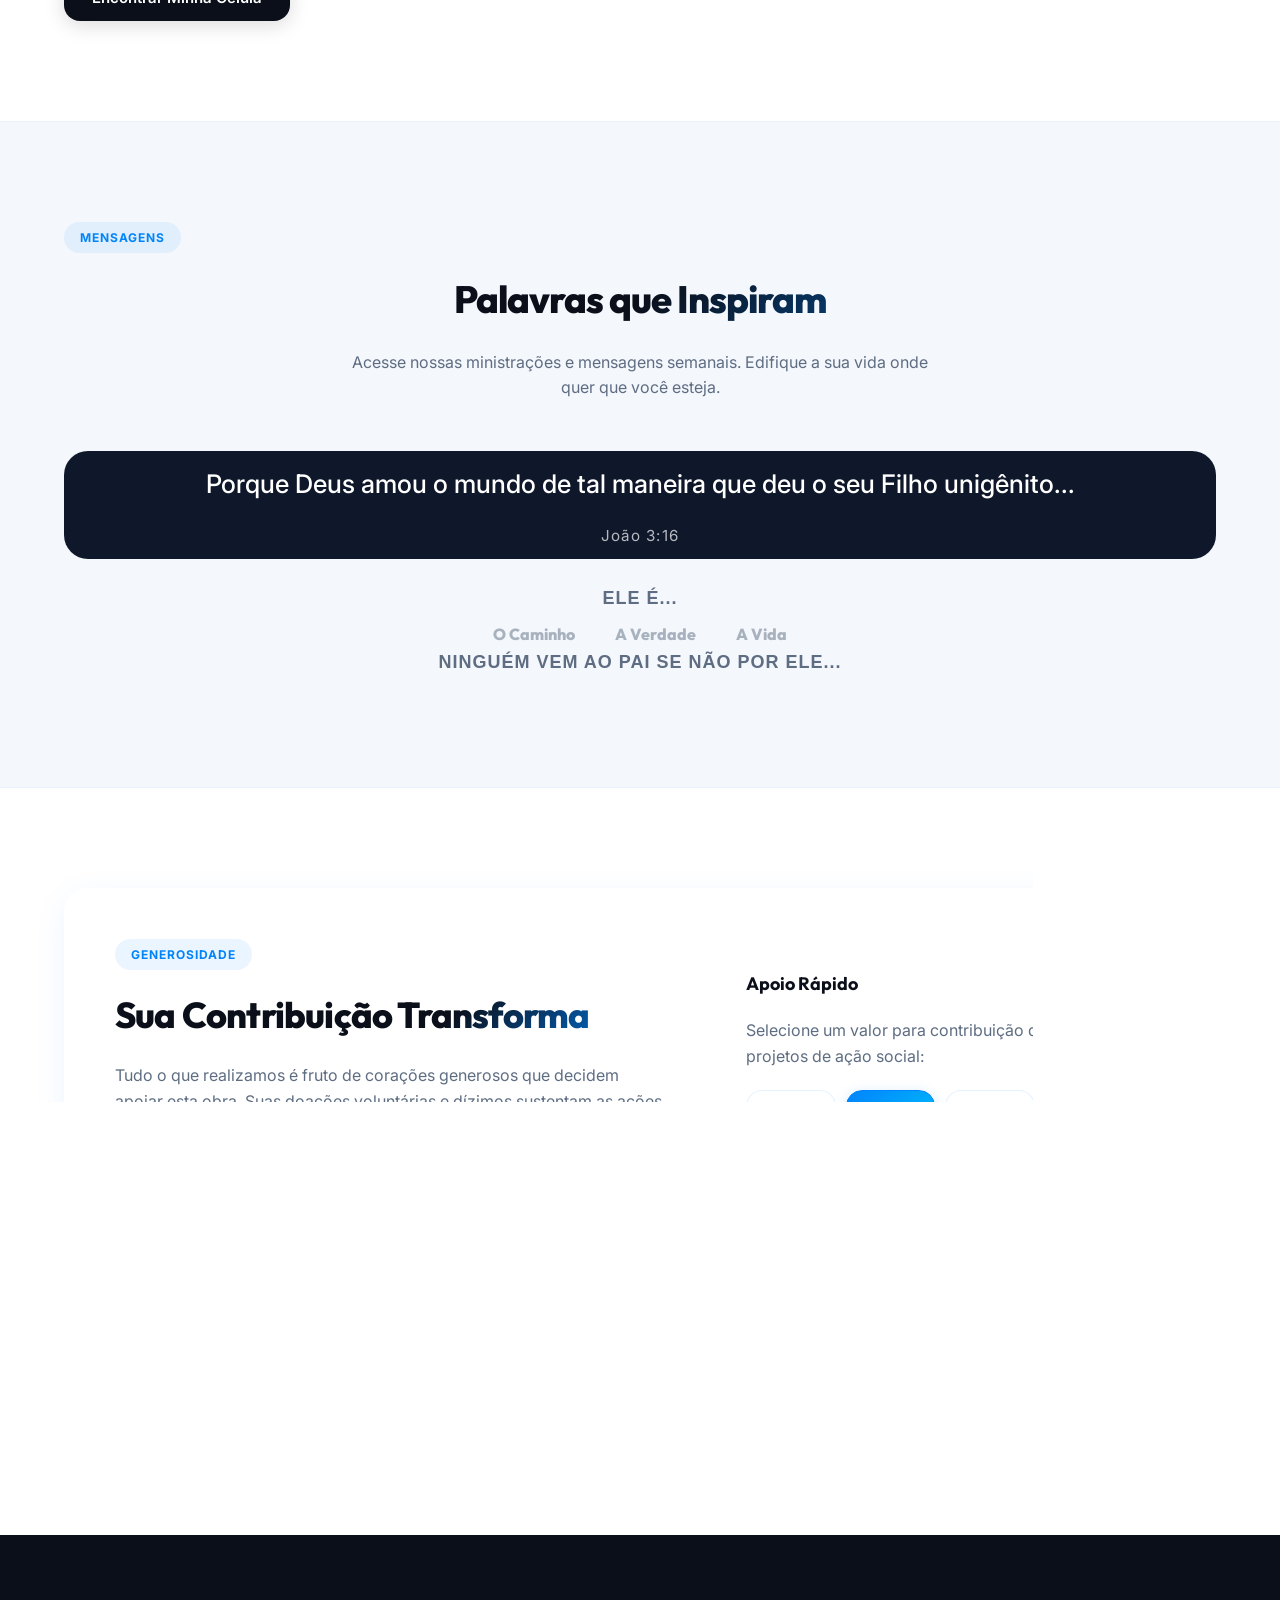
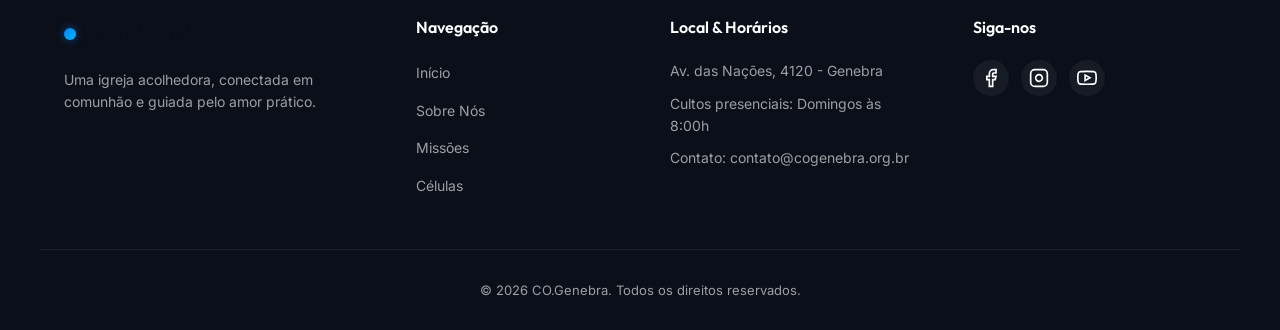
==== commit 1457752d: "tempfix" ====
--- a/html/co_genebra.html
+++ b/html/co_genebra.html
@@ -331,7 +331,7 @@
                 <!-- Coluna Imagem (Com Placeholder) -->
                 <div class="image-column">
                     <div class="image-placeholder-container">
-                        <!-- Espaço para imagem reservado 
+                        <!-- Espaço para imagem reservado -->
                         <div class="image-placeholder mock-image-missoes">
                             <div class="placeholder-overlay">
                                 <svg width="48" height="48" viewBox="0 0 24 24" fill="none" stroke="currentColor"
@@ -342,8 +342,8 @@
                                 </svg>
                                 <span>Espaço Reservado: Missões</span>
                             </div>
-                        </div>-->
-                        <img src="../imgs/missao.jpeg" alt="" class="missao-imagem">
+                        </div>
+                        <!--<img src="../imgs/missao.jpeg" alt="" class="missao-imagem">-->
                         <!-- Badge flutuante Glassmorphic -->
                         <div class="floating-badge-glass glass-card animate-float">
                             <div class="badge-icon-bg">
--- a/css/co_genebra.css
+++ b/css/co_genebra.css
@@ -309,6 +309,10 @@
     scroll-behavior: smooth;
 }
 
+html {
+    overflow-x: hidden;
+}
+
 body {
     font-family: var(--font-body);
     background-color: var(--white);
@@ -346,11 +350,17 @@
     list-style: none;
 }
 
+img,
+video {
+    max-width: 100%;
+    height: auto;
+}
+
 .container {
     width: 100%;
     max-width: 1200px;
     margin: 0 auto;
-    padding: 0 24px;
+    padding: 0 clamp(16px, 4vw, 24px);
 }
 
 /* ==========================================================================
@@ -363,6 +373,7 @@
     left: 0;
     width: 100%;
     height: 100vh;
+    height: 100svh;
     z-index: -2;
     pointer-events: none;
     background-color: var(--bg-light);
@@ -418,7 +429,7 @@
     width: 100%;
     max-width: 1200px;
     margin: 0 auto;
-    padding: 0 24px;
+    padding: 0 clamp(16px, 4vw, 24px);
     display: flex;
     align-items: center;
     justify-content: space-between;
@@ -450,7 +461,7 @@
 .nav-menu ul {
     display: flex;
     align-items: center;
-    gap: 32px;
+    gap: clamp(18px, 3vw, 32px);
 }
 
 .nav-menu a {
@@ -560,7 +571,7 @@
 }
 
 .section-title {
-    font-size: 38px;
+    font-size: clamp(30px, 5vw, 38px);
     font-weight: 800;
     letter-spacing: -1px;
     text-align: center;
@@ -571,7 +582,7 @@
 }
 
 .section-title-left {
-    font-size: 36px;
+    font-size: clamp(28px, 5vw, 36px);
     font-weight: 800;
     letter-spacing: -0.8px;
     margin-bottom: 20px;
@@ -632,6 +643,15 @@
     overflow: hidden;
     box-shadow: var(--shadow-sm);
     transition: var(--transition);
+}
+.missao-imagem {
+    display: block;
+    width: 100%;
+    height: 400px;
+    object-fit: contain;
+    border-radius: var(--radius-lg);
+    box-shadow: var(--shadow-sm);
+    background: var(--grad-placeholder);
 }
 
 /* Gradientes customizados para cada placeholder para dar textura moderna */
@@ -753,7 +773,7 @@
 }
 
 .hero-title {
-    font-size: 52px;
+    font-size: clamp(38px, 6vw, 52px);
     font-weight: 800;
     line-height: 1.15;
     letter-spacing: -1.8px;
@@ -777,6 +797,7 @@
 
 .hero-buttons {
     display: flex;
+    flex-wrap: wrap;
     gap: 16px;
 }
 
@@ -786,6 +807,7 @@
 }
 
 .glass-widget {
+    max-width: 100%;
     background: rgba(255, 255, 255, 0.45);
     border: 1px solid var(--border-light);
     backdrop-filter: blur(20px) saturate(180%);
@@ -988,7 +1010,7 @@
     display: flex;
     justify-content: center;
     align-items: center;
-    height: 350px;
+    height: clamp(260px, 36vw, 350px);
 }
 
 /* Globo: o círculo externo fica fixo, representando o contorno do planeta */
@@ -1117,7 +1139,7 @@
 .split-grid {
     display: grid;
     grid-template-columns: repeat(2, 1fr);
-    gap: 80px;
+    gap: clamp(40px, 7vw, 80px);
     align-items: center;
 }
 
@@ -1137,7 +1159,8 @@
     display: flex;
     align-items: center;
     gap: 15px;
-    min-width: 250px;
+    min-width: min(250px, 100%);
+    max-width: calc(100vw - 32px);
     background: rgba(255, 255, 255, 0.7);
 }
 
@@ -1389,6 +1412,7 @@
 }
 
 .pix-key {
+    overflow-wrap: anywhere;
     font-family: monospace;
     font-weight: 600;
     color: var(--primary);
@@ -1615,7 +1639,9 @@
 
 .modal-content {
     max-width: 650px;
-    width: 90%;
+    width: min(90%, 650px);
+    max-height: calc(100dvh - 32px);
+    overflow-y: auto;
     padding: 40px;
     position: relative;
     transform: scale(0.9);
@@ -1819,7 +1845,8 @@
     .theme-toggle {
         width: 38px;
         height: 38px;
-        margin-left: 120px;
+        margin-left: 0;
+        flex-shrink: 0;
     }
 
     .nav-menu {
@@ -1829,6 +1856,8 @@
         width: 80%;
         max-width: 300px;
         height: 100vh;
+        height: 100dvh;
+        overflow-y: auto;
         background-color: var(--white);
         box-shadow: -10px 0 30px #0b0f190d;
         padding: 100px 30px;
@@ -1852,6 +1881,7 @@
     }
 
     .header-actions {
+        gap: 12px;
         /* Mantém visível para o botão do tema */
     }
 
@@ -1893,6 +1923,10 @@
         height: 280px;
     }
 
+    .missao-imagem {
+        height: 280px;
+    }
+
     .video-thumbnail {
         height: 250px;
     }
@@ -1905,12 +1939,40 @@
         grid-template-columns: 1fr;
     }
 
+    .modal {
+        align-items: flex-start;
+        padding: 16px;
+        overflow-y: auto;
+    }
+
     .modal-content {
+        width: 100%;
         padding: 30px 20px;
     }
+
+    .floating-badge-glass {
+        position: static;
+        width: min(100%, 280px);
+        margin: 16px auto 0;
+    }
 }
 
 @media (max-width: 480px) {
+    .hero-section {
+        min-height: auto;
+        padding: 120px 0 70px;
+    }
+
+    .glass-widget {
+        padding: 20px;
+        transform: none;
+    }
+
+    .doacoes-card,
+    .doacoes-calculator {
+        padding: 20px;
+    }
+
     .hero-buttons {
         flex-direction: column;
         width: 100%;
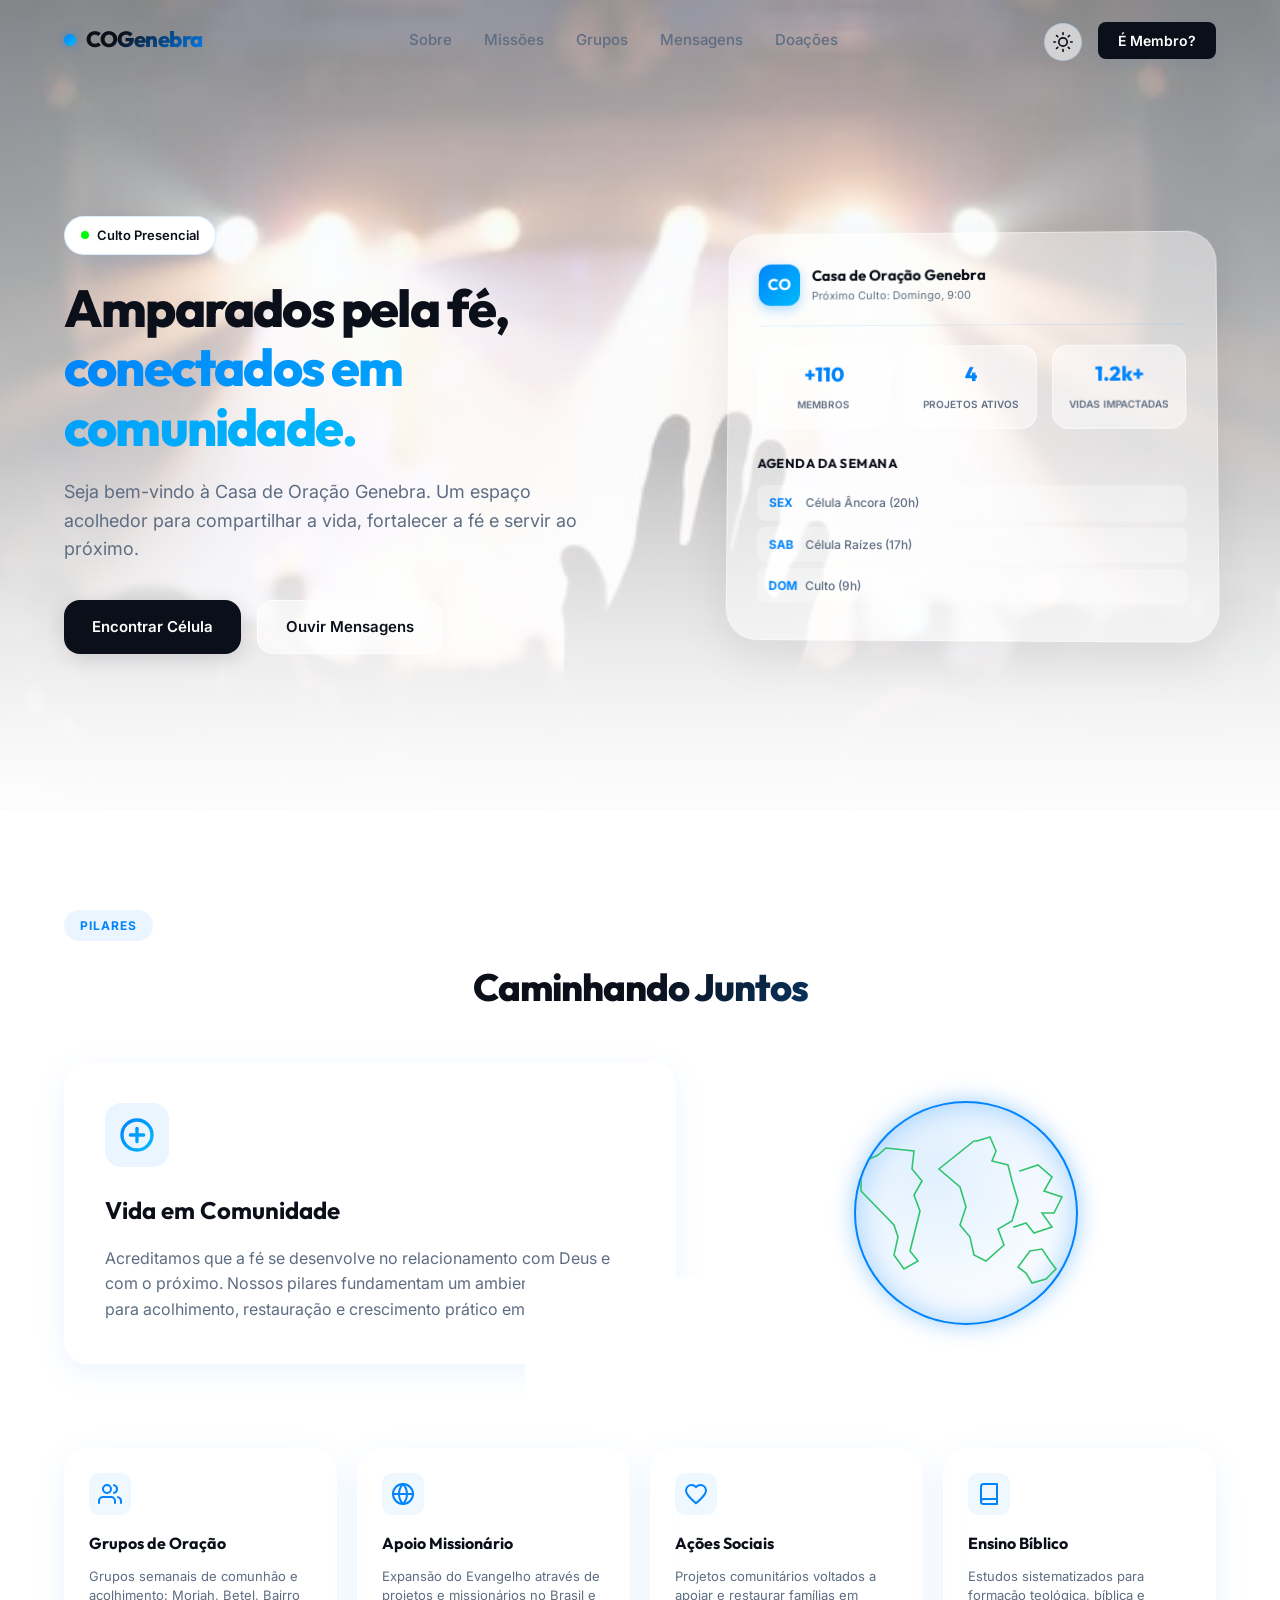
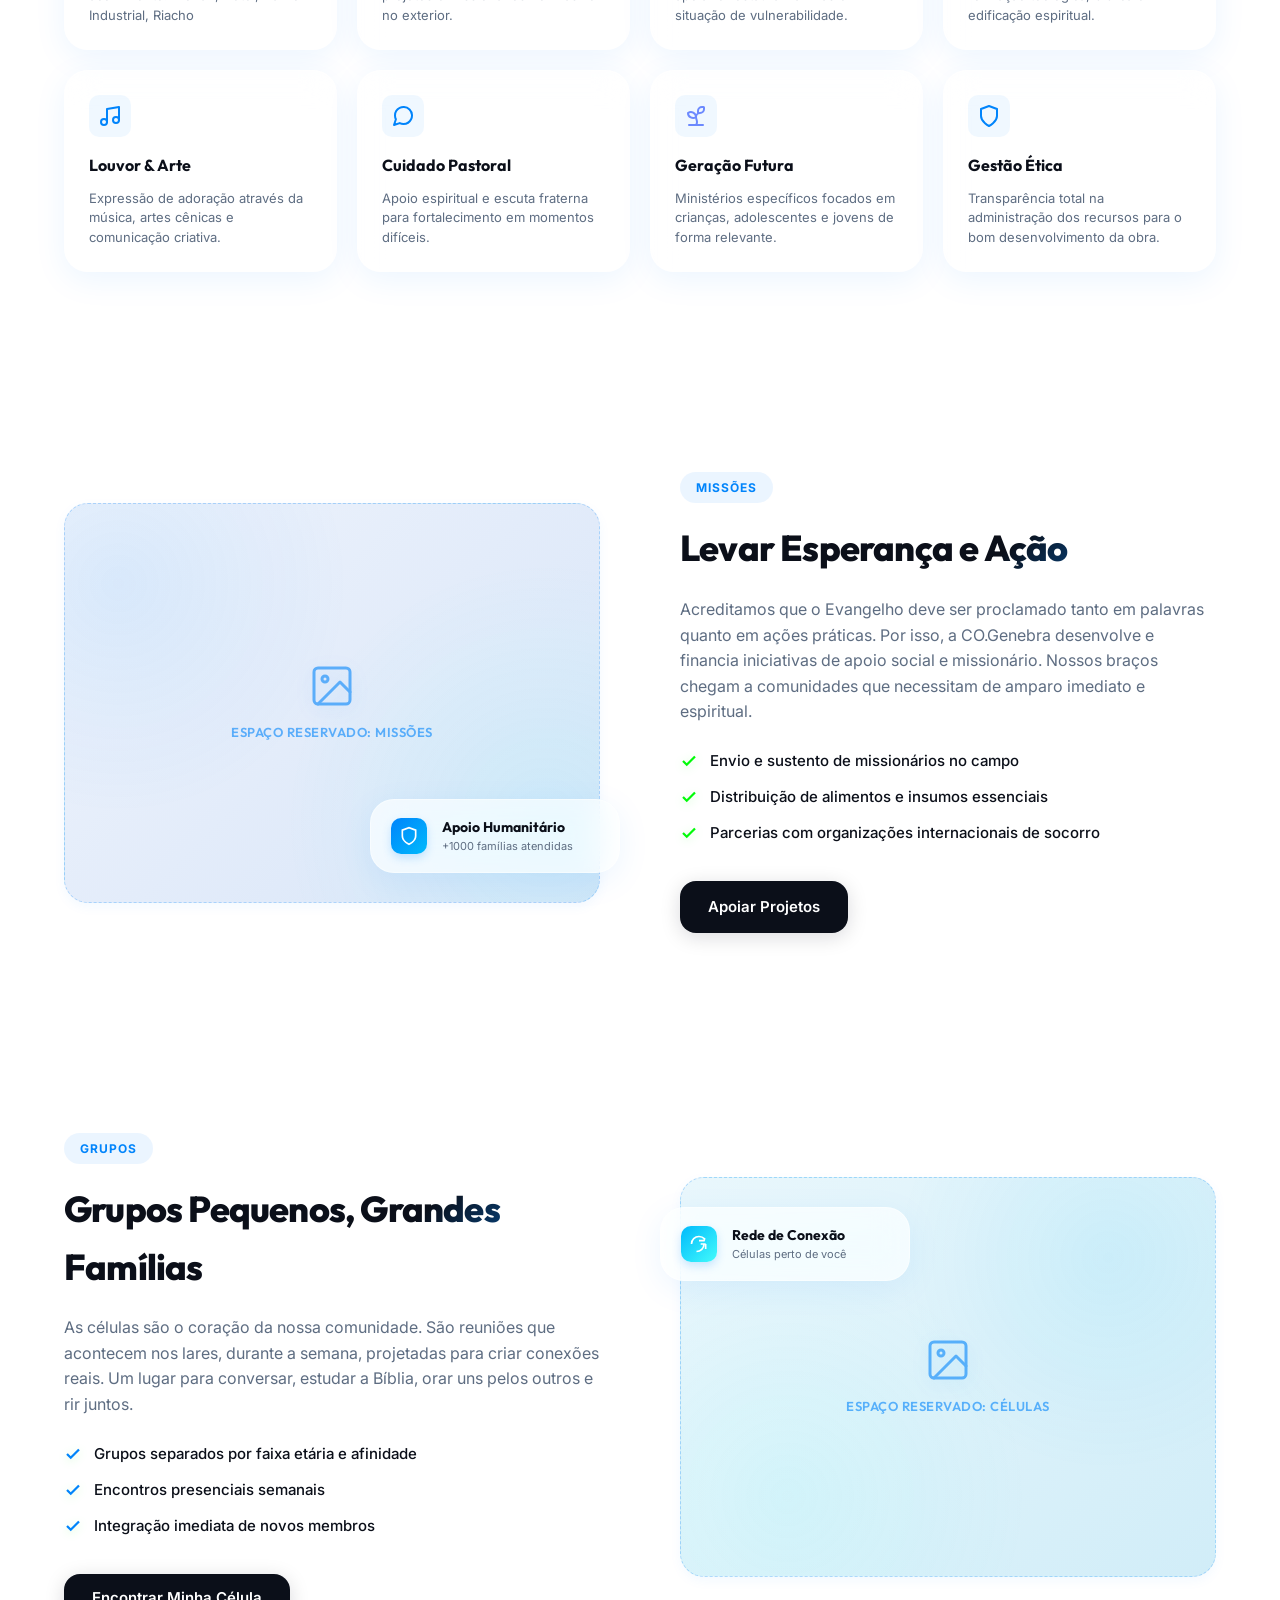
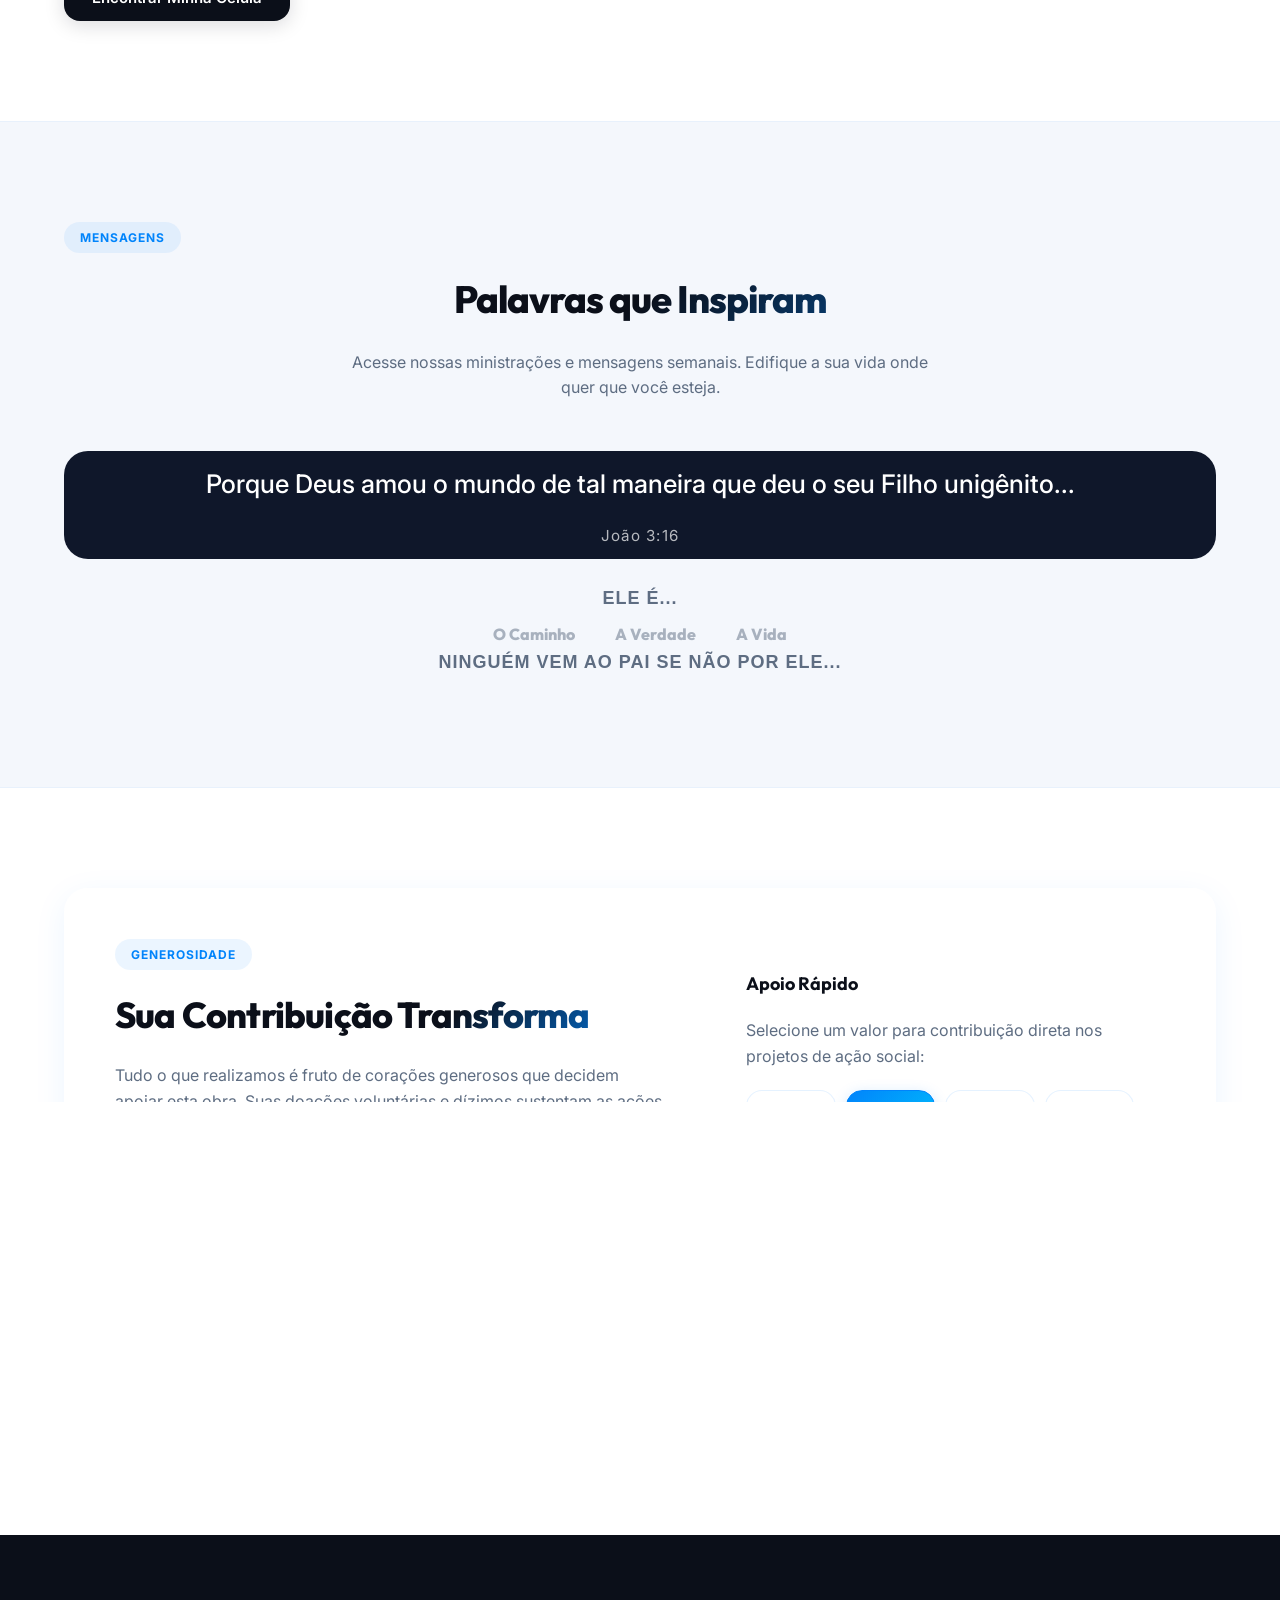
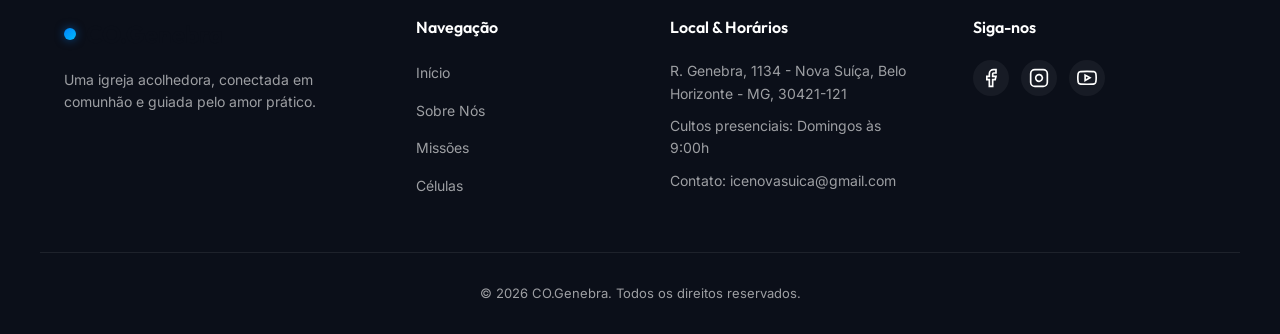
==== commit 6ffaa2af: "fixes" ====
--- a/html/co_genebra.html
+++ b/html/co_genebra.html
@@ -30,7 +30,7 @@
                 <ul>
                     <li><a href="#pilares">Sobre</a></li>
                     <li><a href="#missoes">Missões</a></li>
-                    <li><a href="#celulas">Células</a></li>
+                    <li><a href="#celulas">Grupos</a></li>
                     <li><a href="#mensagens">Mensagens</a></li>
                     <li><a href="#doacoes">Doações</a></li>
                 </ul>
@@ -73,7 +73,7 @@
             <div class="container hero-container">
                 <div class="hero-content fade-in">
                     <span class="badge-welcome">
-                        <span class="badge-dot pulse-green"></span> Culto Online & Presencial
+                        <span class="badge-dot pulse-green"></span> Culto Presencial
                     </span>
                     <h2 class="hero-title">Amparados pela fé,<br><span class="highlight-text">conectados em
                             comunidade.</span></h2>
@@ -114,7 +114,7 @@
                         <div class="widget-schedule">
                             <h5>Agenda da Semana</h5>
                             <div class="schedule-item">
-                                <span class="schedule-day">Ter</span>
+                                <span class="schedule-day">Sex</span>
                                 <span class="schedule-desc">Célula Âncora (20h)</span>
                             </div>
                             <div class="schedule-item">
@@ -229,8 +229,8 @@
                                 <path d="M16 3.13a4 4 0 0 1 0 7.75" />
                             </svg>
                         </div>
-                        <h5>Células</h5>
-                        <p>Grupos semanais de comunhão, acolhimento e estudo prático da Palavra de Deus.</p>
+                        <h5>Grupos de Oração</h5>
+                        <p>Grupos semanais de comunhão e acolhimento: Moriah, Betel, Bairro Industrial, Riacho</p>
                     </div>
 
                     <!-- Item 2: Missões -->
@@ -304,7 +304,14 @@
                     <!-- Item 7: Jovens -->
                     <div class="pilar-card glass-card">
                         <div class="pilar-icon">
-                            <svg xmlns="http://www.w3.org/2000/svg" width="24" height="24" viewBox="0 0 24 24" fill="none" stroke="#6c89fe" stroke-width="2" stroke-linecap="round" stroke-linejoin="round" class="lucide lucide-sprout-icon lucide-sprout"><path d="M14 9.536V7a4 4 0 0 1 4-4h1.5a.5.5 0 0 1 .5.5V5a4 4 0 0 1-4 4 4 4 0 0 0-4 4c0 2 1 3 1 5a5 5 0 0 1-1 3"/><path d="M4 9a5 5 0 0 1 8 4 5 5 0 0 1-8-4"/><path d="M5 21h14"/></svg>
+                            <svg xmlns="http://www.w3.org/2000/svg" width="24" height="24" viewBox="0 0 24 24"
+                                fill="none" stroke="#6c89fe" stroke-width="2" stroke-linecap="round"
+                                stroke-linejoin="round" class="lucide lucide-sprout-icon lucide-sprout">
+                                <path
+                                    d="M14 9.536V7a4 4 0 0 1 4-4h1.5a.5.5 0 0 1 .5.5V5a4 4 0 0 1-4 4 4 4 0 0 0-4 4c0 2 1 3 1 5a5 5 0 0 1-1 3" />
+                                <path d="M4 9a5 5 0 0 1 8 4 5 5 0 0 1-8-4" />
+                                <path d="M5 21h14" />
+                            </svg>
                         </div>
                         <h5>Geração Futura</h5>
                         <p>Ministérios específicos focados em crianças, adolescentes e jovens de forma relevante.</p>
@@ -400,7 +407,7 @@
             <div class="container split-grid reversed">
                 <!-- Coluna Texto -->
                 <div class="text-column">
-                    <span class="section-badge">Células</span>
+                    <span class="section-badge">Grupos</span>
                     <h3 class="section-title-left">Grupos Pequenos, Grandes Famílias</h3>
                     <p class="section-description">As células são o coração da nossa comunidade. São reuniões que
                         acontecem nos lares, durante a semana, projetadas para criar conexões reais. Um lugar para
@@ -522,7 +529,7 @@
                             <h5>Dízimos e Ofertas via PIX</h5>
                             <p>Utilize nossa chave Pix abaixo para contribuições rápidas de forma segura:</p>
                             <div class="pix-copy-box">
-                                <span class="pix-key" id="pixKey">b uhbhubhu</span>
+                                <span class="pix-key" id="pixKey">16.662.991/0001-08</span>
                                 <button class="btn-copy" id="copyPixBtn">
                                     <svg class="icon-copy" width="18" height="18" viewBox="0 0 24 24" fill="none"
                                         stroke="currentColor" stroke-width="2">
@@ -588,7 +595,7 @@
                 </div>
             </div>
             <p class="modal-help-text">Dúvidas? Entre em contato por <a
-                    href="mailto:contato@cogenebra.org.br">contato@cogenebra.org.br</a></p>
+                    href="mailto:icenovasuica@gmail.com">icenovasuica@gmail.com</a></p>
         </div>
     </div>
 
@@ -617,20 +624,20 @@
             </div>
             <div class="footer-contact">
                 <h4>Local & Horários</h4>
-                <p>Av. das Nações, 4120 - Genebra</p>
-                <p>Cultos presenciais: Domingos às 8:00h</p>
-                <p>Contato: contato@cogenebra.org.br</p>
+                <p>R. Genebra, 1134 - Nova Suíça, Belo Horizonte - MG, 30421-121</p>
+                <p>Cultos presenciais: Domingos às 9:00h</p>
+                <p>Contato: icenovasuica@gmail.com</p>
             </div>
             <div class="footer-social">
                 <h4>Siga-nos</h4>
                 <div class="social-icons">
-                    <a href="#" aria-label="Facebook">
+                    <a href="https://www.facebook.com/ICEBANS/?locale=pt_BR" target="_blank" aria-label="Facebook">
                         <svg width="20" height="20" viewBox="0 0 24 24" fill="none" stroke="currentColor"
                             stroke-width="2">
                             <path d="M18 2h-3a5 5 0 0 0-5 5v3H7v4h3v8h4v-8h3l1-4h-4V7a1 1 0 0 1 1-1h3z" />
                         </svg>
                     </a>
-                    <a href="#" aria-label="Instagram">
+                    <a href="https://www.instagram.com/cogenebra/" target="_blank" aria-label="Instagram">
                         <svg width="20" height="20" viewBox="0 0 24 24" fill="none" stroke="currentColor"
                             stroke-width="2">
                             <rect x="2" y="2" width="20" height="20" rx="5" ry="5" />
@@ -638,7 +645,8 @@
                             <line x1="17.5" y1="6.5" x2="17.51" y2="6.5" />
                         </svg>
                     </a>
-                    <a href="#" aria-label="YouTube">
+                    <a href="https://www.youtube.com/@igrejacristaevangelicadoba616" target="_blank"
+                        aria-label="YouTube">
                         <svg width="20" height="20" viewBox="0 0 24 24" fill="none" stroke="currentColor"
                             stroke-width="2">
                             <path
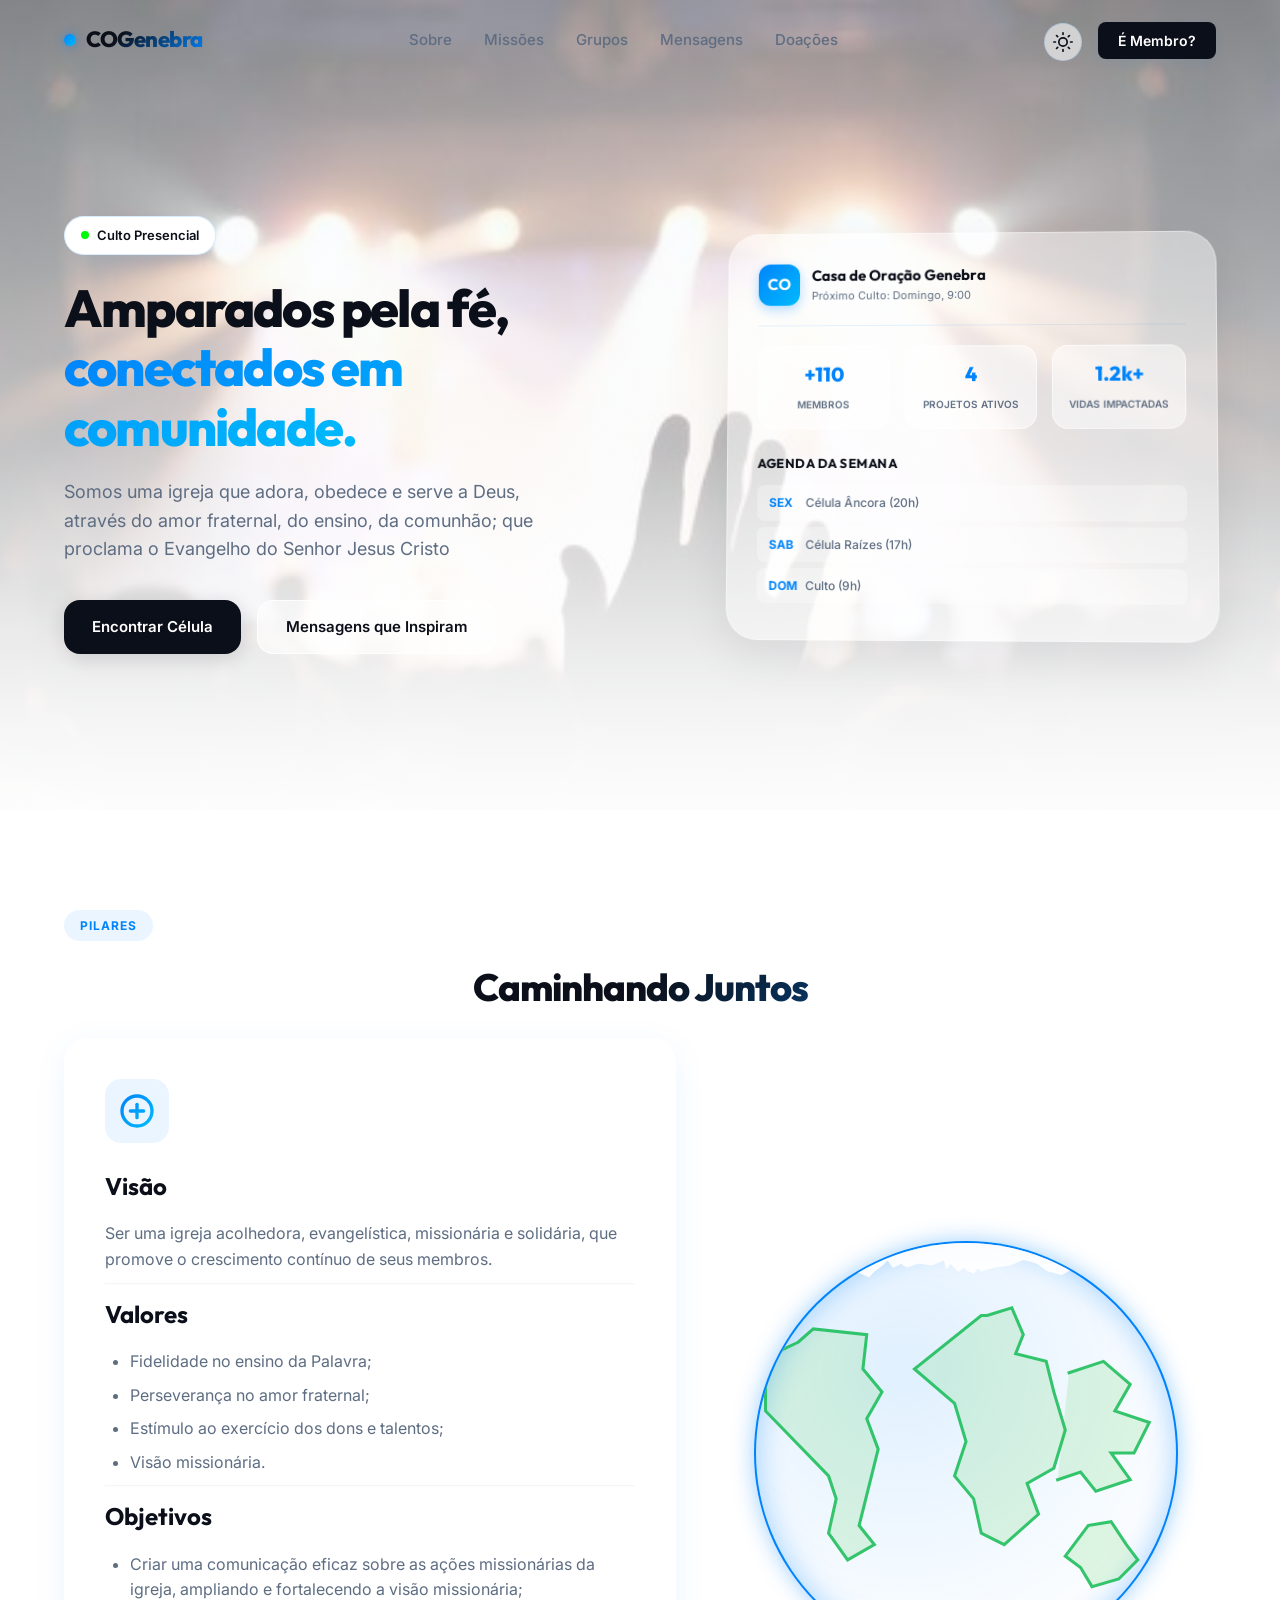
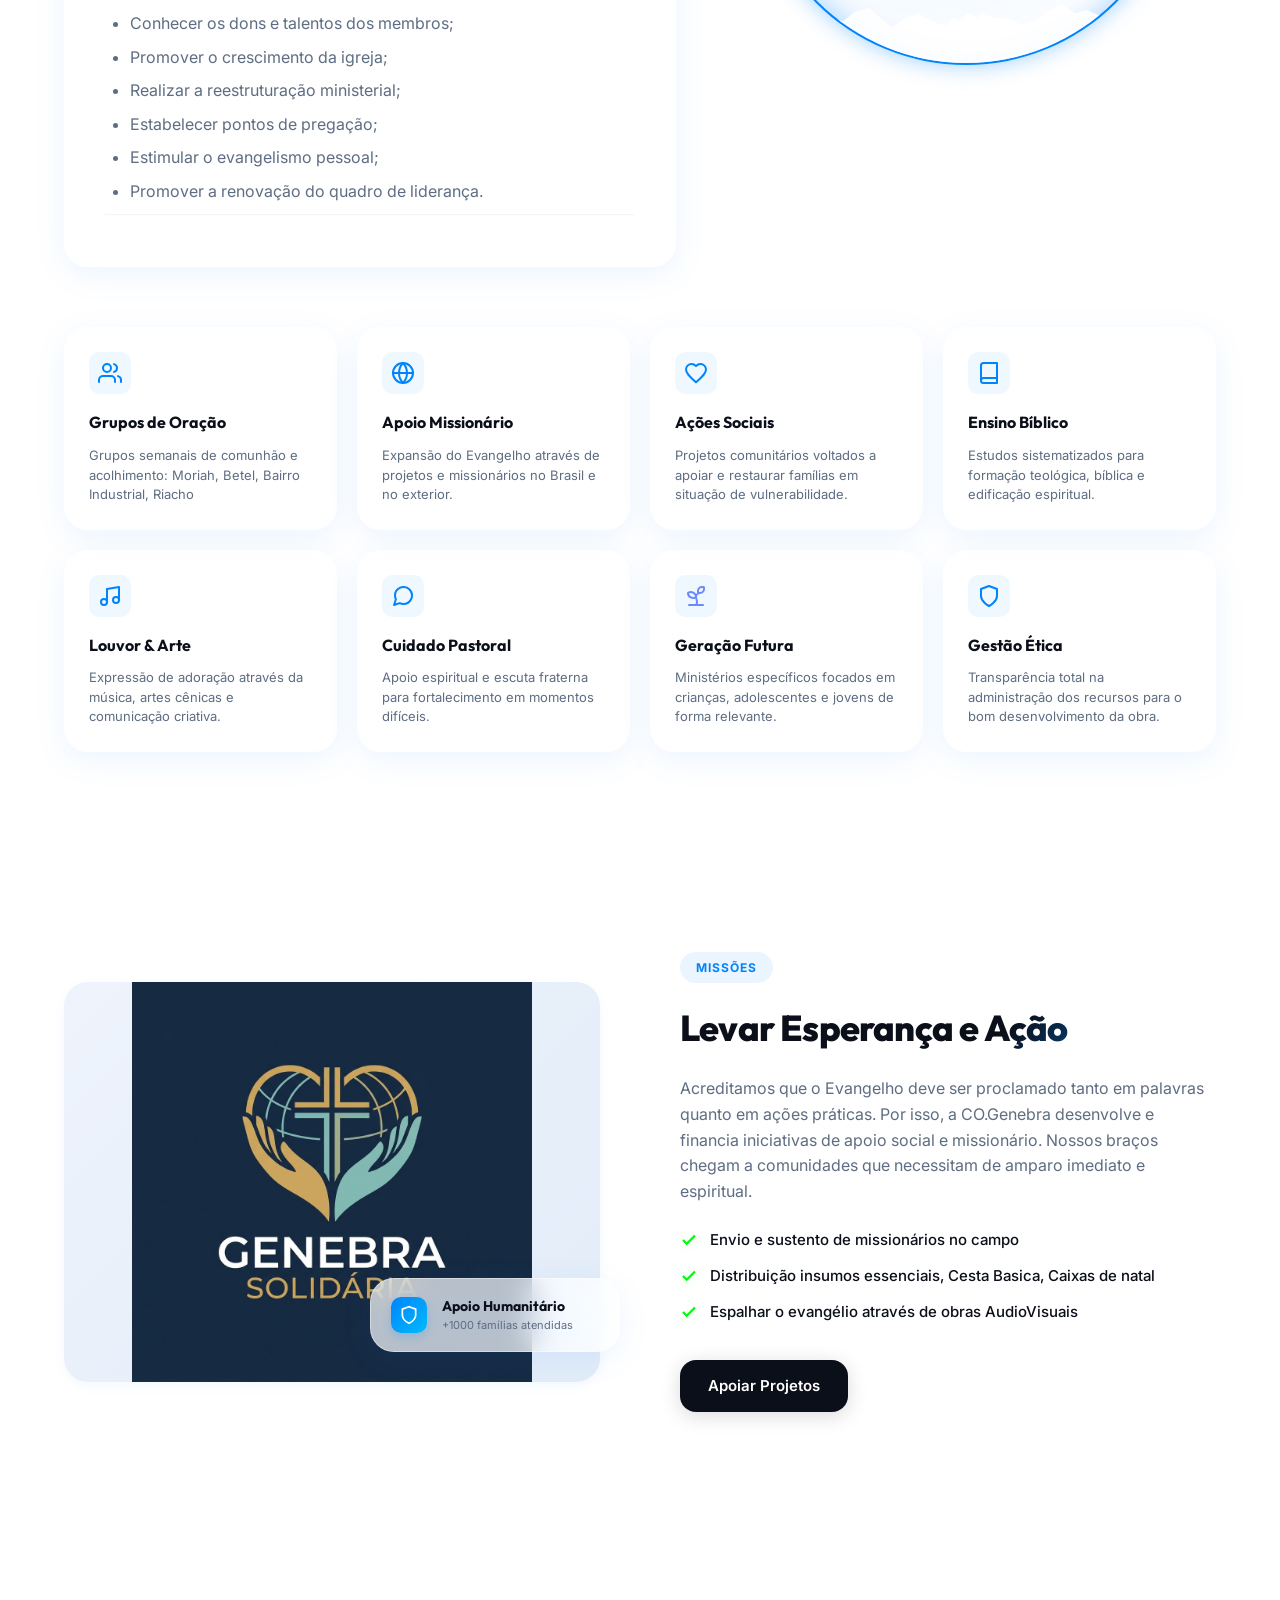
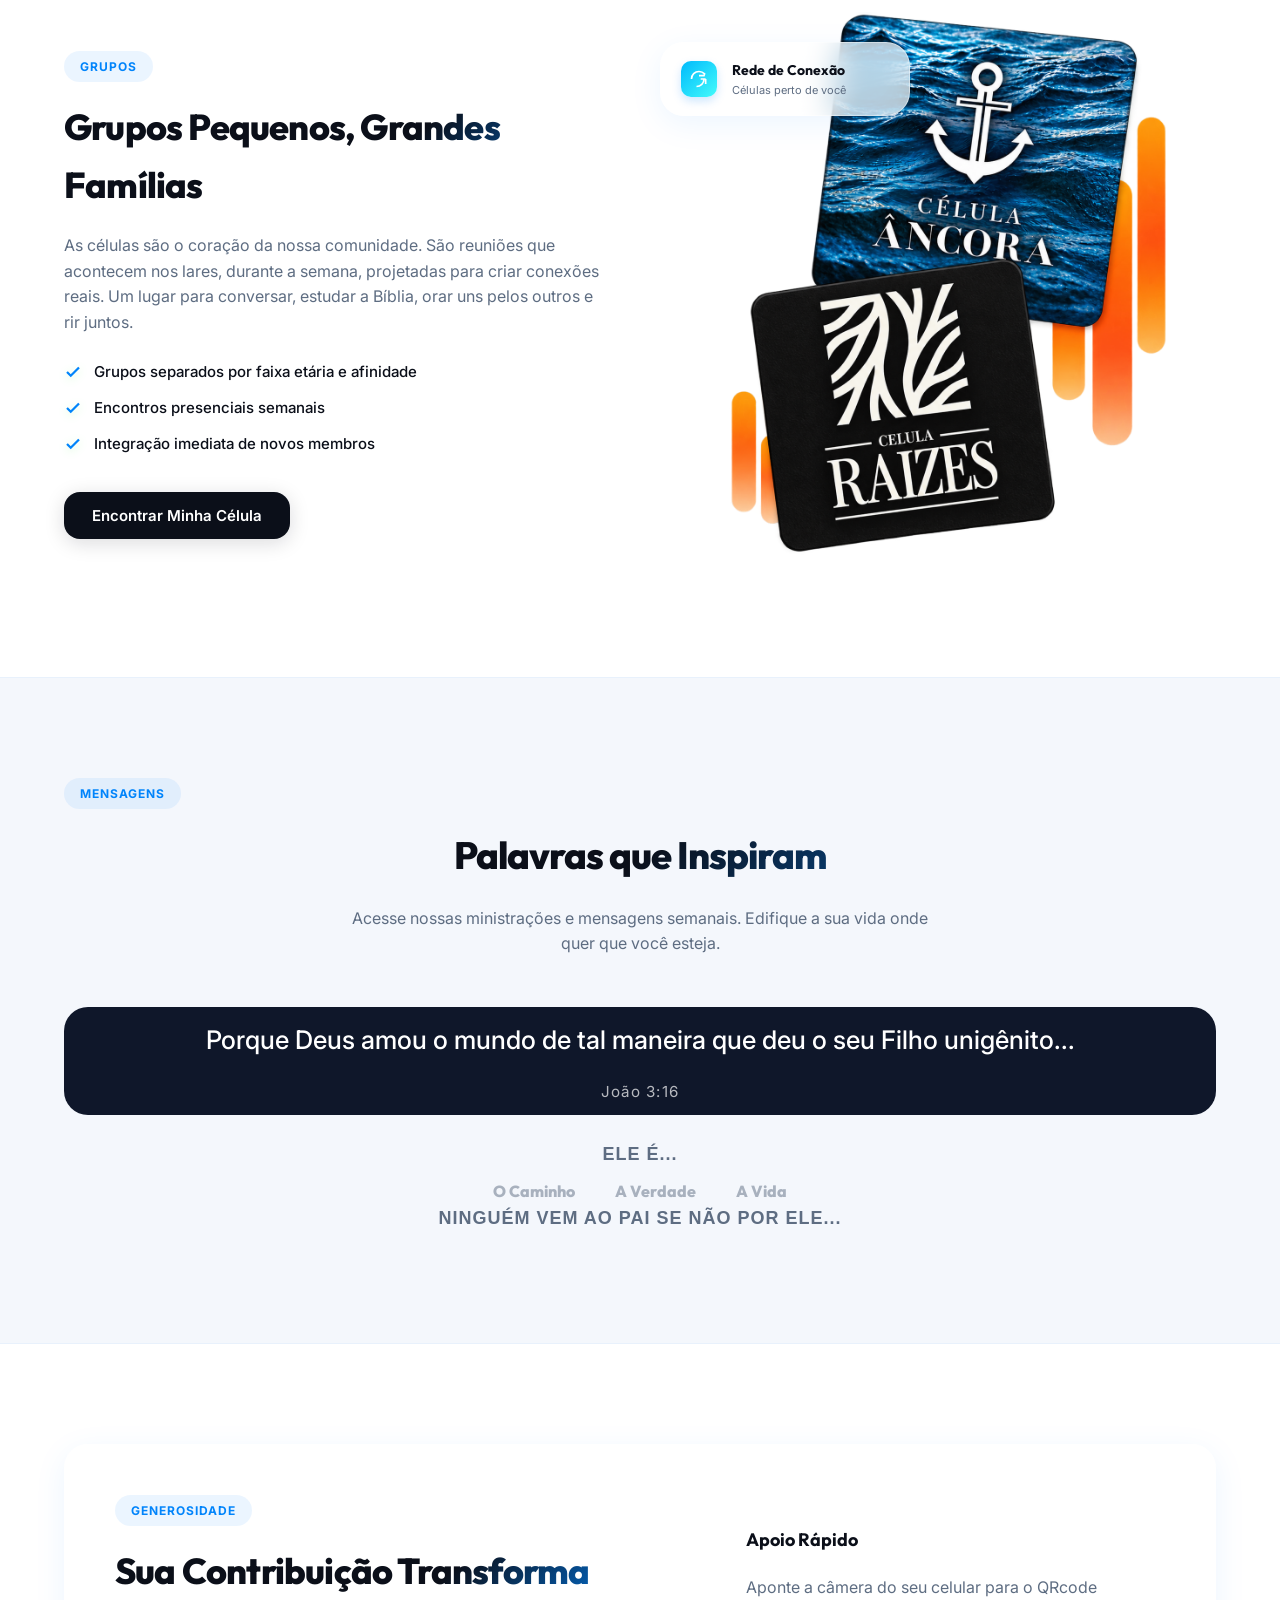
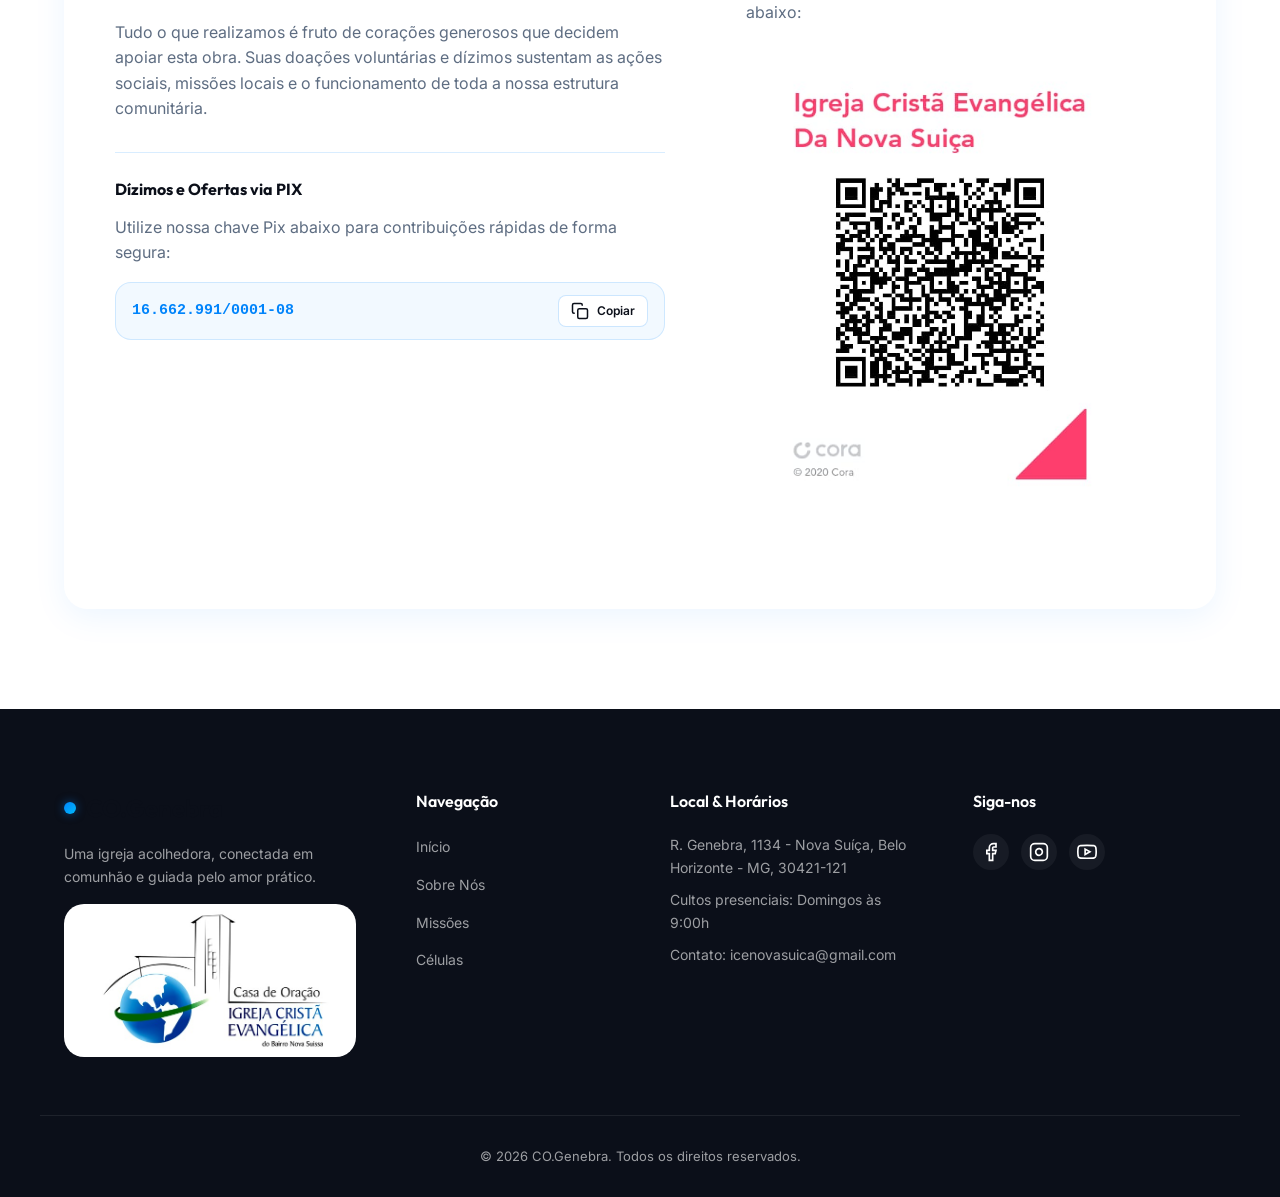
==== commit d1d1565c: "grande atualização: consertos, ajustes, adições, remoções" ====
--- a/html/co_genebra.html
+++ b/html/co_genebra.html
@@ -77,11 +77,11 @@
                     </span>
                     <h2 class="hero-title">Amparados pela fé,<br><span class="highlight-text">conectados em
                             comunidade.</span></h2>
-                    <p class="hero-subtitle">Seja bem-vindo à Casa de Oração Genebra. Um espaço acolhedor para
-                        compartilhar a vida, fortalecer a fé e servir ao próximo.</p>
+                    <p class="hero-subtitle">Somos uma igreja que adora, obedece e serve a Deus, através do amor
+                        fraternal, do ensino, da comunhão; que proclama o Evangelho do Senhor Jesus Cristo </p>
                     <div class="hero-buttons">
                         <a href="#celulas" class="btn btn-primary">Encontrar Célula</a>
-                        <a href="#mensagens" class="btn btn-secondary">Ouvir Mensagens</a>
+                        <a href="#mensagens" class="btn btn-secondary">Mensagens que Inspiram</a>
                     </div>
                 </div>
 
@@ -160,9 +160,42 @@
                                 </defs>
                             </svg>
                         </div>
-                        <h4>Vida em Comunidade</h4>
-                        <p>Acreditamos que a fé se desenvolve no relacionamento com Deus e com o próximo. Nossos pilares
-                            fundamentam um ambiente seguro para acolhimento, restauração e crescimento prático em amor.
+                        <p>
+                        <section class="identidade-igreja">
+
+                            <h4>Visão</h4>
+                            <p>
+                                Ser uma igreja acolhedora, evangelística, missionária
+                                e solidária, que promove o crescimento contínuo
+                                de seus membros.
+                            </p>
+                            <hr>
+
+                            <h4>Valores</h4>
+                            <ul>
+                                <li style="list-style-type: disc;">Fidelidade no ensino da Palavra;</li>
+                                <li style="list-style-type: disc;">Perseverança no amor fraternal;</li>
+                                <li style="list-style-type: disc;">Estímulo ao exercício dos dons e talentos;</li>
+                                <li style="list-style-type: disc;">Visão missionária.</li>
+                            </ul>
+                            <hr>
+
+                            <h4>Objetivos</h4>
+                            <ul>
+                                <li style="list-style-type: disc;">
+                                    Criar uma comunicação eficaz sobre as ações
+                                    missionárias da igreja, ampliando e fortalecendo
+                                    a visão missionária;
+                                </li>
+                                <li style="list-style-type: disc;">Conhecer os dons e talentos dos membros;</li>
+                                <li style="list-style-type: disc;">Promover o crescimento da igreja;</li>
+                                <li style="list-style-type: disc;">Realizar a reestruturação ministerial;</li>
+                                <li style="list-style-type: disc;">Estabelecer pontos de pregação;</li>
+                                <li style="list-style-type: disc;">Estimular o evangelismo pessoal;</li>
+                                <li style="list-style-type: disc;">Promover a renovação do quadro de liderança.</li>
+                            </ul>
+                            <hr>
+                        </section>
                         </p>
                     </div>
 
@@ -190,6 +223,12 @@
                                  L150,94 L164,68 Z" />
                                         <path class="continent" d="M174,148 L186,146 L194,158 L200,166
                                  L190,176 L176,180 L170,170 L162,164 L168,156 L174,148 Z" />
+                                        <!-- Polo Norte -->
+                                        <path class="continent pole" d="M0,-5 L105,-5 L112,-5 L118,-5 L150,-5 L222,-5
+L222,11 L215,14 L207,12 L200,17 L193,15 L187,18 L180,13 L173,15 L167,12 L160,16 L153,14 L147,10 L140,8 L133,11 L125,12 L118,14 L116,12 L114,15 L111,14 L109,12 L106,14 L104,12 L102,10 L100,12 L99,8 L99,8 L92,11 L85,10 L79,12 L76,10 L72,12 L69,8 L66,11 L62,14 L59,17 L52,14 L46,16 L39,12 Z" />
+                                        <!-- Polo Sul -->
+                                        <path class="continent pole" d="M0,222 L105,222 L112,222 L118,222 L150,222 L222,222
+L222,198 L215,200 L207,197 L200,192 L193,195 L187,198 L180,196 L173,193 L167,195 L160,190 L153,194 L147,198 L140,201 L133,198 L125,197 L118,195 L116,198 L114,196 L111,195 L109,197 L106,199 L104,197 L102,199 L100,202 L99,201 L99,201 L92,199 L85,195 L79,197 L76,199 L72,202 L69,201 L66,198 L62,195 L59,192 L52,194 L46,199 L39,197 Z" />
                                     </svg>
                                 </div>
                                 <!-- Mapa 2 (cópia, para o loop ficar contínuo) -->
@@ -209,6 +248,10 @@
                                  L150,94 L164,68 Z" />
                                         <path class="continent" d="M174,148 L186,146 L194,158 L200,166
                                  L190,176 L176,180 L170,170 L162,164 L168,156 L174,148 Z" />
+                                        <path class="continent pole" d="M0,0 L105,0 L112,0 L118,0 L150,0 L222,0 
+L222,11 L215,14 L207,12 L200,17 L193,15 L187,18 L180,13 L173,15 L167,12 L160,16 L153,14 L147,10 L140,8 L133,11 L125,12 L118,14 L116,12 L114,15 L111,14 L109,12 L106,14 L104,12 L102,10 L100,12 L99,8 L99,8 L92,11 L85,10 L79,12 L76,10 L72,12 L69,8 L66,11 L62,14 L59,17 L52,14 L46,16 L39,12 L32,14 L25,12 L18,17 L12,14 L6,16 L0,12 L Z" />
+                                        <path class="continent pole" d="M0,222 L105,222 L112,222 L118,222 L150,222 L222,222
+L222,198 L215,200 L207,197 L200,192 L193,195 L187,198 L180,196 L173,193 L167,195 L160,190 L153,194 L147,198 L140,201 L133,198 L125,197 L118,195 L116,198 L114,196 L111,195 L109,197 L106,199 L104,197 L102,199 L100,202 L99,201 L99,201 L92,199 L85,195 L79,197 L76,199 L72,202 L69,201 L66,198 L62,195 L59,192 L52,194 L46,199 L39,197 L32,199 L25,202 L19,200 L13,198 L6,195 L0,197 L Z" />
                                     </svg>
                                 </div>
                             </div>
@@ -339,18 +382,7 @@
                 <div class="image-column">
                     <div class="image-placeholder-container">
                         <!-- Espaço para imagem reservado -->
-                        <div class="image-placeholder mock-image-missoes">
-                            <div class="placeholder-overlay">
-                                <svg width="48" height="48" viewBox="0 0 24 24" fill="none" stroke="currentColor"
-                                    stroke-width="1.5" stroke-linecap="round" stroke-linejoin="round">
-                                    <rect x="3" y="3" width="18" height="18" rx="2" ry="2" />
-                                    <circle cx="8.5" cy="8.5" r="1.5" />
-                                    <polyline points="21 15 16 10 5 21" />
-                                </svg>
-                                <span>Espaço Reservado: Missões</span>
-                            </div>
-                        </div>
-                        <!--<img src="../imgs/missao.jpeg" alt="" class="missao-imagem">-->
+                        <img src="../imgs/logoGS.jpg" alt="" class="missao-imagem">
                         <!-- Badge flutuante Glassmorphic -->
                         <div class="floating-badge-glass glass-card animate-float">
                             <div class="badge-icon-bg">
@@ -387,14 +419,14 @@
                                 stroke-width="3">
                                 <polyline points="20 6 9 17 4 12" />
                             </svg>
-                            Distribuição de alimentos e insumos essenciais
+                            Distribuição insumos essenciais, Cesta Basica, Caixas de natal
                         </li>
                         <li>
                             <svg width="18" height="18" viewBox="0 0 24 24" fill="none" stroke="var(--green)"
                                 stroke-width="3">
                                 <polyline points="20 6 9 17 4 12" />
                             </svg>
-                            Parcerias com organizações internacionais de socorro
+                            Espalhar o evangélio através de obras AudioVisuais
                         </li>
                     </ul>
                     <a href="#doacoes" class="btn btn-primary">Apoiar Projetos</a>
@@ -441,7 +473,11 @@
                 <div class="image-column">
                     <div class="image-placeholder-container">
                         <!-- Espaço para imagem reservado -->
-                        <div class="image-placeholder mock-image-celulas">
+
+                        <img src="../imgs/celulas.png" alt="">
+
+
+                        <!--<div class="image-placeholder mock-image-celulas">
                             <div class="placeholder-overlay">
                                 <svg width="48" height="48" viewBox="0 0 24 24" fill="none" stroke="currentColor"
                                     stroke-width="1.5" stroke-linecap="round" stroke-linejoin="round">
@@ -451,7 +487,7 @@
                                 </svg>
                                 <span>Espaço Reservado: Células</span>
                             </div>
-                        </div>
+                        </div>-->
                         <!-- Badge flutuante Glassmorphic -->
                         <div class="floating-badge-glass glass-card animate-float-delayed">
                             <div class="badge-icon-bg bg-cyan">
@@ -543,26 +579,8 @@
                     </div>
                     <div class="doacoes-calculator">
                         <h5>Apoio Rápido</h5>
-                        <p>Selecione um valor para contribuição direta nos projetos de ação social:</p>
-                        <div class="value-selectors">
-                            <button class="value-btn" data-value="30">R$ 30</button>
-                            <button class="value-btn active" data-value="50">R$ 50</button>
-                            <button class="value-btn" data-value="100">R$ 100</button>
-                            <button class="value-btn" data-value="200">R$ 200</button>
-                        </div>
-                        <div class="input-custom-value">
-                            <span class="currency-symbol">R$</span>
-                            <input type="number" id="customValue" placeholder="Outro valor..." min="1">
-                        </div>
-                        <button class="btn btn-primary btn-block" id="donateBtn">Contribuir Agora</button>
-                        <p class="doacao-segura">
-                            <svg width="12" height="12" viewBox="0 0 24 24" fill="none" stroke="currentColor"
-                                stroke-width="2">
-                                <rect x="3" y="11" width="18" height="11" rx="2" ry="2" />
-                                <path d="M7 11V7a5 5 0 0 1 10 0v4" />
-                            </svg>
-                            Transação protegida por certificado de segurança SSL.
-                        </p>
+                        <p>Aponte a câmera do seu celular para o QRcode abaixo:</p>
+                        <img src="../imgs/qrcodepix.jpeg" alt="">
                     </div>
                 </div>
             </div>
@@ -575,24 +593,19 @@
         <div class="modal-content glass-card">
             <button class="modal-close" id="closeModalBtn">&times;</button>
             <h3>Encontre sua Célula</h3>
-            <p>Selecione seu perfil para encontrar o grupo ideal mais próximo de você:</p>
+            <p>Selecione seu perfil para encontrar o grupo ideal para você:</p>
             <div class="modal-grid">
-                <div class="modal-option-card">
-                    <h5>Célula de Jovens</h5>
-                    <p>Foco de 16 a 25 anos. Comunhão dinâmica e temas atuais.</p>
-                </div>
-                <div class="modal-option-card">
-                    <h5>Célula de Casais</h5>
-                    <p>Espaço para edificação do casamento e famílias.</p>
-                </div>
-                <div class="modal-option-card">
-                    <h5>Célula Mista</h5>
-                    <p>Grupos integrados para todas as idades compartilharem experiências.</p>
-                </div>
-                <div class="modal-option-card">
-                    <h5>Célula Mulheres</h5>
-                    <p>Reuniões de oração, apoio mútuo e estudo feminino.</p>
-                </div>
+                <a href="https://www.instagram.com/celula_raizes_25/" class="modal-option-card" target="_blank">
+                    <h5>Célula Raízes</h5>
+                    <img src="../imgs/logo-raizes.png" alt="">
+                    
+                    <p>Foco de 17 a 30 anos. Comunhão dinâmica e temas atuais.</p>
+                </a>
+                <a href="https://www.instagram.com/celula__ancora/" class="modal-option-card" target="_blank">
+                    <h5>Célula Âncora</h5>
+                    <img src="../imgs/logo-ancora.png" alt="">
+                    <p>Foco de 12 a 16. Para um público mais jovem, adolecentes.</p>
+                </a>
             </div>
             <p class="modal-help-text">Dúvidas? Entre em contato por <a
                     href="mailto:icenovasuica@gmail.com">icenovasuica@gmail.com</a></p>
@@ -612,6 +625,7 @@
                     <h2>CO.Genebra</h2>
                 </a>
                 <p>Uma igreja acolhedora, conectada em comunhão e guiada pelo amor prático.</p>
+                <img src="../imgs/logoGENebra.jpeg" alt="">
             </div>
             <div class="footer-links">
                 <h4>Navegação</h4>
@@ -662,6 +676,14 @@
         </div>
     </footer>
 
+    <!-- Botão Voltar ao Topo -->
+    <button class="back-to-top" id="backToTop" aria-label="Voltar ao Topo">
+        <svg width="20" height="20" viewBox="0 0 24 24" fill="none" stroke="currentColor" stroke-width="2.5"
+            stroke-linecap="round" stroke-linejoin="round">
+            <polyline points="18 15 12 9 6 15" />
+        </svg>
+    </button>
+
     <script src="../js/co_genebra.js"></script>
 </body>
 
--- a/css/co_genebra.css
+++ b/css/co_genebra.css
@@ -13,9 +13,9 @@
     /* Ciano claro brilhante (Celeste) */
     --green: #00fb08;
     /* Verde limão (status ativo) */
-    --black: #0b0f19;
+    --text-main: #0b0f19;
     /* Preto azulado profundo para textos e alto contraste */
-    --white: #ffffff;
+    --bg-main: #ffffff;
 
     /* Tons Neutros de Apoio */
     --bg-dark-rgb: 11, 15, 25;
@@ -46,6 +46,7 @@
     
     --primary_earth: #0184fb;
     --green_earth: #1fbf5c;
+    --poles_earth: #ffffff;
 }
 
 /* ==========================================================================
@@ -54,9 +55,9 @@
 
 [data-theme="dark"] {
     /* Cores de Teste (Slate / Charcoal) */
-    --black: #F0F5F9;
+    --text-main: #F0F5F9;
     /* Texto principal claro */
-    --white: #000000;
+    --bg-main: #000000;
     /* Fundo escuro principal (Charcoal) */
     --bg-dark-rgb: 240, 245, 249;
     --bg-light: #52616B;
@@ -232,7 +233,7 @@
 [data-theme="dark"] .input-custom-value input {
     background-color: rgba(240, 245, 249, 0.02);
     border-color: rgba(201, 214, 223, 0.08);
-    color: var(--black);
+    color: var(--text-main);
 }
 
 [data-theme="dark"] .doacoes-calculator {
@@ -272,7 +273,7 @@
     border-radius: 50%;
     background-color: rgba(255, 255, 255, 0.6);
     border: 1px solid rgba(1, 132, 251, 0.15);
-    color: var(--black);
+    color: var(--text-main);
     cursor: pointer;
     backdrop-filter: blur(10px);
     -webkit-backdrop-filter: blur(10px);
@@ -280,7 +281,7 @@
 
 .theme-toggle:hover {
     background-color: var(--primary);
-    color: var(--white);
+    color: var(--bg-main);
     transform: rotate(15deg) scale(1.05);
     box-shadow: 0 4px 15px rgba(1, 132, 251, 0.2);
 }
@@ -315,7 +316,7 @@
 
 body {
     font-family: var(--font-body);
-    background-color: var(--white);
+    background-color: var(--bg-main);
     color: var(--text-muted);
     line-height: 1.6;
     overflow-x: hidden;
@@ -329,7 +330,7 @@
 h5,
 h6 {
     font-family: var(--font-heading);
-    color: var(--black);
+    color: var(--text-main);
     font-weight: 700;
 }
 
@@ -453,7 +454,7 @@
     font-size: 22px;
     font-weight: 800;
     letter-spacing: -0.5px;
-    background: linear-gradient(135deg, var(--black) 30%, var(--primary) 100%);
+    background: linear-gradient(135deg, var(--text-main) 30%, var(--primary) 100%);
     -webkit-background-clip: text;
     -webkit-text-fill-color: transparent;
 }
@@ -480,8 +481,8 @@
     border-radius: var(--radius-sm);
     font-size: 14px;
     font-weight: 600;
-    color: var(--white);
-    background-color: var(--black);
+    color: var(--bg-main);
+    background-color: var(--text-main);
     box-shadow: var(--shadow-sm);
     transition: var(--transition);
 }
@@ -505,7 +506,7 @@
     display: block;
     width: 100%;
     height: 2px;
-    background-color: var(--black);
+    background-color: var(--text-main);
     transition: var(--transition);
 }
 
@@ -525,8 +526,8 @@
 }
 
 .btn-primary {
-    background-color: var(--black);
-    color: var(--white);
+    background-color: var(--text-main);
+    color: var(--bg-main);
     box-shadow: 0 4px 20px rgba(11, 15, 25, 0.15);
 }
 
@@ -538,14 +539,14 @@
 
 .btn-secondary {
     background-color: rgba(255, 255, 255, 0.6);
-    color: var(--black);
+    color: var(--text-main);
     border: 1px solid rgba(255, 255, 255, 0.8);
     backdrop-filter: blur(10px);
     -webkit-backdrop-filter: blur(10px);
 }
 
 .btn-secondary:hover {
-    background-color: var(--white);
+    background-color: var(--bg-main);
     border-color: var(--primary);
     color: var(--primary);
     transform: translateY(-3px);
@@ -576,7 +577,7 @@
     letter-spacing: -1px;
     text-align: center;
     margin-bottom: 20px;
-    background: linear-gradient(135deg, var(--black) 50%, var(--primary) 100%);
+    background: linear-gradient(135deg, var(--text-main) 50%, var(--primary) 100%);
     -webkit-background-clip: text;
     -webkit-text-fill-color: transparent;
 }
@@ -586,7 +587,7 @@
     font-weight: 800;
     letter-spacing: -0.8px;
     margin-bottom: 20px;
-    background: linear-gradient(135deg, var(--black) 60%, var(--primary) 100%);
+    background: linear-gradient(135deg, var(--text-main) 60%, var(--primary) 100%);
     -webkit-background-clip: text;
     -webkit-text-fill-color: transparent;
 }
@@ -734,11 +735,11 @@
     gap: 8px;
     padding: 8px 16px;
     border-radius: 50px;
-    background-color: var(--white);
+    background-color: var(--bg-main);
     border: 1px solid rgba(1, 132, 251, 0.15);
     font-size: 13px;
     font-weight: 600;
-    color: var(--black);
+    color: var(--text-main);
     box-shadow: var(--shadow-sm);
     margin-bottom: 24px;
 }
@@ -778,7 +779,7 @@
     line-height: 1.15;
     letter-spacing: -1.8px;
     margin-bottom: 20px;
-    color: var(--black);
+    color: var(--text-main);
 }
 
 .highlight-text {
@@ -845,7 +846,7 @@
     height: 42px;
     border-radius: 12px;
     background: var(--grad-primary);
-    color: var(--white);
+    color: var(--bg-main);
     display: flex;
     align-items: center;
     justify-content: center;
@@ -872,7 +873,7 @@
     font-weight: 700;
     text-transform: uppercase;
     letter-spacing: 0.5px;
-    background-color: var(--white);
+    background-color: var(--bg-main);
     color: var(--primary);
     border: 1px solid rgba(1, 132, 251, 0.2);
     display: flex;
@@ -929,7 +930,7 @@
     margin-bottom: 12px;
     text-transform: uppercase;
     letter-spacing: 0.5px;
-    color: var(--black);
+    color: var(--text-main);
 }
 
 .schedule-item {
@@ -969,7 +970,7 @@
     padding: 100px 0;
     position: relative;
     z-index: 2;
-    background-color: var(--white);
+    background-color: var(--bg-main);
 }
 
 .pilares-main {
@@ -1005,6 +1006,23 @@
     color: var(--text-muted);
 }
 
+.identidade-igreja hr {
+    margin: 10px 0 10px 0;
+    opacity: 10%;
+}
+
+.identidade-igreja ul {
+    padding-left: 25px;
+}
+
+.identidade-igreja li {
+    font-size: 16px;
+    margin-bottom: 8px;
+}
+
+
+
+
 /* Visual CSS 3D */
 .pilar-visual-container {
     display: flex;
@@ -1016,8 +1034,8 @@
 /* Globo: o círculo externo fica fixo, representando o contorno do planeta */
 .earth-globe {
     position: relative;
-    width: 220px;
-    height: 220px;
+    width: 420px;
+    height: 420px;
     border-radius: 50%;
     overflow: hidden;
     background: radial-gradient(circle at 35% 30%, rgba(1, 132, 251, 0.12), rgba(1, 132, 251, 0.02) 70%);
@@ -1040,8 +1058,8 @@
 
 /* Duplicamos o mapa lado a lado para criar um loop de rotação contínuo */
 .earth-map {
-    width: 220px;
-    height: 220px;
+    width: 420px;
+    height: 420px;
     flex-shrink: 0;
 }
 
@@ -1052,7 +1070,7 @@
 }
 
 .continent {
-    fill: none;
+    fill: #31c5362a;
     stroke: var(--green_earth);
     stroke-width: 1.6;
     stroke-linejoin: miter;
@@ -1060,6 +1078,11 @@
     opacity: 0.9;
 }
 
+.pole {
+    fill: #ffffff;
+    stroke: var(--poles_earth);
+}
+
 .lat-line {
     fill: none;
     stroke-width: 0.6;
@@ -1072,7 +1095,7 @@
     }
 
     to {
-        transform: translateX(-220px);
+        transform: translateX(-420px);
     }
 }
 
@@ -1111,7 +1134,7 @@
 
 .pilar-card:hover .pilar-icon {
     background-color: var(--primary);
-    color: var(--white);
+    color: var(--bg-main);
     transform: scale(1.05);
 }
 
@@ -1133,7 +1156,7 @@
 .split-section {
     padding: 100px 0;
     position: relative;
-    background-color: var(--white);
+    background-color: var(--bg-main);
 }
 
 .split-grid {
@@ -1212,7 +1235,7 @@
     margin-bottom: 12px;
     font-size: 15px;
     font-weight: 500;
-    color: var(--black);
+    color: var(--text-main);
 }
 
 .check-list li svg {
@@ -1379,7 +1402,7 @@
 
 .doacoes-section {
     padding: 100px 0;
-    background-color: var(--white);
+    background-color: var(--bg-main);
 }
 
 .doacoes-card {
@@ -1425,17 +1448,17 @@
     gap: 8px;
     padding: 6px 12px;
     border-radius: var(--radius-sm);
-    background-color: var(--white);
+    background-color: var(--bg-main);
     border: 1px solid rgba(1, 132, 251, 0.2);
     font-size: 12px;
     font-weight: 600;
-    color: var(--black);
+    color: var(--text-main);
     transition: var(--transition);
 }
 
 .btn-copy:hover {
     background-color: var(--primary);
-    color: var(--white);
+    color: var(--bg-main);
     border-color: var(--primary);
 }
 
@@ -1462,18 +1485,18 @@
 .value-btn {
     padding: 12px 0;
     border-radius: var(--radius-md);
-    background-color: var(--white);
+    background-color: var(--bg-main);
     border: 1px solid rgba(1, 132, 251, 0.1);
     font-weight: 600;
     font-size: 13px;
-    color: var(--black);
+    color: var(--text-main);
     transition: var(--transition);
 }
 
 .value-btn:hover,
 .value-btn.active {
     background: var(--grad-primary);
-    color: var(--white);
+    color: var(--bg-main);
     border-color: var(--primary);
     box-shadow: 0 4px 15px rgba(1, 132, 251, 0.2);
 }
@@ -1489,7 +1512,7 @@
     top: 50%;
     transform: translateY(-50%);
     font-weight: 700;
-    color: var(--black);
+    color: var(--text-main);
 }
 
 .input-custom-value input {
@@ -1500,7 +1523,7 @@
     font-family: inherit;
     font-size: 15px;
     font-weight: 600;
-    color: var(--black);
+    color: var(--text-main);
     outline: none;
     transition: var(--transition);
 }
@@ -1552,6 +1575,13 @@
     font-size: 14px;
 }
 
+.footer-brand img {
+    margin-top: 16px;
+    font-size: 14px;
+    border-radius: 20px;
+}
+
+
 .footer-grid h4 {
     color: #ffffff;
     /* Título h4 sempre branco */
@@ -1599,7 +1629,7 @@
 
 .social-icons a:hover {
     background-color: var(--primary);
-    color: var(--white);
+    color: var(--bg-main);
     transform: translateY(-3px);
 }
 
@@ -1658,7 +1688,7 @@
     top: 20px;
     right: 20px;
     font-size: 28px;
-    color: var(--black);
+    color: var(--text-main);
     opacity: 0.5;
     transition: var(--transition);
 }
@@ -1696,7 +1726,7 @@
 
 .modal-option-card:hover {
     border-color: var(--primary);
-    background-color: var(--white);
+    background-color: var(--bg-main);
     box-shadow: var(--shadow-sm);
     transform: translateY(-2px);
 }
@@ -1731,8 +1761,8 @@
     position: fixed;
     bottom: 30px;
     right: 30px;
-    background-color: var(--black);
-    color: var(--white);
+    background-color: var(--text-main);
+    color: var(--bg-main);
     padding: 14px 24px;
     border-radius: var(--radius-md);
     font-size: 14px;
@@ -1845,7 +1875,7 @@
     .theme-toggle {
         width: 38px;
         height: 38px;
-        margin-left: 0;
+        margin-left: 200px;
         flex-shrink: 0;
     }
 
@@ -1858,7 +1888,7 @@
         height: 100vh;
         height: 100dvh;
         overflow-y: auto;
-        background-color: var(--white);
+        background-color: var(--bg-main);
         box-shadow: -10px 0 30px #0b0f190d;
         padding: 100px 30px;
         transition: var(--transition);
@@ -1999,4 +2029,58 @@
         gap: 12px;
         text-align: center;
     }
-}+}
+
+/* ==========================================================================
+   BOTÃO VOLTAR AO TOPO
+   ========================================================================== */
+
+.back-to-top {
+    position: fixed;
+    bottom: 30px;
+    right: 30px;
+    width: 46px;
+    height: 46px;
+    border-radius: 50%;
+    background-color: rgba(255, 255, 255, 0.7);
+    border: 1px solid rgba(1, 132, 251, 0.2);
+    color: var(--text-main);
+    display: flex;
+    align-items: center;
+    justify-content: center;
+    cursor: pointer;
+    z-index: 99;
+    opacity: 0;
+    pointer-events: none;
+    backdrop-filter: blur(10px);
+    -webkit-backdrop-filter: blur(10px);
+    box-shadow: var(--shadow-md);
+    transition: opacity 0.4s ease, transform 0.4s ease, background-color 0.4s ease, color 0.4s ease;
+    transform: translateY(15px);
+}
+
+.back-to-top.active {
+    opacity: 1;
+    pointer-events: auto;
+    transform: translateY(0);
+}
+
+.back-to-top:hover {
+    background-color: var(--primary);
+    color: var(--bg-main);
+    border-color: var(--primary);
+    transform: translateY(-5px);
+    box-shadow: 0 8px 25px rgba(1, 132, 251, 0.35);
+}
+
+[data-theme="dark"] .back-to-top {
+    background-color: rgba(30, 32, 34, 0.75);
+    border-color: rgba(255, 255, 255, 0.08);
+    color: var(--text-main);
+}
+
+[data-theme="dark"] .back-to-top:hover {
+    background-color: var(--primary);
+    color: #ffffff;
+    border-color: var(--primary);
+}
